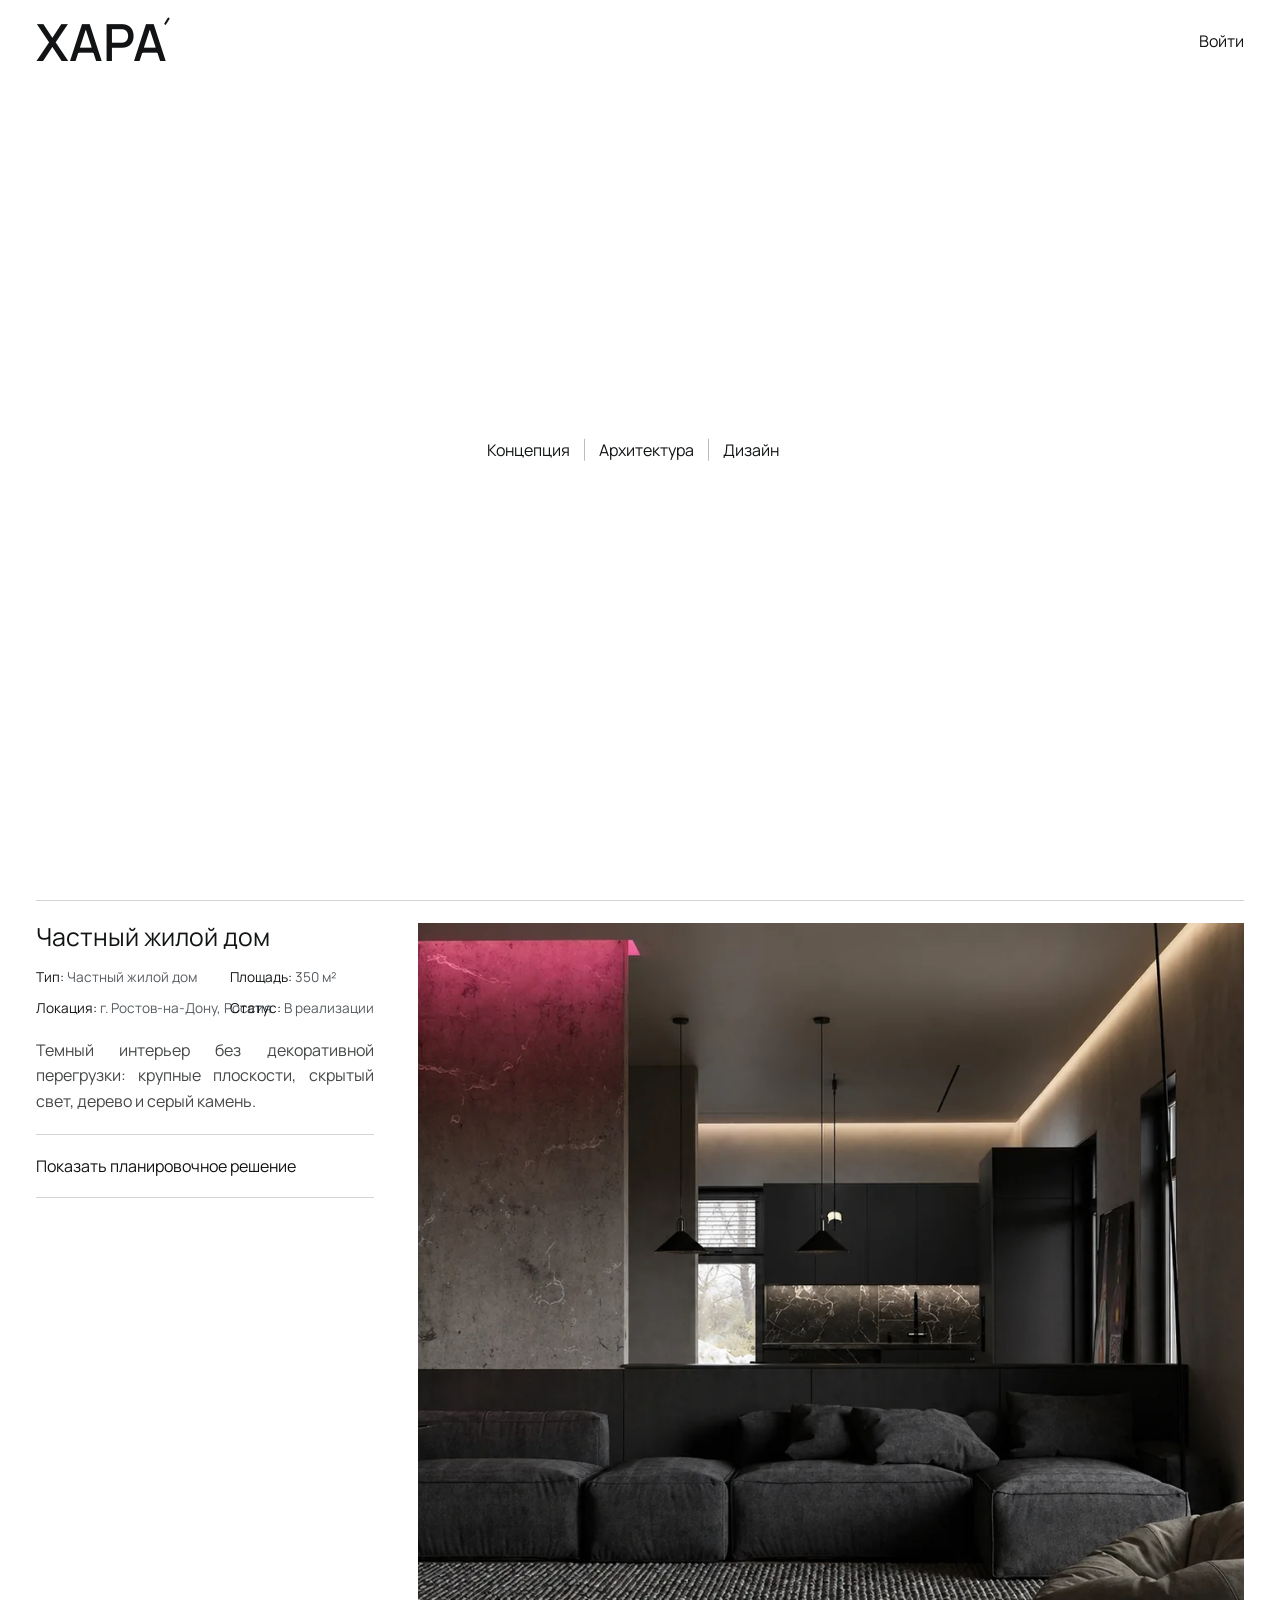
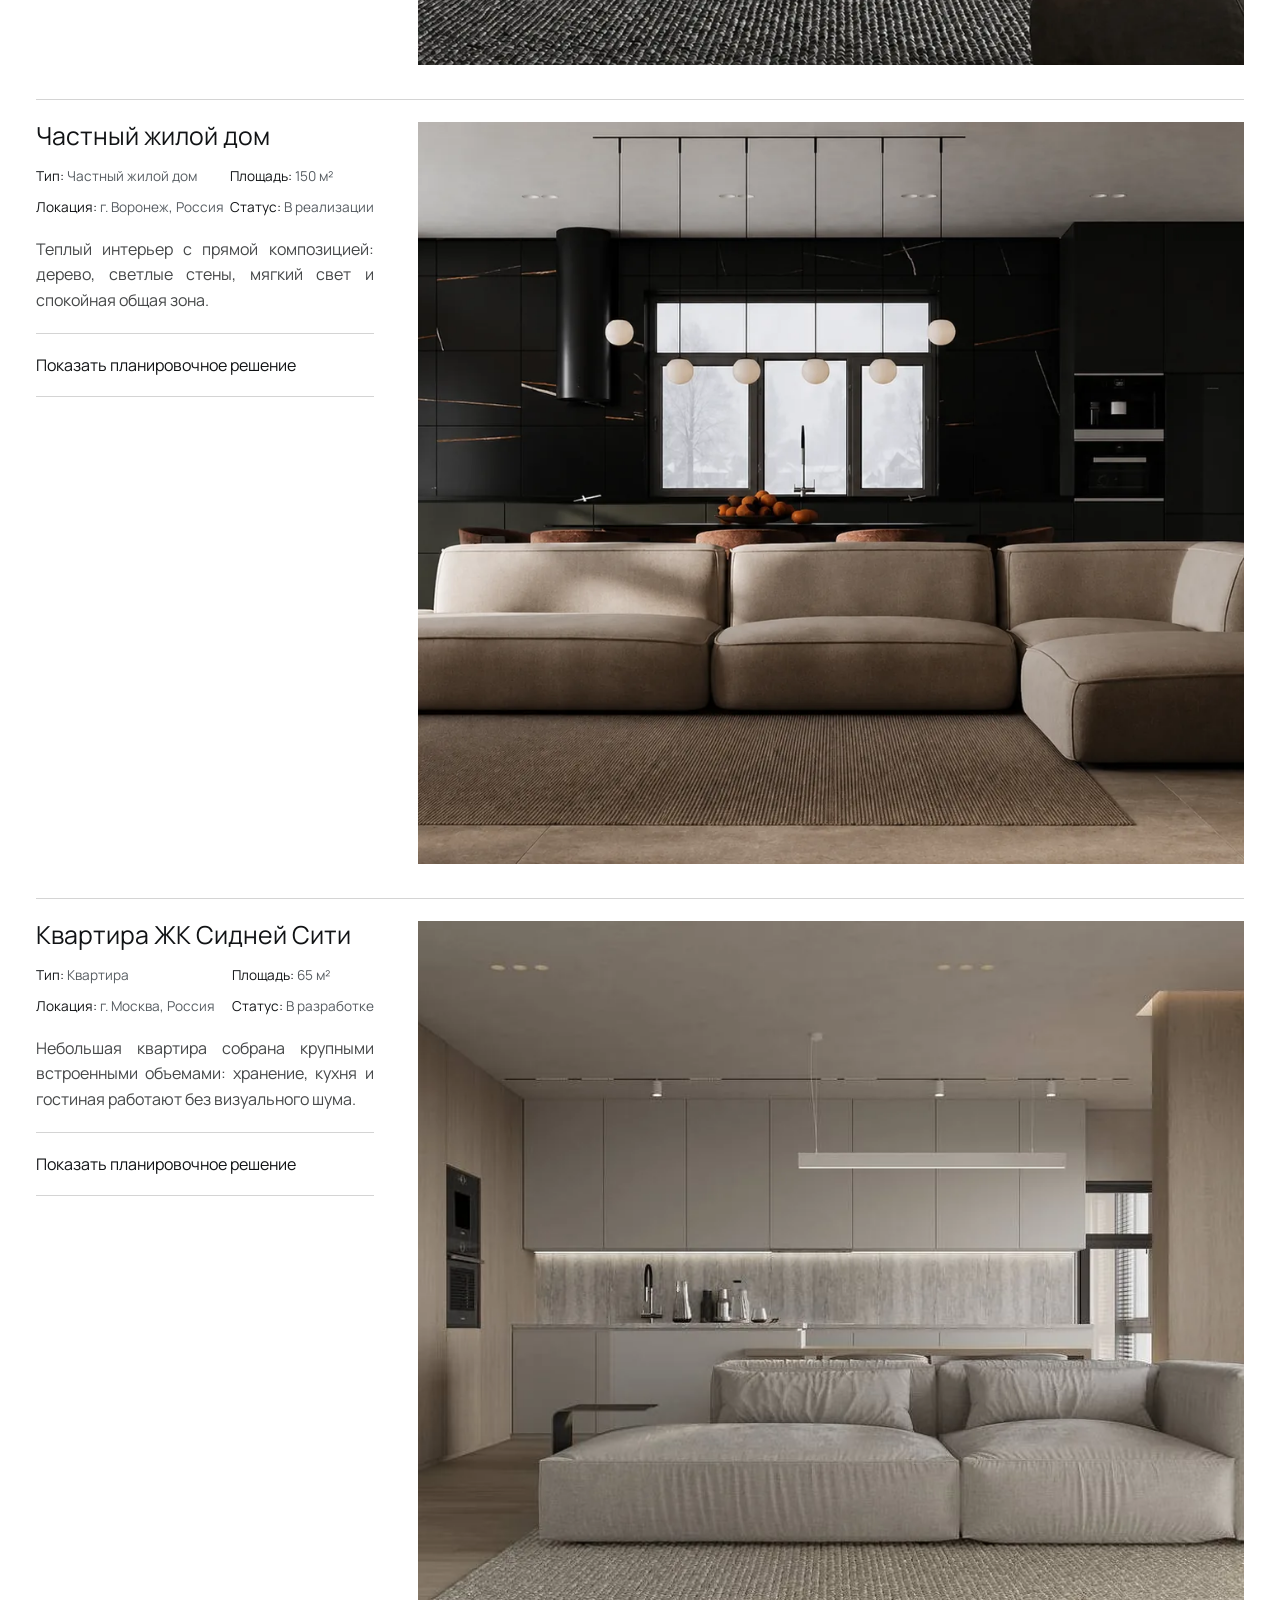
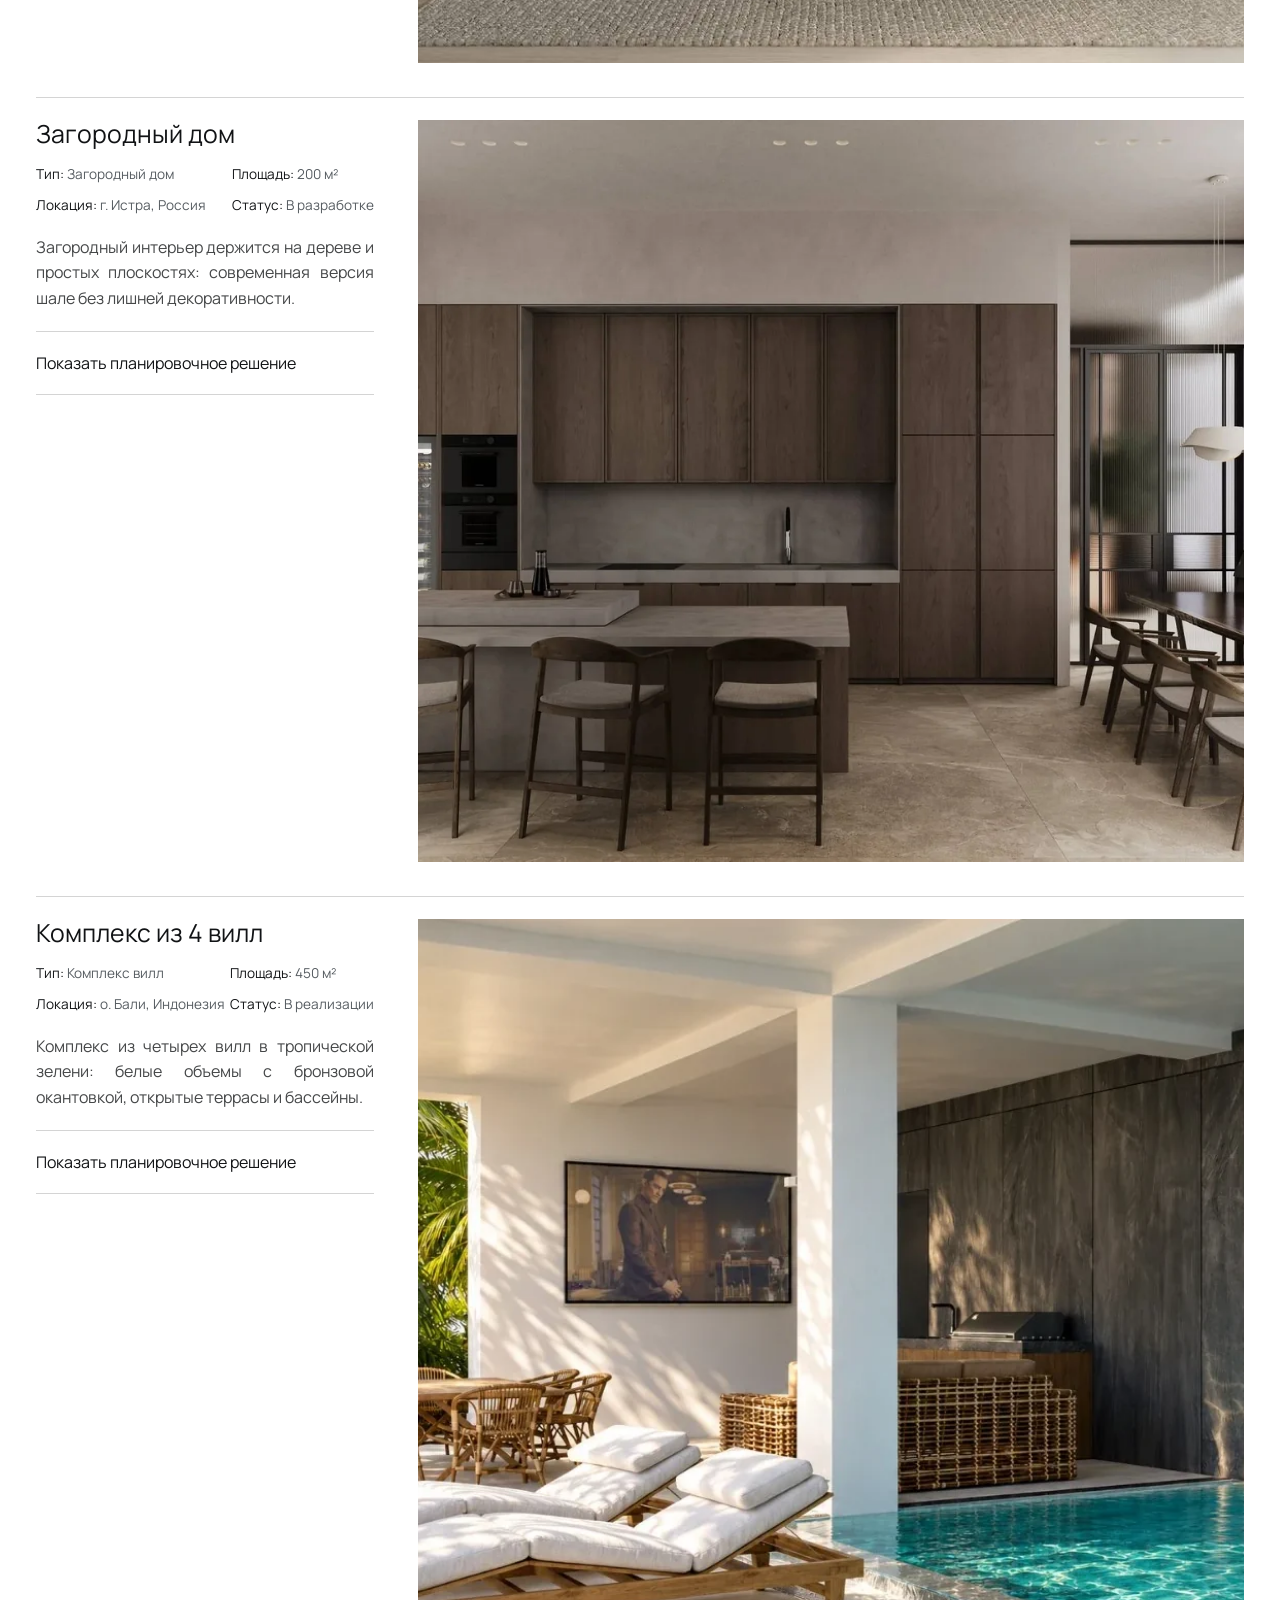
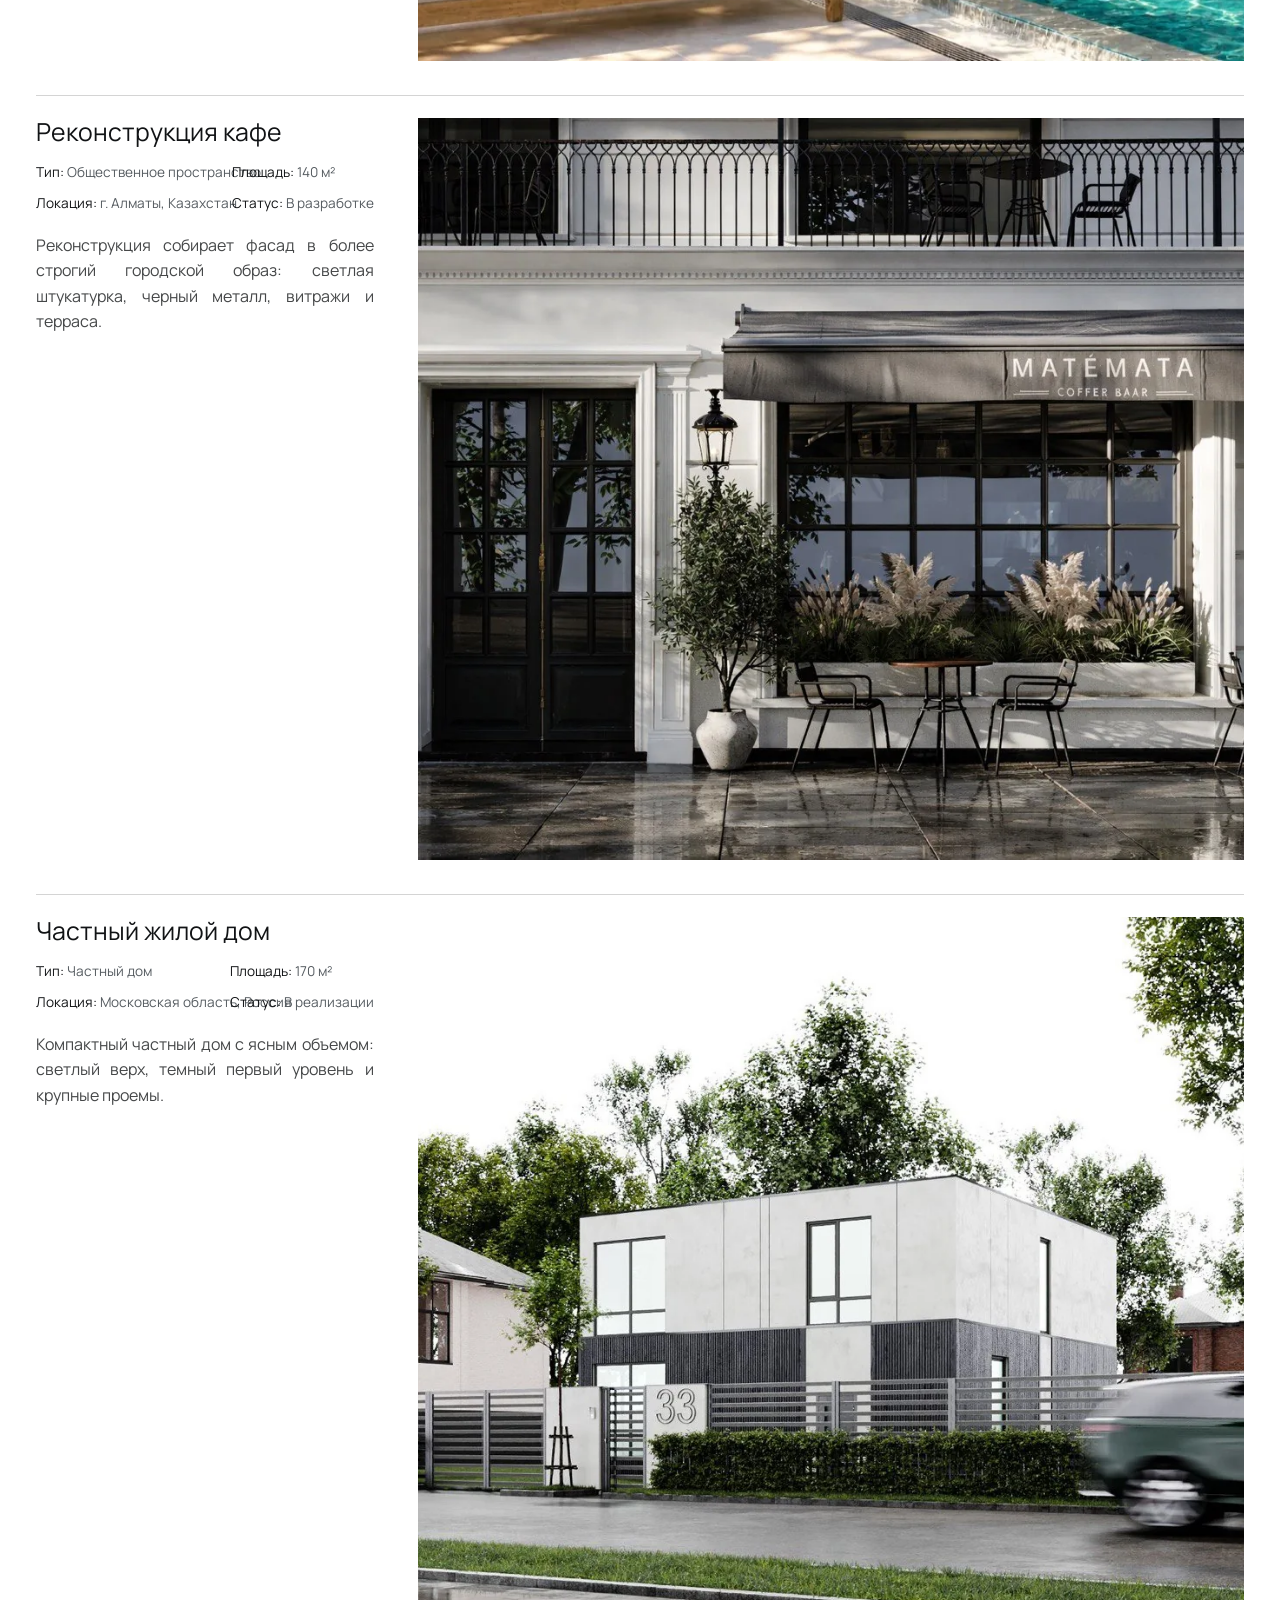
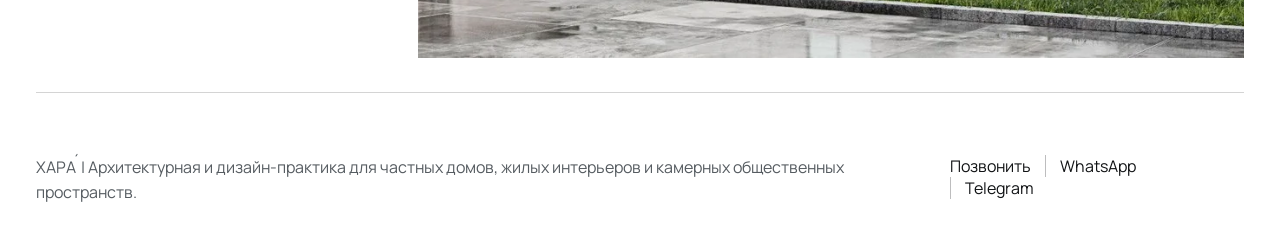
==== index.html @ 29289f46 "Bali: terrace render is the main image (home card and social preview) Co-Authored-By: Claude Sonnet " ====
<!DOCTYPE html>
<html lang="ru">
<head>
  <meta charset="UTF-8">
  <meta name="viewport" content="width=device-width, initial-scale=1.0">
  <!-- seo:start -->
  <title>ХАРА&#769; - архитектура и дизайн</title>
  <meta name="description" content="ХАРА́ - архитектура и дизайн. Частные дома, интерьеры и общественные пространства с вниманием к пропорции, свету и материалу.">
  <link rel="canonical" href="https://haraarch.pro/">
  <link rel="icon" href="favicon.svg" type="image/svg+xml">
  <meta property="og:type" content="website">
  <meta property="og:site_name" content="ХАРА́">
  <meta property="og:locale" content="ru_RU">
  <meta property="og:title" content="ХАРА́ - архитектура и дизайн">
  <meta property="og:description" content="ХАРА́ - архитектура и дизайн. Частные дома, интерьеры и общественные пространства с вниманием к пропорции, свету и материалу.">
  <meta property="og:url" content="https://haraarch.pro/">
  <meta property="og:image" content="https://haraarch.pro/assets/og/home.jpg">
  <meta name="twitter:card" content="summary_large_image">
  <!-- seo:end -->
  <link rel="preconnect" href="https://fonts.googleapis.com">
  <link rel="preconnect" href="https://fonts.gstatic.com" crossorigin>
  <link
    href="https://fonts.googleapis.com/css2?family=Manrope:wght@400;500;600&display=swap"
    rel="stylesheet"
  >
  <link rel="stylesheet" href="styles.css?v=313818e0">
  <!-- metrika:start -->
  <script type="text/javascript">
    // not counted while previewing locally
    if (!/^(localhost|127\.|10\.|192\.168\.)/.test(location.hostname)) {
      (function(m,e,t,r,i,k,a){
        m[i]=m[i]||function(){(m[i].a=m[i].a||[]).push(arguments)};
        m[i].l=1*new Date();
        for (var j = 0; j < document.scripts.length; j++) {if (document.scripts[j].src === r) { return; }}
        k=e.createElement(t),a=e.getElementsByTagName(t)[0],k.async=1,k.src=r,a.parentNode.insertBefore(k,a)
      })(window, document, "script", "https://mc.yandex.ru/metrika/tag.js?id=113922933", "ym");
      ym(113922933, "init", {ssr:true, webvisor:true, clickmap:true, referrer: document.referrer, url: location.href, accurateTrackBounce:true, trackLinks:true});
    }
  </script>
  <!-- metrika:end -->
</head>
<body>
  <!-- metrika-noscript:start -->
  <noscript><div><img src="https://mc.yandex.ru/watch/113922933" style="position:absolute; left:-9999px;" alt=""></div></noscript>
  <!-- metrika-noscript:end -->
  <div class="site-shell">
    <header class="topbar">
      <a class="brand" href="./" aria-label="ХАРА́ главная">
        <span class="brand-mark">
          <span class="brand-word">ХАРА<span class="accent-mark" aria-hidden="true"></span></span>
        </span>
      </a>

      <div class="topbar-meta">
        <nav class="brand-caption brand-caption-nav" aria-label="Разделы практики">
          <a href="#practice">Концепция</a>
          <span aria-hidden="true">|</span>
          <a href="#works" data-project-filter="architecture">Архитектура</a>
          <span aria-hidden="true">|</span>
          <a href="#works" data-project-filter="design">Дизайн</a>
        </nav>

        <nav class="nav" aria-label="Основная навигация">
          <a href="#works" data-project-filter="all">Проекты</a>
          <a href="#contact" class="js-contact-trigger">Контакты</a>
        </nav>
      </div>
    </header>

    <main id="home">
      <section class="works section" id="works">
        <div class="section-heading reveal">
          <p class="eyebrow">Проекты</p>
          <h2>Структура портфолио.</h2>
        </div>

        <div class="project-list">
          <!-- projects:start -->
          <article class="project-row reveal" data-category="design">
            <a class="project-row-hit" href="projects/vauxhall.html" aria-label="Открыть проект Квартира ЖК Воксхолл"></a>
            <span class="project-number">0.1</span>
            <h3>Квартира ЖК Воксхолл</h3>
            <div class="project-copy">
              <ul class="project-details" aria-label="Информация о проекте">
                <li><span>Тип</span> Квартира</li>
                <li><span>Площадь</span> 93.6 м²</li>
                <li><span>Локация</span> г. Москва, Россия</li>
                <li><span>Статус</span> В реализации</li>
              </ul>
              <p class="project-note">Квартира собрана на спокойной нейтральной палитре: светлые плоскости, встроенное хранение, теплое дерево и мягкий свет.</p>
              <div class="project-docs" aria-label="Планировки проекта">
                <figure class="project-plan-card">
                  <img src="assets/plans/vauxhall-plan-01.webp" alt="Квартира ЖК Воксхолл — планировка">
                  <figcaption>Показать планировочное решение</figcaption>
                </figure>
              </div>
            </div>
            <div class="project-render" aria-hidden="true">
              <img src="assets/previews/home-vauxhall.webp" alt="" decoding="async" fetchpriority="high">
              <div class="project-render-label">
                <span class="project-render-name">Квартира ЖК Воксхолл</span>
              </div>
            </div>
          </article>

          <article class="project-row reveal" data-category="design">
            <a class="project-row-hit" href="projects/kushchevka.html" aria-label="Открыть проект Частный жилой дом"></a>
            <span class="project-number">0.2</span>
            <h3>Частный жилой дом</h3>
            <div class="project-copy">
              <ul class="project-details" aria-label="Информация о проекте">
                <li><span>Тип</span> Частный жилой дом</li>
                <li><span>Площадь</span> 350 м²</li>
                <li><span>Локация</span> г. Ростов-на-Дону, Россия</li>
                <li><span>Статус</span> В реализации</li>
              </ul>
              <p class="project-note">Темный интерьер без декоративной перегрузки: крупные плоскости, скрытый свет, дерево и серый камень.</p>
              <div class="project-docs" aria-label="Планировки проекта">
                <figure class="project-plan-card">
                  <img src="assets/plans/kushchevka-plan-01.webp" alt="Частный жилой дом — планировка">
                  <figcaption>Показать планировочное решение</figcaption>
                </figure>
              </div>
            </div>
            <div class="project-render" aria-hidden="true">
              <img src="assets/previews/home-kushchevka.webp" alt="" loading="lazy" decoding="async">
              <div class="project-render-label">
                <span class="project-render-name">Частный жилой дом</span>
              </div>
            </div>
          </article>

          <article class="project-row reveal" data-category="design">
            <a class="project-row-hit" href="projects/voronezh.html" aria-label="Открыть проект Частный жилой дом"></a>
            <span class="project-number">0.3</span>
            <h3>Частный жилой дом</h3>
            <div class="project-copy">
              <ul class="project-details" aria-label="Информация о проекте">
                <li><span>Тип</span> Частный жилой дом</li>
                <li><span>Площадь</span> 150 м²</li>
                <li><span>Локация</span> г. Воронеж, Россия</li>
                <li><span>Статус</span> В реализации</li>
              </ul>
              <p class="project-note">Теплый интерьер с прямой композицией: дерево, светлые стены, мягкий свет и спокойная общая зона.</p>
              <div class="project-docs" aria-label="Планировки проекта">
                <figure class="project-plan-card">
                  <img src="assets/plans/voronezh-plan-01.webp" alt="Частный жилой дом — планировка">
                  <figcaption>Показать планировочное решение</figcaption>
                </figure>
              </div>
            </div>
            <div class="project-render" aria-hidden="true">
              <img src="assets/previews/home-voronezh.webp" alt="" loading="lazy" decoding="async">
              <div class="project-render-label">
                <span class="project-render-name">Частный жилой дом</span>
              </div>
            </div>
          </article>

          <article class="project-row reveal" data-category="design">
            <a class="project-row-hit" href="projects/sydney-city.html" aria-label="Открыть проект Квартира ЖК Сидней Сити"></a>
            <span class="project-number">0.4</span>
            <h3>Квартира ЖК Сидней Сити</h3>
            <div class="project-copy">
              <ul class="project-details" aria-label="Информация о проекте">
                <li><span>Тип</span> Квартира</li>
                <li><span>Площадь</span> 65 м²</li>
                <li><span>Локация</span> г. Москва, Россия</li>
                <li><span>Статус</span> В разработке</li>
              </ul>
              <p class="project-note">Небольшая квартира собрана крупными встроенными объемами: хранение, кухня и гостиная работают без визуального шума.</p>
              <div class="project-docs" aria-label="Планировки проекта">
                <figure class="project-plan-card">
                  <img src="assets/plans/sydney-city-plan-01.webp" alt="Квартира ЖК Сидней Сити — планировка">
                  <figcaption>Показать планировочное решение</figcaption>
                </figure>
              </div>
            </div>
            <div class="project-render" aria-hidden="true">
              <img src="assets/previews/home-sydney-city.webp" alt="" loading="lazy" decoding="async">
              <div class="project-render-label">
                <span class="project-render-name">Квартира ЖК Сидней Сити</span>
              </div>
            </div>
          </article>

          <article class="project-row reveal" data-category="design">
            <a class="project-row-hit" href="projects/dacha-shale.html" aria-label="Открыть проект Загородный дом"></a>
            <span class="project-number">0.5</span>
            <h3>Загородный дом</h3>
            <div class="project-copy">
              <ul class="project-details" aria-label="Информация о проекте">
                <li><span>Тип</span> Загородный дом</li>
                <li><span>Площадь</span> 200 м²</li>
                <li><span>Локация</span> г. Истра, Россия</li>
                <li><span>Статус</span> В разработке</li>
              </ul>
              <p class="project-note">Загородный интерьер держится на дереве и простых плоскостях: современная версия шале без лишней декоративности.</p>
              <div class="project-docs" aria-label="Планировки проекта">
                <figure class="project-plan-card">
                  <img src="assets/plans/dacha-shale-plan-01.webp" alt="Загородный дом — планировка">
                  <figcaption>Показать планировочное решение</figcaption>
                </figure>
              </div>
            </div>
            <div class="project-render" aria-hidden="true">
              <img src="assets/previews/home-dacha-shale.webp" alt="" loading="lazy" decoding="async">
              <div class="project-render-label">
                <span class="project-render-name">Загородный дом</span>
              </div>
            </div>
          </article>

          <article class="project-row reveal" data-category="architecture">
            <a class="project-row-hit" href="projects/bali-villas.html" aria-label="Открыть проект Комплекс из 4 вилл"></a>
            <span class="project-number">0.6</span>
            <h3>Комплекс из 4 вилл</h3>
            <div class="project-copy">
              <ul class="project-details" aria-label="Информация о проекте">
                <li><span>Тип</span> Комплекс вилл</li>
                <li><span>Площадь</span> 450 м²</li>
                <li><span>Локация</span> о. Бали, Индонезия</li>
                <li><span>Статус</span> В реализации</li>
              </ul>
              <p class="project-note">Комплекс из четырех вилл в тропической зелени: белые объемы с бронзовой окантовкой, открытые террасы и бассейны.</p>
              <div class="project-docs" aria-label="Планировки проекта">
                <figure class="project-plan-card">
                  <img src="assets/plans/bali-plan-00-gp.webp" alt="Комплекс из 4 вилл — генеральный план">
                  <figcaption>Показать планировочное решение</figcaption>
                </figure>
                <figure class="project-plan-card" style="display: none" aria-hidden="true">
                  <img src="assets/plans/bali-plan-01.webp" alt="Комплекс из 4 вилл — планировка 1 этажа" loading="lazy">
                  <figcaption>Планировка 1 этажа</figcaption>
                </figure>
                <figure class="project-plan-card" style="display: none" aria-hidden="true">
                  <img src="assets/plans/bali-plan-02.webp" alt="Комплекс из 4 вилл — планировка 2 этажа" loading="lazy">
                  <figcaption>Планировка 2 этажа</figcaption>
                </figure>
              </div>
            </div>
            <div class="project-render" aria-hidden="true">
              <img src="assets/previews/home-bali.webp?v=20261030-terrace" alt="" loading="lazy" decoding="async">
              <div class="project-render-label">
                <span class="project-render-name">Комплекс из 4 вилл</span>
              </div>
            </div>
          </article>

          <article class="project-row reveal" data-category="architecture">
            <a class="project-row-hit" href="projects/almaty-reconstruction.html" aria-label="Открыть проект Реконструкция кафе"></a>
            <span class="project-number">0.7</span>
            <h3>Реконструкция кафе</h3>
            <div class="project-copy">
              <ul class="project-details" aria-label="Информация о проекте">
                <li><span>Тип</span> Общественное пространство</li>
                <li><span>Площадь</span> 140 м²</li>
                <li><span>Локация</span> г. Алматы, Казахстан</li>
                <li><span>Статус</span> В разработке</li>
              </ul>
              <p class="project-note">Реконструкция собирает фасад в более строгий городской образ: светлая штукатурка, черный металл, витражи и терраса.</p>
            </div>
            <div class="project-render" aria-hidden="true">
              <img src="assets/previews/home-almaty-reconstruction.webp?v=20260507-cafe-order" alt="" loading="lazy" decoding="async">
              <div class="project-render-label">
                <span class="project-render-name">Реконструкция кафе</span>
              </div>
            </div>
          </article>

          <article class="project-row reveal" data-category="architecture">
            <a class="project-row-hit" href="projects/dom.html" aria-label="Открыть проект Частный жилой дом"></a>
            <span class="project-number">0.8</span>
            <h3>Частный жилой дом</h3>
            <div class="project-copy">
              <ul class="project-details" aria-label="Информация о проекте">
                <li><span>Тип</span> Частный дом</li>
                <li><span>Площадь</span> 170 м²</li>
                <li><span>Локация</span> Московская область, Россия</li>
                <li><span>Статус</span> В реализации</li>
              </ul>
              <p class="project-note">Компактный частный дом с ясным объемом: светлый верх, темный первый уровень и крупные проемы.</p>
            </div>
            <div class="project-render" aria-hidden="true">
              <img src="assets/previews/home-dom.webp" alt="" loading="lazy" decoding="async">
              <div class="project-render-label">
                <span class="project-render-name">Частный жилой дом</span>
              </div>
            </div>
          </article>
          <!-- projects:end -->
        </div>
      </section>

    </main>

    <footer class="footer">
      <div class="footer-copy">
        <p class="footer-note"><span class="brand-word">ХАРА<span class="accent-mark" aria-hidden="true"></span></span> | Архитектурная и дизайн-практика для частных домов, жилых интерьеров и камерных общественных пространств.</p>
      </div>
      <div class="contact-actions" aria-label="Связаться">
        <a href="tel:+79281181850">Позвонить</a>
        <a href="https://wa.me/79281181850">WhatsApp</a>
        <a href="https://t.me/sergey_danilovv">Telegram</a>
      </div>
    </footer>
  </div>

  <script src="script.js?v=bdc7c354"></script>
</body>
</html>
---- styles.css ----
:root {
  --bg: #ffffff;
  --text: #111315;
  --muted: #565c61;
  --line: #111315;
  --line-strong: #111315;
  --accent: #17191c;
  --page-gutter: 36px;
  --fs-text: clamp(0.95rem, 0.9rem + 0.15vw, 1rem);
  --fs-title: clamp(1.9rem, 1.2rem + 2.2vw, 3.2rem);
  --fs-display: clamp(4.4rem, 8vw, 8.8rem);
  --topbar-height: 0px;
  --info-bar-height: 0px;
}

*,
*::before,
*::after {
  box-sizing: border-box;
}

html {
  scroll-behavior: smooth;
  scroll-padding-top: calc(var(--topbar-height) + 58px);
}

[id] {
  scroll-margin-top: calc(var(--topbar-height) + 20px);
}

body {
  margin: 0;
  min-width: 320px;
  overflow-x: hidden;
  font-family: "Manrope", sans-serif;
  font-size: var(--fs-text);
  color: var(--text);
  background: var(--bg);
}

body.hara-intro-active {
  overflow: hidden;
}

.hara-intro {
  position: fixed;
  inset: 0;
  z-index: 9999;
  padding: clamp(24px, 5vw, 64px);
  background: #ffffff;
  color: var(--text);
  cursor: pointer;
}

.hara-intro.is-exiting {
  animation: intro-fade-out 700ms ease forwards;
}

.hara-intro-drawing {
  position: absolute;
  top: 50%;
  left: 50%;
  width: min(82vw, 900px);
  max-height: min(76vh, 620px);
  overflow: visible;
  transform: translate(-50%, -50%);
}

.intro-composition {
  animation: intro-composition-out 780ms ease forwards;
  animation-delay: 6450ms;
}

.intro-line {
  fill: none;
  stroke: currentColor;
  stroke-width: 0.64;
  opacity: 0;
  vector-effect: non-scaling-stroke;
  animation: intro-line-in 520ms ease forwards;
  transform-box: fill-box;
}

.intro-axis {
  stroke-linecap: butt;
}

.intro-axis-dot {
  fill: currentColor;
  opacity: 0;
  animation: intro-dot-in 240ms ease forwards;
}

.intro-dim {
  stroke-width: 0.58;
}

.intro-h,
.intro-dim-main {
  transform: scaleX(0);
  transform-origin: left center;
}

.intro-v,
.intro-dim-vertical {
  transform: scaleY(0);
  transform-origin: center top;
}

.intro-dim-tick {
  transform: scale(0);
  transform-origin: center;
}

.intro-mark-content {
  opacity: 0;
  transform-box: fill-box;
  transform-origin: center;
  animation: intro-mark-in 420ms ease forwards;
}

.intro-axis-bubble {
  opacity: 0;
  transform-box: fill-box;
  transform-origin: center;
  animation: intro-mark-in 420ms ease forwards;
}

.intro-mark circle,
.intro-axis-bubble {
  fill: #ffffff;
  stroke: currentColor;
  stroke-width: 0.9;
  vector-effect: non-scaling-stroke;
}

.intro-mark text,
.intro-caption {
  fill: currentColor;
  font-family: "Manrope", sans-serif;
  text-anchor: middle;
  dominant-baseline: central;
}

.intro-mark text {
  font-size: 34px;
  font-weight: 400;
}

.intro-greek-mark text {
  font-size: 38px;
}

.intro-greek-letter {
  opacity: 0;
  animation: intro-letter-in 460ms ease forwards;
}

.intro-brand-letter {
  opacity: 0;
  animation: intro-letter-in 480ms ease forwards;
}

.intro-brand-letter-main {
  text-anchor: middle;
}

.intro-brand-prime {
  fill: none;
  stroke: currentColor;
  stroke-linecap: butt;
  stroke-width: 1;
  vector-effect: non-scaling-stroke;
  opacity: 0;
  animation: intro-letter-in 480ms ease forwards;
}

.intro-caption-mask {
  fill: #ffffff;
  opacity: 0;
  animation: intro-mask-in 300ms ease forwards;
}

.intro-caption {
  opacity: 0;
  font-size: 20px;
  letter-spacing: 0;
  animation: intro-caption-in 480ms ease forwards;
}

.intro-final {
  position: absolute;
  top: 50%;
  left: 50%;
  --intro-final-brand-size: clamp(4.5rem, 9vw, 8rem);
  --intro-final-width: calc(var(--intro-final-brand-size) * 3.18);
  width: min(90vw, 820px);
  opacity: 0;
  text-align: center;
  transform: translate(-50%, calc(-50% + 16px));
  animation: intro-final-in 680ms ease forwards;
  animation-delay: 6850ms;
}

.hara-intro--final-only .intro-final {
  animation-delay: 420ms;
}

.intro-final p {
  margin: 0;
}

.intro-final-lockup {
  width: min(100%, var(--intro-final-width));
  margin: 0 auto;
}

.intro-final-brand {
  font-size: var(--intro-final-brand-size);
  font-weight: 600;
  line-height: 0.86;
}

.intro-final-word {
  position: relative;
  display: inline-block;
}

.intro-final-accent {
  position: absolute;
  top: -0.045em;
  right: 0.105em;
  width: 0.11em;
  height: 0.034em;
  background: currentColor;
  border-radius: 999px;
  transform: rotate(-58deg);
  transform-origin: center;
}

.intro-final-practice {
  margin-top: clamp(16px, 2.1vw, 24px);
  width: 100%;
  color: var(--text);
  font-size: clamp(1rem, 1.25vw, 1.28rem);
  line-height: 1.25;
  white-space: nowrap;
}

.intro-final-measure {
  position: relative;
  display: block;
  width: 100%;
  height: 15px;
  margin: 5px 0 0;
  color: var(--text);
}

.intro-final-measure-line {
  position: absolute;
  top: 7px;
  right: 0;
  left: 0;
  height: 1px;
  background: currentColor;
}

.intro-final-measure-tick {
  position: absolute;
  top: 2px;
  width: 1px;
  height: 12px;
  background: currentColor;
  opacity: 0;
  transform: rotate(42deg) scaleY(0.65);
  transform-origin: center;
  animation: intro-final-tick-in 320ms ease forwards;
  animation-delay: 7650ms;
}

.hara-intro--final-only .intro-final-measure-tick {
  animation-delay: 1120ms;
}

.intro-final-measure-tick-left {
  left: 0;
}

.intro-final-measure-tick-right {
  right: 0;
}

.intro-final-greek {
  margin-top: 6px;
  color: var(--muted);
  font-size: clamp(1.12rem, 1.6vw, 1.55rem);
  font-weight: 400;
  line-height: 1.2;
}

.intro-enter {
  position: fixed;
  top: clamp(20px, 3vw, 38px);
  right: clamp(22px, 3vw, 42px);
  z-index: 1;
  padding: 0;
  border: 0;
  opacity: 0;
  color: var(--text);
  background: transparent;
  cursor: pointer;
  animation: intro-enter-in 480ms ease forwards;
  animation-delay: 7750ms;
}

.hara-intro--final-only .intro-enter {
  animation-delay: 1380ms;
}

.intro-enter::after {
  content: "";
  position: absolute;
  right: 0;
  bottom: -4px;
  left: 0;
  height: 1px;
  background: currentColor;
  transform: scaleX(0);
  transform-origin: left center;
  transition: transform 160ms ease;
}

.intro-enter:hover::after,
.intro-enter:focus-visible::after {
  transform: scaleX(1);
}

.intro-delay-1 {
  animation-delay: 90ms;
}

.intro-delay-2 {
  animation-delay: 270ms;
}

.intro-delay-3 {
  animation-delay: 450ms;
}

.intro-delay-4 {
  animation-delay: 630ms;
}

.intro-delay-5 {
  animation-delay: 900ms;
}

.intro-delay-6 {
  animation-delay: 1080ms;
}

.intro-delay-7 {
  animation-delay: 1260ms;
}

.intro-delay-8 {
  animation-delay: 1440ms;
}

.intro-delay-9 {
  animation-delay: 2550ms;
}

.intro-delay-10 {
  animation-delay: 2670ms;
}

.intro-delay-11 {
  animation-delay: 2790ms;
}

.intro-delay-12 {
  animation-delay: 2910ms;
}

.intro-delay-13 {
  animation-delay: 3060ms;
}

.intro-delay-14 {
  animation-delay: 3180ms;
}

.intro-delay-15 {
  animation-delay: 3300ms;
}

.intro-delay-16 {
  animation-delay: 3420ms;
}

.intro-delay-17 {
  animation-delay: 3600ms;
}

.intro-delay-18 {
  animation-delay: 3760ms;
}

.intro-delay-19 {
  animation-delay: 3920ms;
}

.intro-delay-20 {
  animation-delay: 4080ms;
}

.intro-delay-21 {
  animation-delay: 4300ms;
}

.intro-delay-22 {
  animation-delay: 4480ms;
}

.intro-delay-23 {
  animation-delay: 4660ms;
}

.intro-delay-24 {
  animation-delay: 4840ms;
}

.intro-delay-25 {
  animation-delay: 5150ms;
}

.intro-delay-26 {
  animation-delay: 5350ms;
}

.intro-delay-27 {
  animation-delay: 5550ms;
}

@keyframes intro-line-in {
  to {
    opacity: 1;
    transform: none;
  }
}

@keyframes intro-mark-in {
  from {
    opacity: 0;
    transform: translateY(8px) scale(0.96);
  }

  to {
    opacity: 1;
    transform: translateY(0) scale(1);
  }
}

@keyframes intro-dot-in {
  to {
    opacity: 1;
  }
}

@keyframes intro-letter-in {
  from {
    opacity: 0;
    transform: translateY(5px);
  }

  to {
    opacity: 1;
    transform: translateY(0);
  }
}

@keyframes intro-mask-in {
  to {
    opacity: 1;
  }
}

@keyframes intro-caption-in {
  from {
    opacity: 0;
    transform: translateY(6px);
  }

  to {
    opacity: 1;
    transform: translateY(0);
  }
}

@keyframes intro-composition-out {
  to {
    opacity: 0;
    transform: scale(0.985);
  }
}

@keyframes intro-final-in {
  to {
    opacity: 1;
    transform: translate(-50%, -50%);
  }
}

@keyframes intro-final-tick-in {
  from {
    opacity: 0;
    transform: rotate(42deg) scaleY(0.2);
  }

  to {
    opacity: 1;
    transform: rotate(42deg) scaleY(1);
  }
}

@keyframes intro-enter-in {
  to {
    opacity: 1;
  }
}

@keyframes intro-fade-out {
  to {
    opacity: 0;
    visibility: hidden;
  }
}

a {
  color: inherit;
  text-decoration: none;
}

button,
input,
textarea {
  font: inherit;
}

.site-shell {
  width: 100%;
  padding: 0 0 calc(var(--info-bar-height) + 24px);
}

.topbar {
  position: sticky;
  top: 0;
  z-index: 20;
  display: grid;
  gap: 6px;
  padding: 18px var(--page-gutter) 12px;
  background: rgba(255, 255, 255, var(--topbar-bg-alpha, 0.62));
  -webkit-backdrop-filter: blur(18px);
  backdrop-filter: blur(18px);
  transition: padding 180ms ease, background 180ms ease;
}

.topbar::after {
  content: "";
  position: absolute;
  left: var(--page-gutter);
  bottom: 0;
  right: var(--page-gutter);
  height: 2px;
  background: var(--line);
}

.brand {
  display: inline-flex;
  width: max-content;
}

.topbar-meta {
  display: flex;
  justify-content: space-between;
  align-items: baseline;
  gap: 18px;
  max-height: 80px;
  overflow: hidden;
  transition: opacity 180ms ease, max-height 180ms ease, transform 180ms ease;
}

.brand-caption,
.nav,
.eyebrow,
.project-number,
.project-meta,
.info-label,
.contact-details span {
  letter-spacing: 0.08em;
}

.brand-word {
  position: relative;
  display: inline-block;
  padding-right: 0.14em;
}

.accent-mark {
  position: absolute;
  top: 0.04em;
  right: 0.05em;
  width: 0.16em;
  height: 0.045em;
  background: currentColor;
  border-radius: 999px;
  transform: rotate(-58deg);
  transform-origin: center;
}

.brand-mark {
  font-family: "Manrope", sans-serif;
  font-size: var(--fs-title);
  font-weight: 600;
  line-height: 0.9;
  transform: scaleX(1);
  transform-origin: left center;
  transition: font-size 180ms ease, line-height 180ms ease, transform 180ms ease;
}

.brand-caption {
  color: var(--muted);
  line-height: 1.1;
  white-space: nowrap;
}

.brand-caption-nav {
  display: flex;
  gap: 8px;
  align-items: baseline;
}

.brand-caption-nav a {
  position: relative;
  color: inherit;
}

.brand-caption-nav a:hover,
.brand-caption-nav a:focus-visible,
.brand-caption-nav a.is-active {
  color: var(--text);
}

.nav {
  display: flex;
  gap: 24px;
  flex-shrink: 0;
}

.nav a {
  position: relative;
  padding-bottom: 0;
}

.nav a::after {
  display: none;
  content: none;
}

.nav a:hover::after,
.nav a:focus-visible::after,
.nav a.is-active::after {
  transform: none;
}

.section {
  padding: 44px var(--page-gutter) 0;
}

.works,
.approach,
.contact {
  margin-top: 48px;
  padding-top: 26px;
}

.works {
  margin-top: 0;
  padding-top: 0;
  padding-left: var(--page-gutter);
  padding-right: var(--page-gutter);
}

.hero {
  padding-top: 56px;
  min-height: 38vh;
}

.eyebrow {
  margin: 0 0 18px;
  color: var(--muted);
}

.hero h1,
.section-heading h2,
.project-row h3 {
  margin: 0;
  font-family: "Manrope", sans-serif;
  font-weight: 500;
  letter-spacing: 0;
}

.hero h1 {
  max-width: 12ch;
  font-size: var(--fs-display);
  line-height: 0.92;
}

.hero h1 > .brand-word {
  display: block;
  width: max-content;
}

.hero .brand-word {
  width: max-content;
  padding-right: 0.16em;
}

.hero .accent-mark {
  top: 0.02em;
  right: 0.04em;
  width: 0.15em;
  height: 0.04em;
}

.info-bar {
  position: fixed;
  right: 0;
  bottom: 0;
  left: 0;
  z-index: 19;
  padding: 0 var(--page-gutter);
  background: rgba(255, 255, 255, 0.58);
  -webkit-backdrop-filter: blur(22px);
  backdrop-filter: blur(22px);
}

.info-bar::before {
  content: "";
  position: absolute;
  top: 0;
  left: var(--page-gutter);
  right: var(--page-gutter);
  height: 2px;
  background: var(--line);
}

.info-bar-grid {
  display: grid;
  grid-template-columns: minmax(0, 1.3fr) minmax(180px, 0.45fr) minmax(220px, 0.55fr);
  gap: 24px;
  align-items: start;
  padding: 12px 0;
}

.lead,
.approach-grid p,
.project-note,
.contact-text,
.contact-details p {
  line-height: 1.72;
}

.lead,
.approach-grid p,
.contact-text,
.footer-note,
.practice-panel p {
  -webkit-hyphens: auto;
  hyphens: auto;
  text-align: justify;
  text-align-last: left;
}

.lead {
  max-width: 42rem;
  margin: 0;
  color: rgba(17, 19, 21, 0.82);
}

.lead--tagline {
  max-width: none;
  color: var(--text);
  -webkit-hyphens: manual;
  hyphens: manual;
  text-align: left;
}

.hero-meta {
  display: grid;
  gap: 6px;
  color: var(--muted);
}

.info-contact {
  display: grid;
  gap: 6px;
  color: var(--muted);
}

.mobile-service-nav {
  display: none;
}

.hero-meta p {
  margin: 0;
}

.info-contact p {
  margin: 0;
}

.info-label {
  margin: 0 0 2px;
  color: var(--text);
}

.section-heading {
  display: grid;
  gap: 12px;
  margin-bottom: 30px;
}

.works .section-heading {
  display: none;
}

.section-heading h2 {
  max-width: 11ch;
  font-size: var(--fs-title);
  font-family: "Manrope", sans-serif;
  font-weight: 400;
  line-height: 1.08;
}

.project-list {
  display: grid;
  gap: 0;
  min-width: 0;
}

.project-row {
  position: relative;
  display: grid;
  grid-template-columns: minmax(300px, 0.58fr) minmax(0, 1.42fr);
  grid-template-rows: auto auto 1fr;
  gap: 18px 44px;
  align-items: start;
  min-height: calc(100svh - var(--topbar-height));
  padding: 22px 0 34px;
  border-top: 1px solid rgba(17, 19, 21, 0.18);
  overflow: hidden;
}

.project-row.is-filtered-out {
  display: none;
}

.project-row-hit {
  position: absolute;
  inset: 0;
  z-index: 1;
}

.project-row-hit:focus-visible {
  outline: 1px solid var(--line);
  outline-offset: -2px;
}

.project-row > :not(.project-row-hit) {
  position: relative;
  z-index: 2;
  pointer-events: none;
}

.project-row .project-docs,
.project-row .project-docs * {
  pointer-events: auto;
}

.project-row:first-child {
  border-top: 0;
}

.is-project-filtered .project-row.is-first-visible {
  border-top: 0;
}

.project-row:last-child {
  border-bottom: 1px solid rgba(17, 19, 21, 0.18);
}

a.project-row {
  transition: none;
}

a.project-row:hover,
a.project-row:focus-visible {
  opacity: 1;
}

.project-number {
  display: none;
}

.project-copy {
  display: grid;
  align-content: start;
  align-self: start;
  gap: 20px;
  grid-column: 1;
  grid-row: 2 / span 2;
  min-width: 0;
  max-width: 28rem;
}

.project-kind,
.project-meta,
.project-details,
.project-note,
.project-docs {
  margin: 0;
}

.project-kind {
  color: var(--text);
}

.project-row h3 {
  font-family: "Manrope", sans-serif;
  font-size: clamp(1.08rem, 0.95rem + 0.75vw, 1.55rem);
  font-weight: 400;
  line-height: 1.12;
  align-self: start;
  grid-column: 1;
  grid-row: 1;
  transform: none;
}

.project-meta {
  color: var(--muted);
  font-size: clamp(0.88rem, 0.84rem + 0.12vw, 0.96rem);
  line-height: 1.28;
  transform: none;
}

.project-details {
  display: grid;
  grid-template-columns: minmax(0, 1fr) max-content;
  gap: 12px 28px;
  padding: 0;
  list-style: none;
  color: var(--muted);
  font-size: clamp(0.8rem, 0.74rem + 0.14vw, 0.9rem);
  line-height: 1.38;
  min-width: 0;
}

.project-details li {
  display: flex;
  min-width: 0;
  gap: 3px;
  align-items: baseline;
  white-space: nowrap;
}

.project-details li:nth-child(even) {
  justify-self: start;
}

.project-details span {
  display: inline;
  flex: 0 0 auto;
  margin-bottom: 0;
  color: var(--text);
}

.project-details span::after {
  content: ":";
}

.project-note {
  max-width: none;
  min-width: 0;
  color: rgba(17, 19, 21, 0.78);
  font-size: clamp(0.92rem, 0.86rem + 0.18vw, 1rem);
  line-height: 1.58;
  text-align: justify;
  text-align-last: left;
  -webkit-hyphens: auto;
  hyphens: auto;
}

.project-docs {
  display: grid;
  width: 100%;
  min-width: 0;
  max-width: 28rem;
  align-self: start;
}

.project-plan-card {
  display: grid;
  grid-template-columns: minmax(0, 1fr) 96px;
  gap: 16px;
  align-items: center;
  min-height: 88px;
  margin: 0;
  padding: 10px 0;
  border-top: 1px solid rgba(17, 19, 21, 0.18);
  border-bottom: 1px solid rgba(17, 19, 21, 0.18);
  cursor: zoom-in;
}

.project-plan-card img {
  grid-column: 2;
  grid-row: 1;
  display: block;
  width: 96px;
  height: 72px;
  object-fit: contain;
  object-position: center;
  background: #ffffff;
  opacity: 0.72;
  transition: opacity 160ms ease;
}

.project-plan-card:hover img,
.project-plan-card:focus-visible img {
  opacity: 0.95;
}

.project-plan-card figcaption {
  grid-column: 1;
  grid-row: 1;
  display: grid;
  gap: 4px;
  margin: 0;
  color: var(--text);
  line-height: 1.28;
}

.project-plan-card figcaption::after {
  content: none;
}

.project-render {
  position: relative;
  display: flex;
  align-items: center;
  justify-content: center;
  grid-column: 2;
  grid-row: 1 / span 3;
  align-self: stretch;
  min-height: 0;
  height: 100%;
  overflow: hidden;
  background: transparent;
}

.project-render img {
  display: block;
  width: 100%;
  height: 100%;
  object-fit: cover;
  object-position: top center;
}

.project-render-label {
  display: none;
}

.project-render-name {
  font-family: "Manrope", sans-serif;
  font-weight: 500;
  line-height: 1;
}

a.project-row:hover .project-render img,
a.project-row:focus-visible .project-render img {
  transform: none;
}

@media (min-width: 981px) {
  .has-project-index {
    --project-content-gap: clamp(52px, 4vw, 86px);
    --project-index-width: clamp(220px, 16vw, 292px);
    --project-intro-top: clamp(30px, 2.5vw, 46px);
  }

  .has-project-index .project-page-main,
  .has-project-index .practice-panel,
  .has-project-index .footer {
    margin-left: calc(var(--project-index-width) + var(--project-content-gap));
  }

  .project-index {
    position: fixed;
    top: calc(var(--topbar-height) + var(--project-intro-top));
    bottom: 24px;
    left: var(--page-gutter);
    z-index: 12;
    display: grid;
    width: var(--project-index-width);
    align-content: space-between;
    gap: 26px;
    overflow: auto;
    padding-right: 20px;
    scrollbar-width: none;
  }

  .has-project-index .project-page-hero {
    padding-top: var(--project-intro-top);
  }

  .has-project-index .project-page-grid {
    padding-top: 0;
  }

  .has-project-index .project-gallery {
    width: calc(100% - var(--page-gutter));
    margin-left: var(--page-gutter);
    padding-left: 0;
    padding-right: var(--page-gutter);
    padding-top: 44px;
  }

  .project-index::-webkit-scrollbar {
    display: none;
  }

  .project-index-block {
    display: grid;
    gap: 16px;
  }

  .project-index-title {
    display: none;
  }

  .project-index-list {
    display: grid;
    gap: 10px;
  }

  .project-index-list {
    gap: 16px;
  }

  .project-index-link {
    display: block;
    color: rgba(17, 19, 21, 0.62);
    line-height: 1.2;
  }

  .project-index-link small {
    display: block;
    margin-top: 3px;
    color: rgba(17, 19, 21, 0.62);
    line-height: 1.25;
  }

  .project-index-link.is-current,
  .project-index-link.is-current small,
  .project-index-link:hover,
  .project-index-link:focus-visible {
    color: var(--text);
  }

  .has-project-index .project-page-title {
    grid-column: 1 / span 6;
  }

  .has-project-index .project-page-summary {
    grid-column: 1 / span 7;
  }

  .has-project-index .project-page-grid > .project-docs {
    grid-column: 1 / span 6;
    grid-row: 2;
  }

  .has-project-index .project-facts {
    grid-column: 7 / span 5;
    max-width: 480px;
  }

  .has-project-index .project-page-grid:not(:has(> .project-docs)) .project-page-summary {
    grid-column: 1 / span 6;
  }

  .has-project-index .project-page-grid:has(> .project-docs) .project-facts {
    grid-row: 2;
    align-self: center;
  }
}

.approach-grid {
  display: grid;
  grid-template-columns: repeat(2, minmax(0, 1fr));
  gap: 28px;
}

.approach-grid p {
  max-width: 38rem;
  margin: 0;
  color: rgba(17, 19, 21, 0.82);
}

.contact-summary {
  display: grid;
  grid-template-columns: repeat(2, minmax(0, 1fr));
  gap: 28px 36px;
}

.contact-text {
  max-width: 42rem;
  margin: 0;
  color: rgba(17, 19, 21, 0.82);
}

.contact-details {
  display: grid;
  gap: 12px;
  align-content: start;
}

.contact-details p {
  margin: 0;
  color: var(--muted);
}

.contact-details span {
  display: inline-block;
  min-width: 88px;
  color: var(--text);
}

.footer {
  display: flex;
  justify-content: space-between;
  align-items: flex-start;
  gap: 16px;
  margin-top: 42px;
  padding: 20px var(--page-gutter) 0;
  color: var(--muted);
}

.footer p {
  margin: 0;
}

.footer-copy {
  display: grid;
  gap: 0;
  max-width: none;
}

.footer-brand {
  display: none;
}

.contact-actions {
  display: flex;
  flex-wrap: wrap;
  gap: 0;
  align-items: baseline;
  color: var(--text);
}

.contact-actions a {
  display: inline-block;
  padding-right: 14px;
  line-height: 1.4;
}

.contact-actions a + a {
  padding-left: 14px;
  border-left: 1px solid rgba(17, 19, 21, 0.28);
}

.contact-actions a:hover,
.contact-actions a:focus-visible {
  text-decoration: underline;
  text-underline-offset: 0.18em;
}

.contact-actions a.is-phone-visible {
  text-decoration: none;
}

.footer-note {
  max-width: none;
  line-height: 1.58;
  -webkit-hyphens: none;
  hyphens: none;
  overflow-wrap: normal;
  text-align: left;
  text-align-last: left;
}

.practice-panel {
  display: grid;
  grid-template-columns: repeat(3, minmax(0, 1fr));
  gap: 24px;
  margin-top: 70px;
  padding: 24px var(--page-gutter) 0;
  border-top: 1px solid rgba(17, 19, 21, 0.18);
}

.practice-panel p {
  margin: 0;
  color: rgba(17, 19, 21, 0.82);
  line-height: 1.58;
}

.practice-panel-label {
  margin-bottom: 10px !important;
  color: var(--text) !important;
  letter-spacing: 0.08em;
}

.project-page-main {
  padding-bottom: 56px;
}

.project-page-hero {
  padding-top: 24px;
  display: grid;
  grid-template-columns: repeat(12, minmax(0, 1fr));
  column-gap: 24px;
  row-gap: 0;
}

.project-page-title {
  margin: 0;
  font-family: "Manrope", sans-serif;
  font-size: var(--project-title-size);
  font-weight: 400;
  line-height: 1.08;
  letter-spacing: 0;
  padding-bottom: 0.28em;
  grid-column: 1 / span 5;
}

.project-page-hero .eyebrow {
  display: none;
}

.project-page-meta {
  display: none;
}

.project-page-meta p {
  margin: 0;
  color: var(--muted);
}

.project-page-grid {
  display: grid;
  grid-template-columns: repeat(12, minmax(0, 1fr));
  gap: 28px 24px;
  align-items: start;
}

.project-page-summary {
  grid-column: 1 / span 5;
  grid-row: 1;
  display: grid;
  gap: 0;
}

.project-page-summary p {
  max-width: none;
  margin: 0;
  line-height: 1.62;
  color: rgba(17, 19, 21, 0.82);
  text-align: justify;
  text-align-last: left;
  -webkit-hyphens: auto;
  hyphens: auto;
}

.project-page-grid > .project-docs {
  grid-column: 1 / span 5;
  grid-row: 2;
  max-width: none;
}

.project-facts {
  grid-column: 7 / span 5;
  grid-row: 1;
  display: grid;
  grid-template-columns: minmax(0, 1fr) max-content;
  gap: 12px 28px;
  align-self: start;
  min-width: 0;
  font-size: clamp(0.78rem, 0.72rem + 0.15vw, 0.9rem);
}

.project-facts p {
  display: flex;
  gap: 3px;
  align-items: baseline;
  margin: 0;
  line-height: 1.48;
  color: var(--muted);
  white-space: nowrap;
}

.project-facts p:nth-child(even) {
  justify-self: start;
}

.project-facts span {
  display: inline;
  flex: 0 0 auto;
  min-width: 0;
  margin-bottom: 0;
  color: var(--text);
}

.project-facts span::after {
  content: ":";
}

.project-gallery-shell {
  position: relative;
  display: block;
}

.project-switcher {
  display: none;
}

.project-index-title {
  display: none;
}

.project-gallery-controls {
  position: absolute;
  top: -54px;
  right: 0;
  z-index: 3;
  display: flex;
  gap: 10px;
}

.project-gallery-control {
  width: 42px;
  height: 42px;
  border: 0;
  border-radius: 999px;
  padding: 0;
  color: #ffffff;
  background: var(--text);
  cursor: pointer;
}

.project-gallery {
  display: flex;
  gap: 20px;
  overflow-x: auto;
  overflow-y: hidden;
  align-items: flex-start;
  scroll-snap-type: x proximity;
  scrollbar-width: none;
  cursor: grab;
}

.project-gallery::-webkit-scrollbar {
  display: none;
}

.project-gallery--single {
  display: block;
  max-width: 72rem;
  cursor: default;
}

.project-gallery figure {
  position: relative;
  flex: 0 0 auto;
  margin: 0;
  overflow: hidden;
  background: transparent;
  cursor: zoom-in;
  scroll-snap-align: start;
}

.project-gallery--single figure {
  width: 100%;
  cursor: zoom-in;
}

.project-gallery figure.gallery-item--landscape {
  width: clamp(560px, 54vw, 980px);
}

.project-gallery figure.gallery-item--portrait {
  width: clamp(280px, 24vw, 440px);
}

.project-gallery figure.gallery-item--square {
  width: clamp(360px, 33vw, 620px);
}

.project-gallery--single img,
.project-gallery img {
  display: block;
  width: 100%;
  height: clamp(320px, 58vh, 720px);
  object-fit: cover;
}

.project-gallery--single img {
  height: auto;
}

.project-gallery figcaption {
  display: none;
}

.project-gallery-counter {
  display: none;
}

.gallery-lightbox-caption {
  letter-spacing: 0.06em;
}

.gallery-lightbox .gallery-lightbox-caption:not(:empty) {
  display: block;
}

.gallery-lightbox.is-plan-lightbox .gallery-lightbox-caption {
  position: fixed;
  right: 0;
  bottom: 18px;
  left: 0;
  z-index: 2;
  color: var(--muted);
}

.project-gallery .reveal,
.realization-gallery .reveal {
  opacity: 1;
  transform: none;
}

.realization-section {
  margin-top: 52px;
}

.realization-head {
  display: block;
  padding-top: 24px;
  border-top: 2px solid var(--line);
}

.realization-head h2 {
  margin: 0;
  font-family: "Manrope", sans-serif;
  font-size: var(--fs-body);
  font-weight: 400;
  line-height: 1.72;
  letter-spacing: 0;
  color: var(--muted);
}

.realization-head p {
  display: none;
}

.realization-gallery {
  display: flex;
  gap: 20px;
  overflow-x: auto;
  overflow-y: hidden;
  max-width: none;
  margin-top: 24px;
  scroll-snap-type: x proximity;
  scrollbar-width: none;
  cursor: grab;
}

.realization-gallery--single {
  display: flex;
  max-width: none;
  overflow-x: auto;
  overflow-y: hidden;
  scrollbar-width: none;
  cursor: grab;
}

.realization-gallery::-webkit-scrollbar,
.realization-gallery--single::-webkit-scrollbar {
  display: none;
}

.realization-card {
  position: relative;
  flex: 0 0 auto;
  margin: 0;
  overflow: hidden;
  background: transparent;
  scroll-snap-align: start;
  cursor: zoom-in;
}

.realization-card--main {
  grid-row: auto;
}

.realization-card img {
  display: block;
  width: auto;
  max-width: none;
  height: clamp(300px, 34vh, 430px);
}

.realization-card figcaption,
.gallery-lightbox-caption {
  display: none;
}

.project-gallery.is-dragging,
.realization-gallery.is-dragging,
.realization-gallery--single.is-dragging {
  cursor: grabbing;
}

.project-gallery.is-dragging *,
.realization-gallery.is-dragging *,
.realization-gallery--single.is-dragging * {
  user-select: none;
}

.reveal {
  opacity: 0;
  transform: translateY(12px);
  transition:
    opacity 420ms ease,
    transform 420ms ease;
}

.reveal.is-visible {
  opacity: 1;
  transform: translateY(0);
}

.gallery-lightbox {
  position: fixed;
  inset: 0;
  z-index: 80;
  display: grid;
  place-items: center;
  padding: 24px;
  background: rgba(17, 19, 21, 0.92);
  opacity: 0;
  pointer-events: none;
  transition: opacity 180ms ease;
}

.gallery-lightbox.is-open {
  opacity: 1;
  pointer-events: auto;
}

.gallery-lightbox-stage {
  position: relative;
  display: grid;
  gap: 14px;
  width: min(92vw, 1600px);
}

.gallery-lightbox-brand {
  display: none;
}

.gallery-lightbox-top {
  display: flex;
  justify-content: flex-end;
}

.gallery-lightbox-frame {
  display: grid;
  grid-template-columns: auto minmax(0, 1fr) auto;
  gap: 16px;
  align-items: center;
  touch-action: pan-y;
}

.gallery-lightbox-image {
  display: block;
  width: auto;
  max-width: 100%;
  height: auto;
  max-height: calc(100vh - 180px);
  margin: 0 auto;
}

.gallery-lightbox-caption {
  margin: 0;
  color: rgba(255, 255, 255, 0.84);
  line-height: 1.72;
  text-align: center;
}

.gallery-lightbox-button {
  width: 46px;
  height: 46px;
  border: 0;
  border-radius: 999px;
  padding: 0;
  color: #ffffff;
  background: rgba(255, 255, 255, 0.16);
  cursor: pointer;
}

.gallery-lightbox.is-plan-lightbox {
  place-items: stretch;
  padding: 0;
  color: var(--text);
  background: #ffffff;
}

.gallery-lightbox.is-plan-lightbox .gallery-lightbox-stage {
  width: 100%;
  min-height: 100dvh;
  gap: 0;
}

.gallery-lightbox.is-plan-lightbox .gallery-lightbox-brand {
  position: fixed;
  top: 28px;
  left: 32px;
  z-index: 2;
  display: block;
  font-family: "Manrope", sans-serif;
  font-size: clamp(2rem, 4vw, 3.25rem);
  font-weight: 600;
  line-height: 0.9;
}

.gallery-lightbox.is-plan-lightbox .gallery-lightbox-top {
  position: fixed;
  top: 30px;
  right: 32px;
  z-index: 2;
}

.gallery-lightbox.is-plan-lightbox .gallery-lightbox-frame {
  display: grid;
  grid-template-columns: minmax(0, 1fr);
  width: 100%;
  min-height: 100dvh;
  padding: 92px 32px 44px;
  place-items: center;
}

.gallery-lightbox.is-plan-lightbox .gallery-lightbox-image {
  max-width: min(78vw, 920px);
  max-height: calc(100dvh - 150px);
  background: #ffffff;
}

.gallery-lightbox.is-plan-lightbox.is-plan-single .gallery-lightbox-prev,
.gallery-lightbox.is-plan-lightbox.is-plan-single .gallery-lightbox-next {
  display: none;
}

@media (min-width: 761px) {
  .gallery-lightbox.is-plan-lightbox:not(.is-plan-single) .gallery-lightbox-frame {
    grid-template-columns: auto minmax(0, 1fr) auto;
    gap: 16px;
  }
}

.gallery-lightbox.is-plan-lightbox .gallery-lightbox-button {
  color: var(--text);
  background: rgba(17, 19, 21, 0.06);
}

.clean-overlay {
  position: fixed;
  inset: 0;
  z-index: 90;
  display: grid;
  place-items: stretch;
  color: var(--text);
  background: #ffffff;
  visibility: hidden;
  opacity: 1;
  pointer-events: none;
}

.clean-overlay.is-open {
  visibility: visible;
  pointer-events: auto;
}

.contact-overlay-stage,
.concept-overlay-stage {
  position: relative;
  min-height: 100dvh;
  padding: 28px var(--page-gutter) 44px;
}

.clean-overlay-brand {
  position: absolute;
  top: 18px;
  left: var(--page-gutter);
  z-index: 1;
  font-family: "Manrope", sans-serif;
  font-size: clamp(2rem, 4vw, 3.25rem);
  font-weight: 600;
  line-height: 0.9;
}

.clean-overlay-close {
  position: absolute;
  top: 30px;
  right: var(--page-gutter);
  z-index: 1;
  width: auto;
  height: auto;
  border: 0;
  padding: 0;
  color: var(--text);
  background: transparent;
  font: inherit;
  cursor: pointer;
}

.contact-overlay-content,
.concept-overlay-content {
  display: grid;
  gap: 18px;
  position: absolute;
  top: 50%;
  left: 50%;
  min-height: 0;
  align-content: center;
  justify-content: center;
  text-align: center;
  transform: translate(-50%, -50%);
  z-index: 1;
}

.concept-overlay-content {
  width: min(560px, calc(100vw - var(--page-gutter) * 2));
  margin: 0 auto;
  color: rgba(17, 19, 21, 0.82);
  line-height: 1.58;
}

.concept-overlay-content p {
  margin: 0;
}

.mobile-contact-dock {
  display: none;
}

@media (max-width: 980px) {
  .info-bar-grid,
  .approach-grid,
  .contact-summary,
  .practice-panel,
  .project-page-hero,
  .project-page-grid,
  .realization-head,
  .realization-gallery {
    grid-template-columns: 1fr;
  }

  .project-index {
    position: sticky;
    top: var(--topbar-height);
    z-index: 18;
    display: grid;
    gap: 10px;
    overflow: hidden;
    padding: 12px var(--page-gutter);
    background: rgba(255, 255, 255, 0.9);
    -webkit-backdrop-filter: blur(16px);
    backdrop-filter: blur(16px);
  }

  .project-index-link small {
    display: none;
  }

  .project-index-list {
    display: flex;
    gap: 24px;
    min-width: 0;
    max-width: 100%;
    overflow-x: auto;
    padding-bottom: 2px;
    scrollbar-width: none;
  }

  .project-index-list::-webkit-scrollbar {
    display: none;
  }

  .project-index-link {
    display: flex;
    flex: 0 0 auto;
    gap: 7px;
    align-items: baseline;
    color: rgba(17, 19, 21, 0.62);
    white-space: nowrap;
  }

  .project-index-link.is-current {
    color: var(--text);
  }

  .project-page-title,
  .project-page-hero .eyebrow,
  .project-page-meta,
  .project-page-summary,
  .project-page-grid > .project-docs,
  .project-facts,
  .realization-head h2,
  .realization-head p {
    grid-column: 1 / -1;
  }

  .project-page-meta {
    display: none;
  }

  .project-page-summary,
  .project-page-grid > .project-docs,
  .project-facts {
    grid-row: auto;
  }

  .project-page-summary {
    order: 0;
  }

  .project-facts {
    order: 1;
    grid-template-columns: minmax(0, 1fr) max-content;
    justify-content: stretch;
  }

  .project-page-grid > .project-docs {
    order: 2;
  }

  .project-facts p {
    display: flex;
    white-space: nowrap;
  }

  .project-switcher {
    display: none;
  }

  .project-gallery figure.gallery-item--landscape {
    width: min(78vw, 760px);
  }

  .project-gallery figure.gallery-item--portrait {
    width: min(52vw, 420px);
  }

  .project-gallery figure.gallery-item--square {
    width: min(64vw, 520px);
  }

  .realization-card--main {
    grid-row: auto;
  }

  .project-row {
    grid-template-columns: 1fr;
    gap: 10px 20px;
    align-items: start;
    min-height: auto;
    padding: 16px 0 24px;
  }

  .project-row:first-child {
    border-top: 0;
  }

  .project-copy,
  .project-render,
  .project-row h3,
  .project-details,
  .project-note,
  .project-docs {
    grid-column: 1;
    grid-row: auto;
    min-width: 0;
  }

  .project-copy,
  .project-docs {
    width: 100%;
    max-width: 100%;
  }

  .project-row h3 {
    font-size: clamp(1.12rem, 5.3vw, 1.42rem);
    line-height: 1.12;
  }

  .project-render {
    display: block;
    align-self: start;
    min-height: 0;
    height: auto;
    overflow: visible;
  }

  .project-render img {
    width: 100%;
    height: auto;
    object-fit: contain;
  }

  .practice-panel {
    gap: 18px;
    margin-top: 46px;
  }
}

@media (max-width: 760px) {
  html,
  body {
    overflow-x: hidden;
  }

  :root {
    --page-gutter: 28px;
    --fs-display: 3.15rem;
  }

  .hara-intro {
    padding: 22px;
  }

  .hara-intro-drawing {
    top: calc(50dvh + 22px);
    width: min(92vw, 396px);
    max-height: 56vh;
  }

  .intro-mark text {
    font-size: 21px;
  }

  .intro-greek-mark text {
    font-size: 24px;
  }

  .intro-caption {
    font-size: 12px;
  }

  .intro-final {
    --intro-final-brand-size: clamp(3.45rem, 17vw, 5rem);
    --intro-final-width: calc(var(--intro-final-brand-size) * 3.12);
    width: calc(100vw - 36px);
  }

  .intro-final-practice {
    margin-top: 14px;
    font-size: clamp(0.82rem, 3.25vw, 0.96rem);
  }

  .intro-final-measure {
    height: 12px;
    margin-top: 4px;
  }

  .intro-final-measure-line {
    top: 6px;
  }

  .intro-final-measure-tick {
    top: 2px;
    height: 10px;
  }

  .intro-final-greek {
    margin-top: 5px;
  }

  .intro-enter {
    top: max(18px, env(safe-area-inset-top));
    right: 18px;
  }

  .site-shell {
    padding: 0 0 calc(64px + env(safe-area-inset-bottom));
  }

  .project-index {
    position: static;
    display: block;
    overflow: hidden;
    padding: 14px var(--page-gutter) 10px;
    border-bottom: 1px solid rgba(17, 19, 21, 0.18);
    background: transparent;
    -webkit-backdrop-filter: none;
    backdrop-filter: none;
  }

  .project-index-title {
    display: block;
    margin: 0 0 10px;
    color: var(--muted);
  }

  .project-index-list {
    display: flex;
    gap: 0;
    max-width: 100%;
    overflow-x: auto;
    padding: 0;
    scroll-snap-type: x proximity;
    scrollbar-width: none;
  }

  .project-index-link {
    display: block;
    flex: 0 0 min(72vw, 310px);
    padding: 0 16px;
    border-left: 1px solid rgba(17, 19, 21, 0.24);
    color: var(--text);
    line-height: 1.24;
    white-space: normal;
    scroll-snap-align: start;
  }

  .project-index-link:first-child {
    padding-left: 0;
    border-left: 0;
  }

  .project-index-link small {
    display: block;
    margin-top: 4px;
    color: var(--muted);
    line-height: 1.35;
  }

  .mobile-service-nav {
    position: sticky;
    top: var(--topbar-height);
    z-index: 19;
    display: grid;
    grid-template-columns: repeat(3, minmax(0, 1fr));
    align-items: center;
    margin: 0;
    padding: 12px var(--page-gutter) 10px;
    border-bottom: 1px solid rgba(17, 19, 21, 0.18);
    color: var(--text);
    background: rgba(255, 255, 255, 0.98);
    -webkit-backdrop-filter: blur(18px);
    backdrop-filter: blur(18px);
    text-align: center;
  }

  .mobile-service-nav a + a {
    border-left: 1px solid rgba(17, 19, 21, 0.36);
  }

  .mobile-service-nav a {
    display: block;
  }

  .mobile-service-nav a.is-active {
    color: var(--text);
  }

  .topbar {
    justify-items: center;
    gap: var(--topbar-gap, 5px);
    padding: var(--topbar-padding-top, 12px) var(--page-gutter) var(--topbar-padding-bottom, 10px);
    background: rgba(255, 255, 255, var(--topbar-bg-alpha, 0.82));
    text-align: center;
  }

  .topbar .brand {
    width: 100%;
    justify-content: center;
  }

  .topbar .brand-mark {
    font-size: var(--topbar-brand-size, clamp(1.9rem, 8vw, 2.25rem));
    line-height: var(--topbar-brand-line-height, 0.9);
    transform: scaleX(var(--topbar-brand-scale-x, 1));
    transform-origin: center;
    transition: none;
  }

  .topbar.is-compact {
    background: rgba(255, 255, 255, var(--topbar-bg-alpha, 0.86));
  }

  .topbar.is-compact .brand {
    width: 100%;
    justify-content: center;
  }

  .topbar.is-compact .topbar-meta {
    max-height: 0;
    opacity: 0;
    pointer-events: none;
    transform: translateY(-6px);
  }

  .topbar::after {
    left: 0;
    right: 0;
  }

  .topbar-meta {
    display: none;
  }

  .topbar .nav {
    display: none;
  }

  .nav {
    flex-wrap: wrap;
    gap: 18px;
    font-size: 1rem;
  }

  .brand-caption {
    display: none;
    font-size: 0.96rem;
    letter-spacing: 0.04em;
    white-space: normal;
  }

  .section {
    padding: 32px var(--page-gutter) 0;
  }

  .works {
    margin-top: 0;
    padding-top: 0;
    padding-left: var(--page-gutter);
    padding-right: var(--page-gutter);
  }

  .info-bar {
    position: relative;
    right: 0;
    left: 0;
    padding: 0 var(--page-gutter);
    margin-top: 18px;
    background: transparent;
    -webkit-backdrop-filter: none;
    backdrop-filter: none;
  }

  .info-bar::before {
    display: none;
  }

  .info-bar-grid {
    gap: 0;
    padding: 0;
  }

  .info-bar .hero-meta,
  .info-bar .info-contact {
    display: none;
  }

  .lead {
    max-width: none;
    margin: 0;
    font-size: 0.95rem;
    line-height: 1.58;
  }

  .lead--tagline {
    color: var(--muted);
    font-size: var(--fs-text);
    line-height: 1.08;
    white-space: nowrap;
    text-align: center;
    text-align-last: center;
  }

  .hero {
    display: none;
  }

  .project-page-main {
    padding-bottom: 40px;
  }

  .project-page-hero {
    padding-top: 16px;
  }

  .project-page-title {
    max-width: 100%;
    font-size: clamp(1.82rem, 8vw, 2.35rem);
    line-height: 1.08;
    letter-spacing: 0;
    overflow-wrap: break-word;
  }

  .project-page-grid {
    gap: 18px;
    padding-top: 10px;
  }

  .project-page-summary {
    gap: 0;
  }

  .project-page-summary p {
    line-height: 1.58;
    text-align: justify;
    text-align-last: left;
    overflow-wrap: anywhere;
  }

  .project-plan-card {
    grid-template-columns: minmax(0, 1fr) 84px;
    gap: 14px;
    min-height: 76px;
    padding: 9px 0;
  }

  .project-plan-card img {
    width: 84px;
    height: 62px;
  }

  .project-facts {
    margin-top: 2px;
    width: 100%;
    max-width: 100%;
    grid-template-columns: minmax(0, 1fr) max-content;
    justify-content: start;
    gap: 10px 16px;
    padding-left: 0;
    font-size: clamp(0.74rem, 2.9vw, 0.86rem);
  }

  .project-facts p {
    display: flex;
    min-width: 0;
    line-height: 1.45;
    white-space: nowrap;
  }

  .project-facts p:nth-child(even) {
    justify-self: start;
  }

  .project-page-grid .project-facts {
    gap: 10px 16px;
    font-size: clamp(0.7rem, 2.7vw, 0.8rem);
  }

  .project-details {
    width: 100%;
    max-width: 100%;
    grid-template-columns: minmax(0, 1fr) max-content;
    justify-content: start;
    gap: 12px 16px;
    font-size: clamp(0.74rem, 2.9vw, 0.86rem);
  }

  .project-details li {
    display: flex;
    min-width: 0;
    white-space: nowrap;
  }

  .project-details li:nth-child(even) {
    justify-self: start;
  }

  .lead,
  .approach-grid p,
  .project-note,
  .contact-text,
  .contact-details p {
    line-height: 1.62;
  }

  .project-note {
    width: 100%;
    max-width: 100%;
    box-sizing: border-box;
    overflow-wrap: anywhere;
  }

  .project-gallery-controls {
    display: none;
  }

  .project-gallery-control,
  .gallery-lightbox-button {
    width: 40px;
    height: 40px;
  }

  .project-gallery {
    gap: 12px;
    width: calc(100% - var(--page-gutter));
    margin-right: 0;
    margin-left: var(--page-gutter);
    padding-right: 0;
    padding-left: 0;
    padding-top: 34px;
    scroll-snap-type: x mandatory;
    align-items: center;
  }

  .project-gallery figure.gallery-item--landscape,
  .project-gallery figure.gallery-item--square,
  .project-gallery figure.gallery-item--portrait {
    width: 84%;
    scroll-snap-align: start;
  }

  .project-gallery figure {
    width: 84%;
  }

  .project-gallery figure.gallery-item--portrait {
    width: 50%;
  }

  .project-gallery figure.gallery-item--square {
    width: 64%;
  }

  .project-gallery img {
    height: auto;
    min-height: 160px;
    max-height: 72vh;
    object-fit: contain;
    object-position: left top;
  }

  .project-gallery-counter {
    display: block;
    margin: 12px var(--page-gutter) 0;
    color: var(--muted);
    font-size: 0.82rem;
    letter-spacing: 0.06em;
  }

  .gallery-lightbox {
    padding: 16px;
  }

  .gallery-lightbox.is-plan-lightbox {
    padding: 0;
  }

  .gallery-lightbox.is-plan-lightbox .gallery-lightbox-brand {
    top: 18px;
    left: 20px;
    font-size: 2.25rem;
  }

  .gallery-lightbox.is-plan-lightbox .gallery-lightbox-top {
    top: 16px;
    right: 18px;
  }

  .gallery-lightbox.is-plan-lightbox .gallery-lightbox-frame {
    padding: 82px 16px 30px;
  }

  .gallery-lightbox.is-plan-lightbox .gallery-lightbox-image {
    max-width: calc(100vw - 32px);
    max-height: calc(100dvh - 126px);
  }

  .contact-overlay-stage,
  .concept-overlay-stage {
    padding: 18px 20px 30px;
  }

  .clean-overlay-brand {
    top: 18px;
    left: 50%;
    font-size: clamp(1.9rem, 8vw, 2.25rem);
    transform: translateX(-50%);
  }

  .contact-overlay-brand {
    font-size: 2.25rem;
  }

  .clean-overlay-close {
    top: 16px;
    right: 18px;
  }

  .contact-overlay .clean-overlay-close {
    display: none;
  }

  .contact-overlay-content {
    width: calc(100vw - (var(--page-gutter) * 2));
  }

  .contact-overlay .contact-actions {
    flex-wrap: nowrap;
    justify-content: center;
    white-space: nowrap;
    font-size: clamp(0.92rem, 3.2vw, 1rem);
  }

  .mobile-contact-dock {
    position: fixed;
    right: 0;
    bottom: 0;
    left: 0;
    z-index: 42;
    display: flex;
    align-items: center;
    justify-content: center;
    min-height: calc(38px + env(safe-area-inset-bottom));
    border: 0;
    border-top: 1px solid rgba(17, 19, 21, 0.18);
    padding: 0 var(--page-gutter) env(safe-area-inset-bottom);
    color: rgba(17, 19, 21, 0.78);
    background: rgba(255, 255, 255, 0.98);
    -webkit-backdrop-filter: blur(18px);
    backdrop-filter: blur(18px);
    font: inherit;
    font-size: 0.9rem;
    cursor: pointer;
    width: 100%;
  }

  .gallery-lightbox-frame {
    grid-template-columns: 1fr;
  }

  .gallery-lightbox-prev,
  .gallery-lightbox-next {
    display: none;
  }

  .footer {
    flex-direction: column;
    align-items: center;
    padding: 20px var(--page-gutter) calc(24px + env(safe-area-inset-bottom));
    text-align: center;
  }

  .footer-copy {
    width: 100%;
    max-width: 24rem;
  }

  .footer-note {
    text-align: left;
    text-align-last: left;
    overflow-wrap: break-word;
  }

  .footer .contact-actions {
    justify-content: center;
  }
}

.project-page-summary {
  display: none;
}

.project-page-grid {
  gap: 0 24px;
}

.project-page-grid > .project-docs {
  grid-column: 1 / -1;
  grid-row: 1;
  width: 100%;
  max-width: none;
}

.project-page-grid > .project-docs .project-plan-card {
  grid-template-columns: minmax(0, 1fr);
  align-content: center;
  gap: 0;
  min-height: 64px;
  padding: 14px 0;
  border-top: 1px solid rgba(17, 19, 21, 0.18);
  border-bottom: 1px solid rgba(17, 19, 21, 0.18);
}

.project-page-grid > .project-docs .project-plan-card img {
  display: none;
}

.project-page-grid > .project-docs .project-plan-card figcaption {
  grid-column: 1;
  max-width: max-content;
}

.project-facts {
  grid-column: 1 / -1;
  display: grid;
  grid-template-columns: repeat(4, max-content);
  justify-content: start;
  gap: clamp(26px, 5.2vw, 92px);
  width: 100%;
  max-width: none;
  padding: 14px 0 18px;
  border-bottom: 1px solid rgba(17, 19, 21, 0.18);
  font-size: clamp(0.86rem, 0.78rem + 0.18vw, 0.98rem);
}

.project-page-grid:has(> .project-docs) .project-facts {
  grid-row: 2;
}

.project-page-grid:not(:has(> .project-docs)) .project-facts {
  grid-row: 1;
  border-top: 1px solid rgba(17, 19, 21, 0.18);
}

.project-facts p,
.project-facts p:nth-child(even) {
  justify-self: start;
}

.has-project-index .project-page-summary {
  display: none;
}

.has-project-index .project-page-grid:has(> .project-docs) > .project-docs {
  grid-column: 1;
  grid-row: 1;
  max-width: none;
}

.has-project-index .project-page-grid:has(> .project-docs) .project-facts {
  grid-column: 2;
  grid-row: 1;
  max-width: none;
  align-self: stretch;
  align-content: center;
  border: 0;
  border-left: 1px solid rgba(17, 19, 21, 0.24);
  padding: 14px 0 14px 24px;
}

.has-project-index .project-page-grid:not(:has(> .project-docs)) .project-facts {
  grid-column: 1 / -1;
  grid-row: 1;
  max-width: none;
}

.has-project-index .project-gallery {
  padding-top: 28px;
}

.project-gallery-controls {
  inset: 0;
  top: 0;
  right: 0;
  z-index: 6;
  display: block;
  pointer-events: none;
}

.project-gallery-control {
  position: absolute;
  top: 50%;
  pointer-events: auto;
  transform: translateY(-50%);
}

.project-gallery-control:first-child {
  left: clamp(12px, 1.6vw, 24px);
}

.project-gallery-control:last-child {
  right: clamp(12px, 1.6vw, 24px);
}

.project-index-link {
  display: grid;
  grid-template-columns: 2.4em minmax(0, 1fr);
  gap: 8px;
  align-items: baseline;
}

.project-index-number,
.project-switcher-number {
  color: inherit;
  font-variant-numeric: tabular-nums;
}

.project-switcher-number {
  display: inline-block;
  margin-right: 8px;
}

@media (max-width: 980px) {
  .project-index-link {
    display: flex;
    gap: 8px;
  }

  .project-page-grid > .project-docs {
    order: 1;
  }

  .project-facts {
    order: 2;
    grid-template-columns: repeat(2, max-content);
    gap: 10px clamp(24px, 8vw, 58px);
    justify-content: start;
  }
}

@media (max-width: 760px) {
  .site-shell {
    padding: 64px 0 calc(64px + env(safe-area-inset-bottom));
  }

  .topbar {
    position: fixed;
    top: 0;
    right: 0;
    left: 0;
    z-index: 46;
  }

  .project-page-grid {
    gap: 0;
    padding-top: 8px;
  }

  .project-page-grid > .project-docs .project-plan-card {
    min-height: 58px;
    padding: 12px 0;
  }

  .project-facts,
  .project-page-grid .project-facts {
    grid-template-columns: repeat(2, max-content);
    gap: 10px clamp(18px, 9vw, 42px);
    padding: 12px 0 16px;
    font-size: clamp(0.82rem, 3.1vw, 0.92rem);
  }

  .project-gallery {
    padding-top: 24px;
  }

  .project-gallery-controls {
    display: none;
  }
}

.project-row .project-plan-card {
  grid-template-columns: minmax(0, 1fr);
  min-height: 64px;
}

.project-row .project-plan-card img {
  display: none;
}

.project-row .project-plan-card figcaption {
  grid-column: 1;
  max-width: max-content;
}

.project-page-grid:has(> .project-docs) {
  grid-template-columns: minmax(260px, 0.38fr) minmax(0, 1fr);
  column-gap: 0;
  align-items: stretch;
  border-top: 1px solid rgba(17, 19, 21, 0.18);
  border-bottom: 1px solid rgba(17, 19, 21, 0.18);
}

.project-page-grid:has(> .project-docs) > .project-docs {
  grid-column: 1;
  grid-row: 1;
}

.project-page-grid:has(> .project-docs) > .project-docs .project-plan-card {
  min-height: 58px;
  padding: 14px 24px 14px 0;
  border: 0;
}

.project-page-grid:has(> .project-docs) .project-facts {
  grid-column: 2;
  grid-row: 1;
  align-content: center;
  grid-template-columns: repeat(4, max-content);
  gap: clamp(22px, 4vw, 78px);
  border: 0;
  border-left: 1px solid rgba(17, 19, 21, 0.24);
  padding: 14px 0 14px 24px;
}

.project-page-grid:not(:has(> .project-docs)) {
  border-top: 1px solid rgba(17, 19, 21, 0.18);
  border-bottom: 1px solid rgba(17, 19, 21, 0.18);
}

.project-page-grid:not(:has(> .project-docs)) .project-facts {
  border: 0;
  padding: 14px 0;
}

.project-gallery-control:first-child {
  left: calc(var(--page-gutter) + clamp(12px, 1.6vw, 24px));
}

@media (max-width: 760px) {
  .topbar .brand-mark {
    font-size: clamp(1.9rem, 8vw, 2.25rem);
    line-height: 0.9;
    transform: none;
  }

  .project-index-number,
  .project-switcher-number {
    display: none;
  }

  .project-index-link {
    gap: 0;
  }

  .project-page-grid:has(> .project-docs) {
    grid-template-columns: 1fr;
    border-top: 1px solid rgba(17, 19, 21, 0.18);
    border-bottom: 1px solid rgba(17, 19, 21, 0.18);
  }

  .project-page-grid:has(> .project-docs) > .project-docs {
    grid-column: 1;
    grid-row: 1;
  }

  .project-page-grid:has(> .project-docs) > .project-docs .project-plan-card {
    min-height: 52px;
    padding: 12px 0;
    border: 0;
    border-bottom: 1px solid rgba(17, 19, 21, 0.18);
  }

  .project-page-grid:has(> .project-docs) .project-facts,
  .project-page-grid:not(:has(> .project-docs)) .project-facts,
  .project-page-grid .project-facts {
    grid-column: 1;
    grid-row: 2;
    grid-template-columns: minmax(0, 1fr) minmax(0, 1fr);
    gap: 10px 20px;
    border: 0;
    padding: 12px 0 14px;
    font-size: clamp(0.8rem, 3vw, 0.9rem);
  }

  .has-project-index .project-page-grid:has(> .project-docs) .project-facts,
  .has-project-index .project-page-grid:not(:has(> .project-docs)) .project-facts {
    grid-column: 1;
    grid-row: 2;
    border-left: 0;
    padding: 12px 0 14px;
  }

  .project-page-grid:not(:has(> .project-docs)) .project-facts {
    grid-row: 1;
  }

  .has-project-index .project-page-grid:not(:has(> .project-docs)) .project-facts {
    grid-row: 1;
  }

  .project-facts p {
    min-width: 0;
    white-space: nowrap;
  }

  .footer-note {
    width: 100%;
    max-width: 100%;
    box-sizing: border-box;
  }
}

@media (prefers-reduced-motion: reduce) {
  html {
    scroll-behavior: auto;
  }

  .reveal,
  .nav a::after {
    transition: none;
  }

  .reveal {
    opacity: 1;
    transform: none;
  }

  .intro-line,
  .intro-axis-dot,
  .intro-mark-content,
  .intro-axis-bubble,
  .intro-greek-letter,
  .intro-brand-letter,
  .intro-brand-prime,
  .intro-caption-mask,
  .intro-caption,
  .intro-composition,
  .intro-final,
  .intro-final-measure-tick,
  .intro-enter,
  .hara-intro.is-exiting {
    animation-duration: 1ms;
  }

  .hara-intro.is-reduced .intro-composition {
    display: none;
  }

  .hara-intro.is-reduced .intro-final,
  .hara-intro.is-reduced .intro-enter {
    opacity: 1;
    animation: none;
    transform: translate(-50%, -50%);
  }

  .hara-intro.is-reduced .intro-enter {
    transform: none;
  }
}

.project-page-grid:has(> .project-docs) .project-facts,
.has-project-index .project-page-grid:has(> .project-docs) .project-facts {
  position: relative;
  border-left: 0;
}

.project-page-grid:has(> .project-docs),
.project-page-grid:not(:has(> .project-docs)) {
  position: relative;
  border-top: 0;
  border-bottom: 0;
}

.project-page-grid:has(> .project-docs)::before,
.project-page-grid:has(> .project-docs)::after,
.project-page-grid:not(:has(> .project-docs))::before,
.project-page-grid:not(:has(> .project-docs))::after {
  content: "";
  position: absolute;
  left: var(--page-gutter);
  right: var(--page-gutter);
  height: 1px;
  background: rgba(17, 19, 21, 0.18);
  pointer-events: none;
}

.project-page-grid:has(> .project-docs)::before,
.project-page-grid:not(:has(> .project-docs))::before {
  top: 0;
}

.project-page-grid:has(> .project-docs)::after,
.project-page-grid:not(:has(> .project-docs))::after {
  bottom: 0;
}

.project-page-grid:has(> .project-docs) .project-facts::before,
.has-project-index .project-page-grid:has(> .project-docs) .project-facts::before {
  content: "";
  position: absolute;
  top: 14px;
  bottom: 14px;
  left: 0;
  width: 1px;
  background: rgba(17, 19, 21, 0.24);
}

@media (max-width: 760px) {
  .project-page-grid:has(> .project-docs) {
    border-top: 0;
    border-bottom: 0;
  }

  .project-page-grid:has(> .project-docs)::before,
  .project-page-grid:has(> .project-docs)::after {
    content: none;
  }

  .project-page-grid:has(> .project-docs) .project-facts::before,
  .has-project-index .project-page-grid:has(> .project-docs) .project-facts::before {
    content: none;
  }

  .project-facts,
  .project-page-grid .project-facts,
  .project-page-grid:has(> .project-docs) .project-facts,
  .project-page-grid:not(:has(> .project-docs)) .project-facts,
  .has-project-index .project-page-grid:has(> .project-docs) .project-facts,
  .has-project-index .project-page-grid:not(:has(> .project-docs)) .project-facts {
    grid-template-columns: minmax(0, 1fr) max-content;
    justify-content: space-between;
    column-gap: 12px;
    font-size: clamp(0.74rem, 2.9vw, 0.86rem);
  }

  .project-page-grid .project-facts p {
    display: block;
    white-space: normal;
    overflow-wrap: anywhere;
  }

  .project-details {
    grid-template-columns: minmax(0, 1fr) max-content;
    justify-content: space-between;
  }

  .project-details li {
    display: block;
    white-space: normal;
    overflow-wrap: anywhere;
  }

  .footer {
    align-items: stretch;
    text-align: left;
  }

  .footer-copy {
    max-width: none;
  }

  .footer-note {
    text-align: justify;
    text-align-last: left;
  }

  .footer .contact-actions {
    justify-content: center;
  }
}

/* a11y + cta + services */
a:focus-visible,
button:focus-visible,
[tabindex]:focus-visible {
  outline: 2px solid var(--text);
  outline-offset: 3px;
}

.services-body {
  display: grid;
  gap: 40px;
  max-width: 62rem;
}

.draft-note {
  margin: 0;
  padding: 12px 16px;
  background: #fff4c2;
  color: var(--text);
}

.services-block h2 {
  margin: 0 0 18px;
  font-weight: 400;
  font-size: clamp(1.4rem, 1.05rem + 1.1vw, 2rem);
}

.services-list {
  display: grid;
  gap: 28px;
}

.services-list h3 {
  margin: 0 0 6px;
  font-weight: 500;
}

.services-block p,
.services-steps {
  margin: 0;
  color: var(--muted);
}

.services-steps {
  padding-left: 1.2em;
  display: grid;
  gap: 10px;
}

/* lazy images have no size before they load; without a width they all stack at 0px
   inside the strip and the browser loads every one of them at once */
@media (min-width: 761px) {
  .project-gallery figure:not(.gallery-item--landscape):not(.gallery-item--portrait):not(.gallery-item--square) {
    width: clamp(560px, 54vw, 980px);
  }
}

/* intro hub: second screen after the logo animation */
@keyframes intro-final-out {
  from {
    opacity: 1;
    transform: translate(-50%, -50%);
  }

  to {
    opacity: 0;
    transform: translate(-50%, calc(-50% - 10px));
  }
}

.hara-intro.is-hub .intro-final {
  animation: intro-final-out 400ms ease forwards;
}

.intro-hub {
  position: absolute;
  inset: 0;
  opacity: 0;
  visibility: hidden;
  pointer-events: none;
  transition: opacity 450ms ease, visibility 0s linear 450ms;
}

.hara-intro.is-hub {
  cursor: default;
}

.hara-intro.is-hub .intro-hub {
  opacity: 1;
  visibility: visible;
  pointer-events: auto;
  transition: opacity 500ms ease 250ms, visibility 0s;
}

.hara-intro .intro-hub .intro-enter {
  position: absolute;
  top: 30px;
  right: var(--page-gutter);
  padding: 0;
  opacity: 1;
  animation: none;
}

.intro-hub-nav {
  position: absolute;
  top: 50%;
  left: 50%;
  justify-content: center;
  white-space: nowrap;
  transform: translate(-50%, -50%);
}

/* the concept / contact windows may be opened over the intro */
.hara-intro-active .clean-overlay.is-open {
  z-index: 10000;
}

@media (max-width: 760px) {
  .hara-intro .intro-hub .intro-enter {
    top: 16px;
    right: 18px;
  }

  .intro-hub-nav {
    flex-wrap: nowrap;
    font-size: clamp(0.92rem, 3.2vw, 1rem);
  }
}

:root {
  --project-title-size: clamp(1.9rem, 1.15rem + 2.15vw, 3.05rem);
}

.concept-services a {
  text-decoration: underline;
  text-underline-offset: 0.2em;
}

/* the first line of the project list starts on the same line as the capitals of the title */
@media (min-width: 981px) {
  .project-index {
    top: calc(var(--topbar-height) + var(--project-intro-top) + var(--project-title-size) * 0.124 - 0.75px);
  }
}
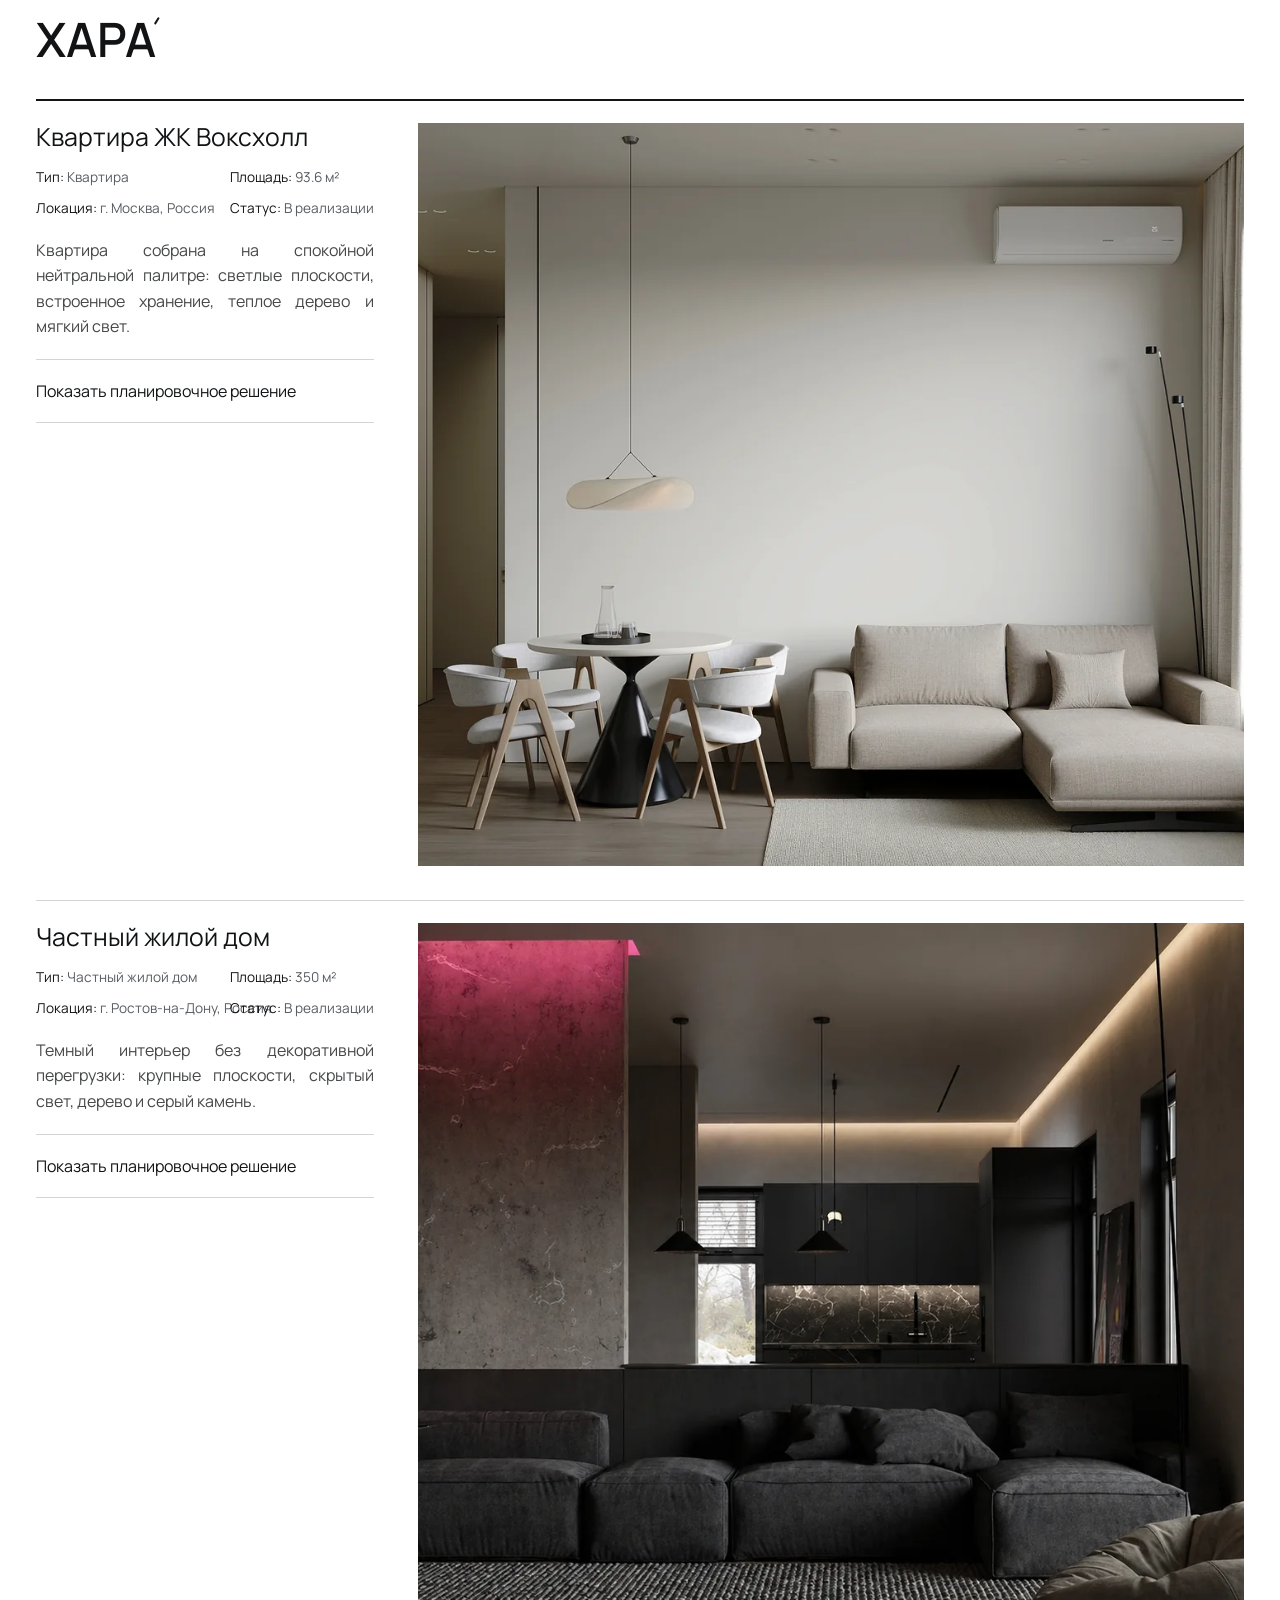
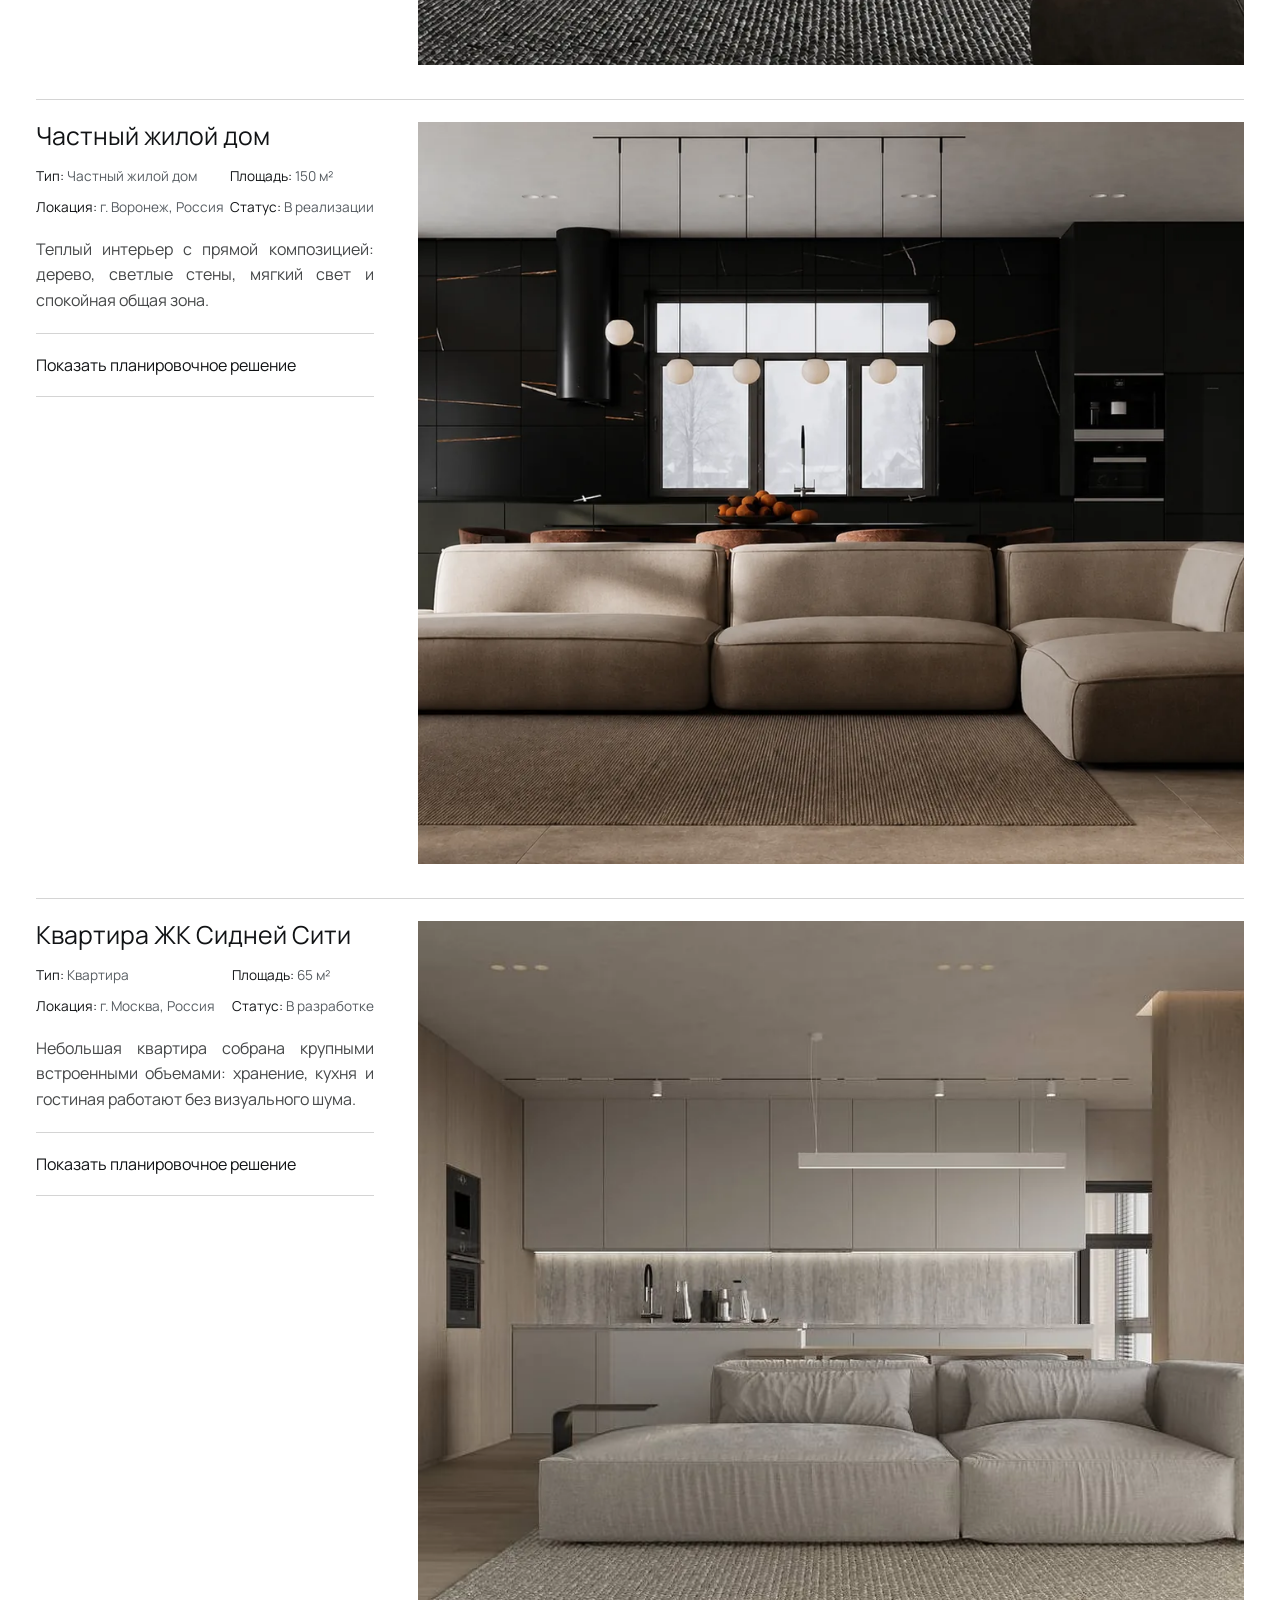
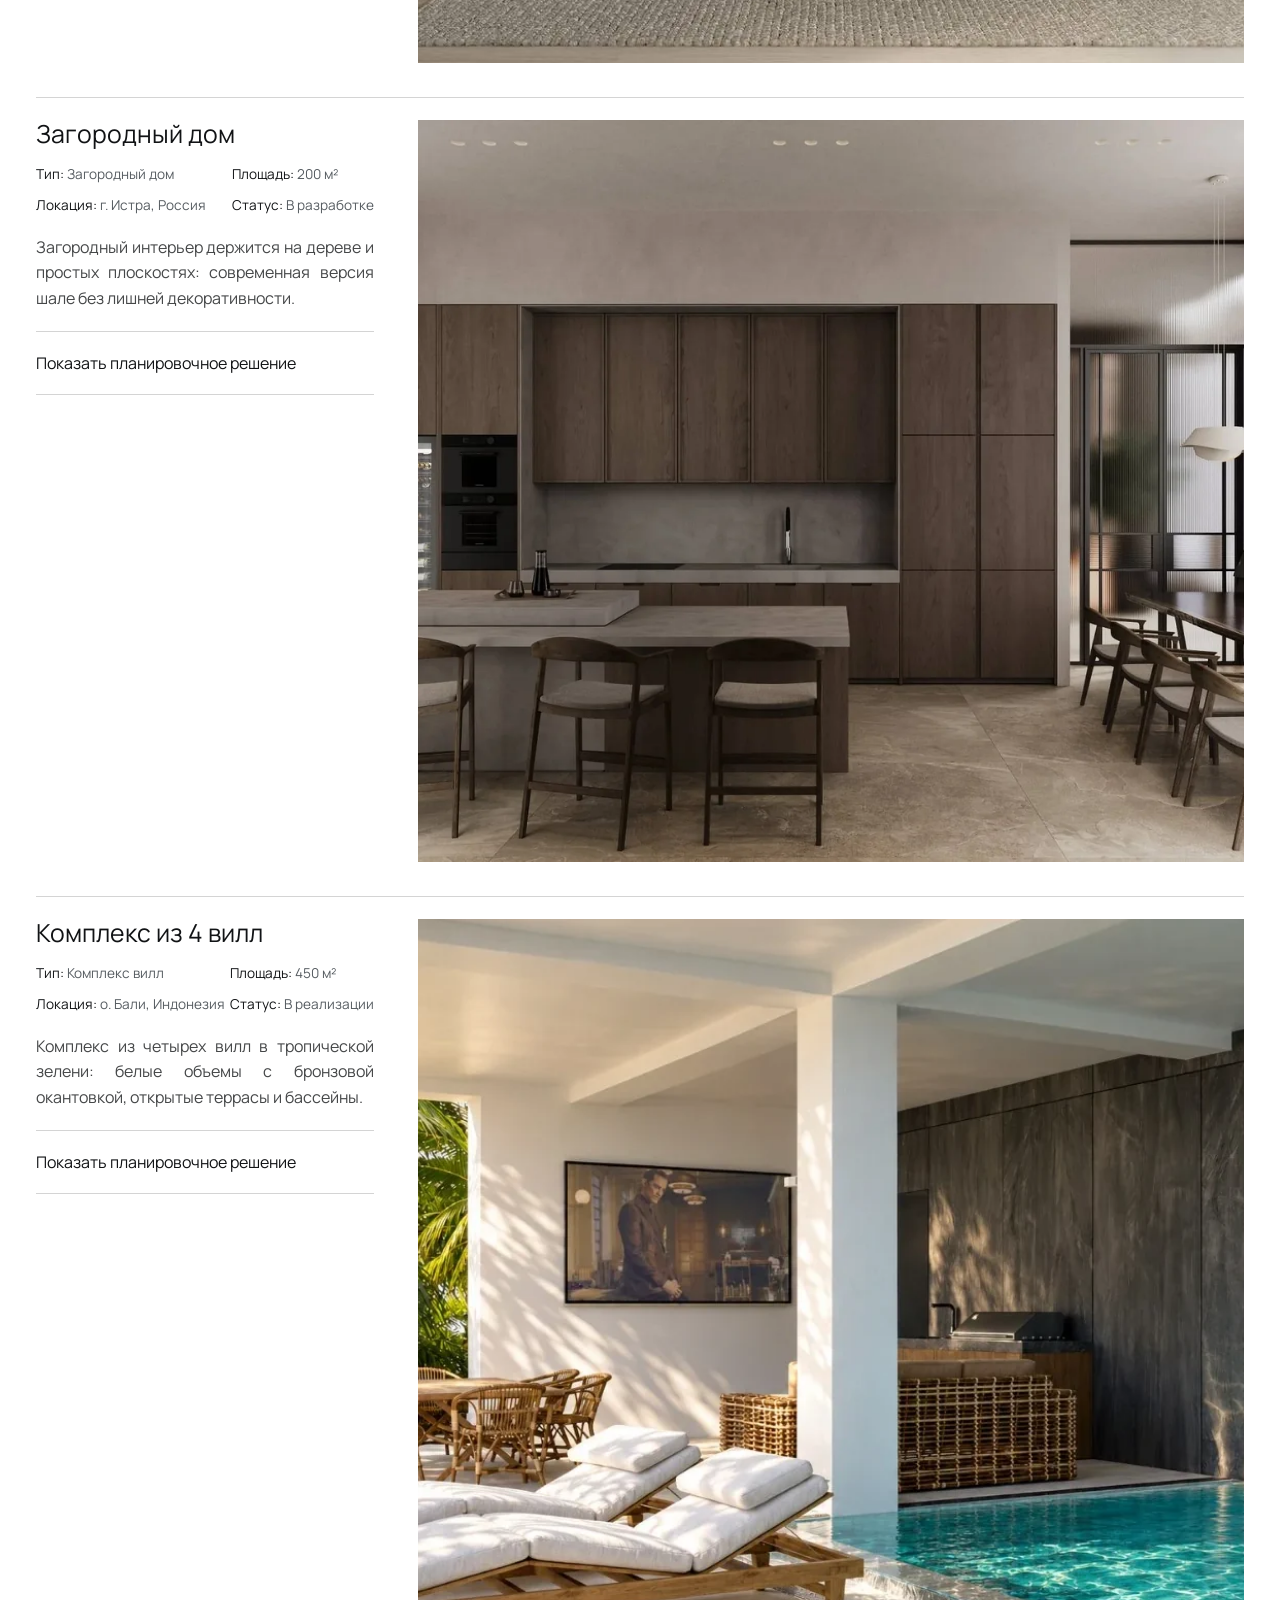
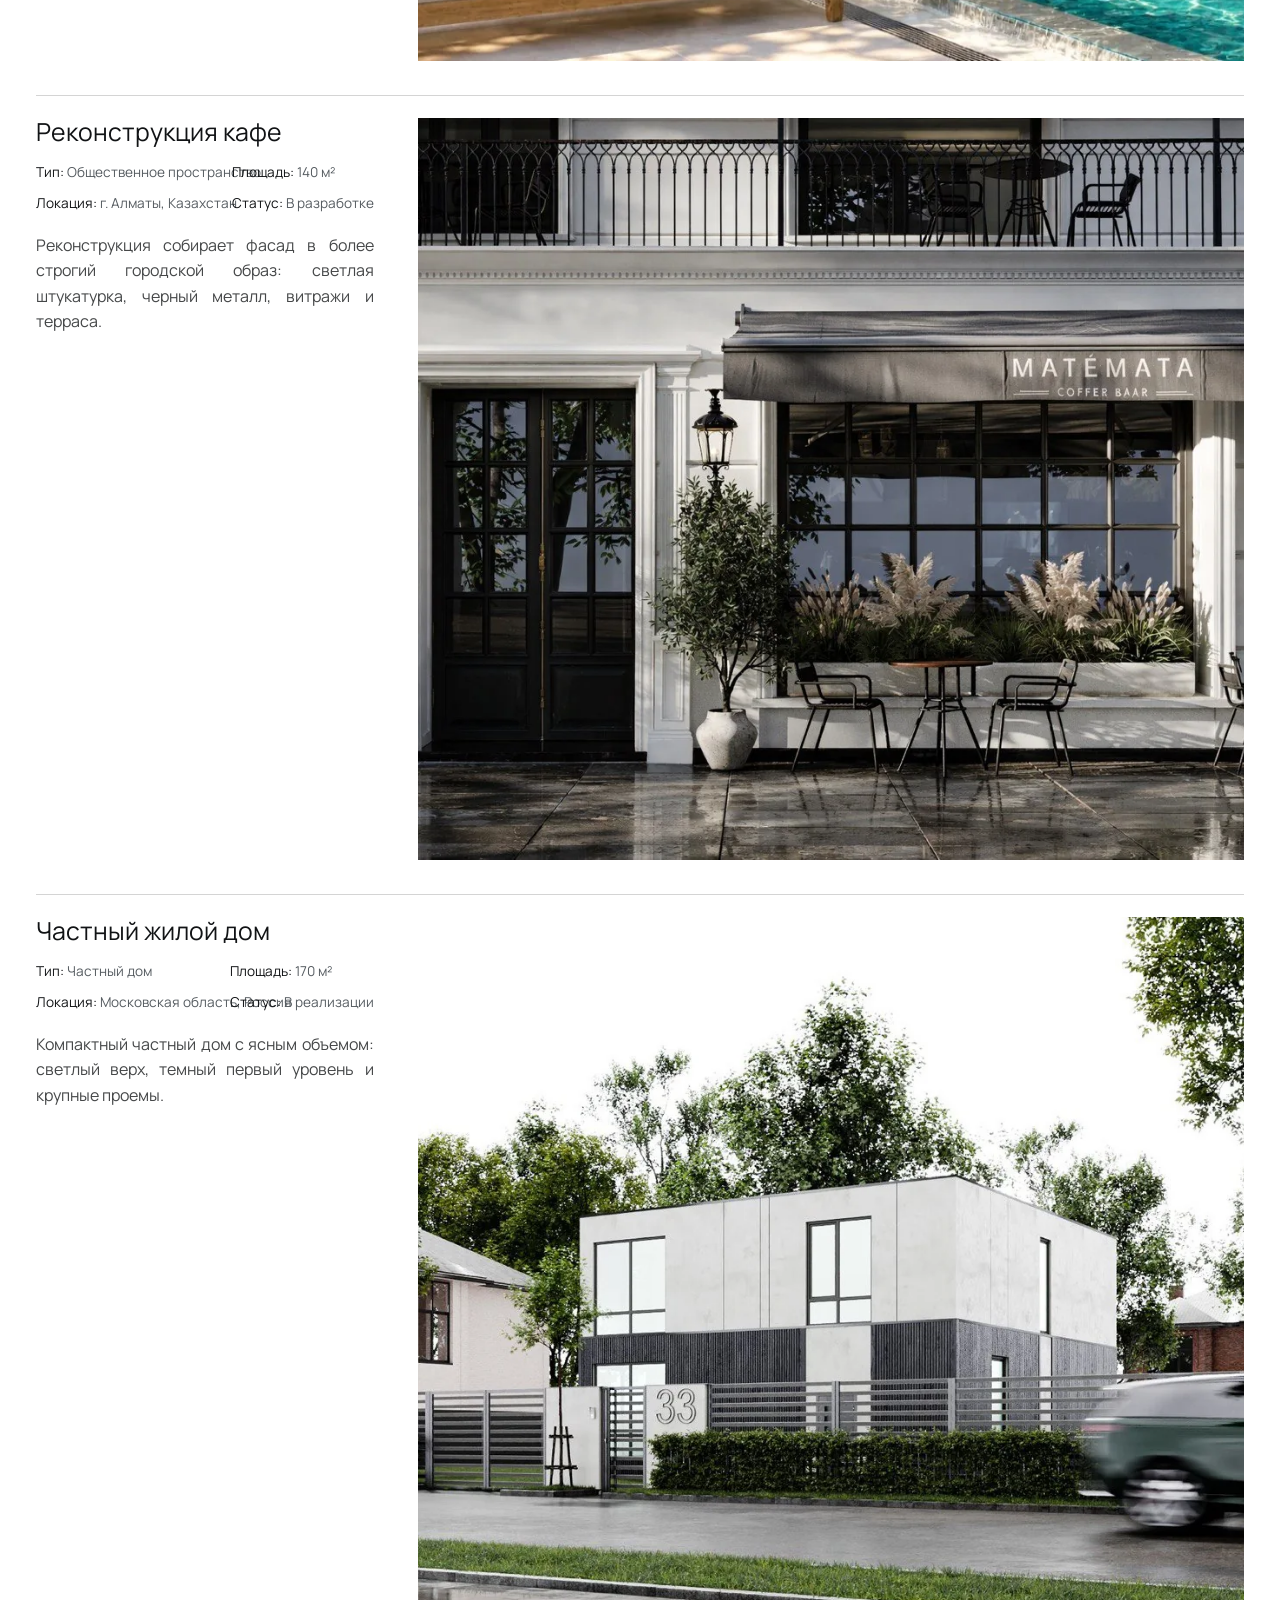
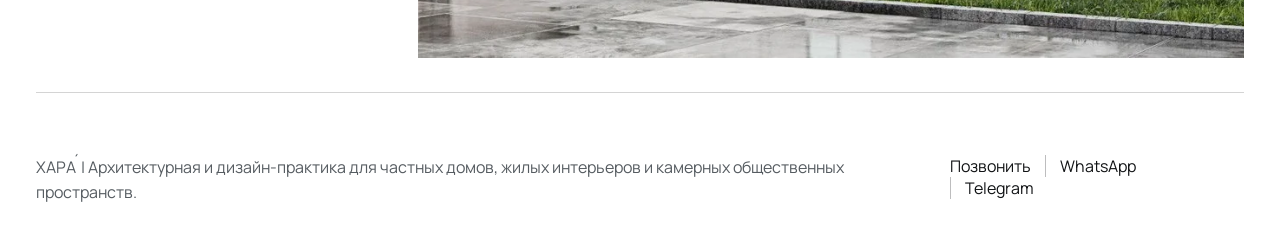
==== commit 3fd0e568: "Home: new entrance (letters assemble, accent falls, line rises into the header); remove the section " ====
--- a/index.html
+++ b/index.html
@@ -23,7 +23,7 @@
     href="https://fonts.googleapis.com/css2?family=Manrope:wght@400;500;600&display=swap"
     rel="stylesheet"
   >
-  <link rel="stylesheet" href="styles.css?v=313818e0">
+  <link rel="stylesheet" href="styles.css?v=ba2d7e86">
   <!-- metrika:start -->
   <script type="text/javascript">
     // not counted while previewing locally
@@ -305,6 +305,6 @@
     </footer>
   </div>
 
-  <script src="script.js?v=bdc7c354"></script>
+  <script src="script.js?v=a8733881"></script>
 </body>
 </html>
--- a/styles.css
+++ b/styles.css
@@ -38,504 +38,167 @@
   background: var(--bg);
 }
 
-body.hara-intro-active {
-  overflow: hidden;
-}
-
-.hara-intro {
-  position: fixed;
-  inset: 0;
-  z-index: 9999;
-  padding: clamp(24px, 5vw, 64px);
-  background: #ffffff;
-  color: var(--text);
-  cursor: pointer;
-}
-
-.hara-intro.is-exiting {
-  animation: intro-fade-out 700ms ease forwards;
-}
-
-.hara-intro-drawing {
-  position: absolute;
-  top: 50%;
-  left: 50%;
-  width: min(82vw, 900px);
-  max-height: min(76vh, 620px);
-  overflow: visible;
-  transform: translate(-50%, -50%);
-}
-
-.intro-composition {
-  animation: intro-composition-out 780ms ease forwards;
-  animation-delay: 6450ms;
-}
-
-.intro-line {
-  fill: none;
-  stroke: currentColor;
-  stroke-width: 0.64;
-  opacity: 0;
-  vector-effect: non-scaling-stroke;
-  animation: intro-line-in 520ms ease forwards;
-  transform-box: fill-box;
-}
-
-.intro-axis {
-  stroke-linecap: butt;
-}
-
-.intro-axis-dot {
-  fill: currentColor;
-  opacity: 0;
-  animation: intro-dot-in 240ms ease forwards;
-}
-
-.intro-dim {
-  stroke-width: 0.58;
-}
-
-.intro-h,
-.intro-dim-main {
-  transform: scaleX(0);
-  transform-origin: left center;
-}
-
-.intro-v,
-.intro-dim-vertical {
-  transform: scaleY(0);
-  transform-origin: center top;
-}
-
-.intro-dim-tick {
-  transform: scale(0);
-  transform-origin: center;
-}
-
-.intro-mark-content {
-  opacity: 0;
-  transform-box: fill-box;
-  transform-origin: center;
-  animation: intro-mark-in 420ms ease forwards;
-}
-
-.intro-axis-bubble {
-  opacity: 0;
-  transform-box: fill-box;
-  transform-origin: center;
-  animation: intro-mark-in 420ms ease forwards;
-}
-
-.intro-mark circle,
-.intro-axis-bubble {
-  fill: #ffffff;
-  stroke: currentColor;
-  stroke-width: 0.9;
-  vector-effect: non-scaling-stroke;
-}
-
-.intro-mark text,
-.intro-caption {
-  fill: currentColor;
-  font-family: "Manrope", sans-serif;
-  text-anchor: middle;
-  dominant-baseline: central;
-}
-
-.intro-mark text {
-  font-size: 34px;
-  font-weight: 400;
-}
-
-.intro-greek-mark text {
-  font-size: 38px;
-}
-
-.intro-greek-letter {
-  opacity: 0;
-  animation: intro-letter-in 460ms ease forwards;
-}
-
-.intro-brand-letter {
-  opacity: 0;
-  animation: intro-letter-in 480ms ease forwards;
-}
-
-.intro-brand-letter-main {
-  text-anchor: middle;
-}
-
-.intro-brand-prime {
-  fill: none;
-  stroke: currentColor;
-  stroke-linecap: butt;
-  stroke-width: 1;
-  vector-effect: non-scaling-stroke;
-  opacity: 0;
-  animation: intro-letter-in 480ms ease forwards;
-}
-
-.intro-caption-mask {
-  fill: #ffffff;
-  opacity: 0;
-  animation: intro-mask-in 300ms ease forwards;
-}
-
-.intro-caption {
-  opacity: 0;
-  font-size: 20px;
-  letter-spacing: 0;
-  animation: intro-caption-in 480ms ease forwards;
-}
-
-.intro-final {
-  position: absolute;
-  top: 50%;
-  left: 50%;
-  --intro-final-brand-size: clamp(4.5rem, 9vw, 8rem);
-  --intro-final-width: calc(var(--intro-final-brand-size) * 3.18);
-  width: min(90vw, 820px);
-  opacity: 0;
-  text-align: center;
-  transform: translate(-50%, calc(-50% + 16px));
-  animation: intro-final-in 680ms ease forwards;
-  animation-delay: 6850ms;
-}
-
-.hara-intro--final-only .intro-final {
-  animation-delay: 420ms;
-}
-
-.intro-final p {
-  margin: 0;
-}
-
-.intro-final-lockup {
-  width: min(100%, var(--intro-final-width));
-  margin: 0 auto;
-}
-
-.intro-final-brand {
-  font-size: var(--intro-final-brand-size);
-  font-weight: 600;
-  line-height: 0.86;
-}
-
-.intro-final-word {
-  position: relative;
-  display: inline-block;
-}
-
-.intro-final-accent {
-  position: absolute;
-  top: -0.045em;
-  right: 0.105em;
-  width: 0.11em;
-  height: 0.034em;
-  background: currentColor;
-  border-radius: 999px;
-  transform: rotate(-58deg);
-  transform-origin: center;
-}
-
-.intro-final-practice {
-  margin-top: clamp(16px, 2.1vw, 24px);
-  width: 100%;
-  color: var(--text);
-  font-size: clamp(1rem, 1.25vw, 1.28rem);
-  line-height: 1.25;
-  white-space: nowrap;
-}
-
-.intro-final-measure {
-  position: relative;
-  display: block;
-  width: 100%;
-  height: 15px;
-  margin: 5px 0 0;
-  color: var(--text);
-}
-
-.intro-final-measure-line {
-  position: absolute;
-  top: 7px;
-  right: 0;
-  left: 0;
-  height: 1px;
-  background: currentColor;
-}
-
-.intro-final-measure-tick {
-  position: absolute;
-  top: 2px;
-  width: 1px;
-  height: 12px;
-  background: currentColor;
-  opacity: 0;
-  transform: rotate(42deg) scaleY(0.65);
-  transform-origin: center;
-  animation: intro-final-tick-in 320ms ease forwards;
-  animation-delay: 7650ms;
-}
-
-.hara-intro--final-only .intro-final-measure-tick {
-  animation-delay: 1120ms;
-}
-
-.intro-final-measure-tick-left {
-  left: 0;
-}
-
-.intro-final-measure-tick-right {
-  right: 0;
-}
-
-.intro-final-greek {
-  margin-top: 6px;
-  color: var(--muted);
-  font-size: clamp(1.12rem, 1.6vw, 1.55rem);
-  font-weight: 400;
-  line-height: 1.2;
-}
-
-.intro-enter {
-  position: fixed;
-  top: clamp(20px, 3vw, 38px);
-  right: clamp(22px, 3vw, 42px);
-  z-index: 1;
-  padding: 0;
-  border: 0;
-  opacity: 0;
-  color: var(--text);
-  background: transparent;
-  cursor: pointer;
-  animation: intro-enter-in 480ms ease forwards;
-  animation-delay: 7750ms;
-}
-
-.hara-intro--final-only .intro-enter {
-  animation-delay: 1380ms;
-}
-
-.intro-enter::after {
-  content: "";
-  position: absolute;
-  right: 0;
-  bottom: -4px;
-  left: 0;
-  height: 1px;
-  background: currentColor;
-  transform: scaleX(0);
-  transform-origin: left center;
-  transition: transform 160ms ease;
-}
-
-.intro-enter:hover::after,
-.intro-enter:focus-visible::after {
-  transform: scaleX(1);
-}
-
-.intro-delay-1 {
-  animation-delay: 90ms;
-}
-
-.intro-delay-2 {
-  animation-delay: 270ms;
-}
-
-.intro-delay-3 {
-  animation-delay: 450ms;
-}
-
-.intro-delay-4 {
-  animation-delay: 630ms;
-}
-
-.intro-delay-5 {
-  animation-delay: 900ms;
-}
-
-.intro-delay-6 {
-  animation-delay: 1080ms;
-}
-
-.intro-delay-7 {
-  animation-delay: 1260ms;
-}
-
-.intro-delay-8 {
-  animation-delay: 1440ms;
-}
-
-.intro-delay-9 {
-  animation-delay: 2550ms;
-}
-
-.intro-delay-10 {
-  animation-delay: 2670ms;
-}
-
-.intro-delay-11 {
-  animation-delay: 2790ms;
-}
-
-.intro-delay-12 {
-  animation-delay: 2910ms;
-}
-
-.intro-delay-13 {
-  animation-delay: 3060ms;
-}
-
-.intro-delay-14 {
-  animation-delay: 3180ms;
-}
-
-.intro-delay-15 {
-  animation-delay: 3300ms;
-}
-
-.intro-delay-16 {
-  animation-delay: 3420ms;
-}
-
-.intro-delay-17 {
-  animation-delay: 3600ms;
-}
-
-.intro-delay-18 {
-  animation-delay: 3760ms;
-}
-
-.intro-delay-19 {
-  animation-delay: 3920ms;
-}
-
-.intro-delay-20 {
-  animation-delay: 4080ms;
-}
-
-.intro-delay-21 {
-  animation-delay: 4300ms;
-}
-
-.intro-delay-22 {
-  animation-delay: 4480ms;
-}
-
-.intro-delay-23 {
-  animation-delay: 4660ms;
-}
-
-.intro-delay-24 {
-  animation-delay: 4840ms;
-}
-
-.intro-delay-25 {
-  animation-delay: 5150ms;
-}
-
-.intro-delay-26 {
-  animation-delay: 5350ms;
-}
-
-.intro-delay-27 {
-  animation-delay: 5550ms;
-}
-
-@keyframes intro-line-in {
-  to {
-    opacity: 1;
-    transform: none;
-  }
-}
-
-@keyframes intro-mark-in {
-  from {
-    opacity: 0;
-    transform: translateY(8px) scale(0.96);
-  }
-
-  to {
-    opacity: 1;
-    transform: translateY(0) scale(1);
-  }
-}
-
-@keyframes intro-dot-in {
-  to {
-    opacity: 1;
-  }
-}
-
-@keyframes intro-letter-in {
-  from {
-    opacity: 0;
-    transform: translateY(5px);
-  }
-
-  to {
-    opacity: 1;
-    transform: translateY(0);
-  }
-}
-
-@keyframes intro-mask-in {
-  to {
-    opacity: 1;
-  }
-}
-
-@keyframes intro-caption-in {
-  from {
-    opacity: 0;
-    transform: translateY(6px);
-  }
-
-  to {
-    opacity: 1;
-    transform: translateY(0);
-  }
-}
-
-@keyframes intro-composition-out {
-  to {
-    opacity: 0;
-    transform: scale(0.985);
-  }
-}
-
-@keyframes intro-final-in {
-  to {
-    opacity: 1;
-    transform: translate(-50%, -50%);
-  }
-}
-
-@keyframes intro-final-tick-in {
-  from {
-    opacity: 0;
-    transform: rotate(42deg) scaleY(0.2);
-  }
-
-  to {
-    opacity: 1;
-    transform: rotate(42deg) scaleY(1);
-  }
-}
-
-@keyframes intro-enter-in {
-  to {
-    opacity: 1;
-  }
-}
-
-@keyframes intro-fade-out {
-  to {
-    opacity: 0;
-    visibility: hidden;
-  }
-}
+
+
+
+
+
+
+
+
+
+
+
+
+
+
+
+
+
+
+
+
+
+
+
+
+
+
+
+
+
+
+
+
+
+
+
+
+
+
+
+
+
+
+
+
+
+
+
+
+
+
+
+
+
+
+
+
+
+
+
+
+
+
+
+
+
+
+
+
+
+
+
+
+
+
+
+
+
+
+
+
+
+
+
+
+
+
+
+
+
+
+
+
+
+
+
+
+
+
+
+
+
+
+
+
+
+
+
+
+
+
+
+
+
+
+
+
+
+
+
+
+
+
+
+
+
+
+
+
+
+
+
+
+
+
+
+
+
+
+
+
+
+
+
+
+
+
+
+
+
+
+
+
+
+
+
+
+
+
+
+
+
 
 a {
   color: inherit;
@@ -2055,61 +1718,29 @@
     --fs-display: 3.15rem;
   }
 
-  .hara-intro {
-    padding: 22px;
-  }
-
-  .hara-intro-drawing {
-    top: calc(50dvh + 22px);
-    width: min(92vw, 396px);
-    max-height: 56vh;
-  }
-
-  .intro-mark text {
-    font-size: 21px;
-  }
-
-  .intro-greek-mark text {
-    font-size: 24px;
-  }
-
-  .intro-caption {
-    font-size: 12px;
-  }
-
-  .intro-final {
-    --intro-final-brand-size: clamp(3.45rem, 17vw, 5rem);
-    --intro-final-width: calc(var(--intro-final-brand-size) * 3.12);
-    width: calc(100vw - 36px);
-  }
-
-  .intro-final-practice {
-    margin-top: 14px;
-    font-size: clamp(0.82rem, 3.25vw, 0.96rem);
-  }
-
-  .intro-final-measure {
-    height: 12px;
-    margin-top: 4px;
-  }
-
-  .intro-final-measure-line {
-    top: 6px;
-  }
-
-  .intro-final-measure-tick {
-    top: 2px;
-    height: 10px;
-  }
-
-  .intro-final-greek {
-    margin-top: 5px;
-  }
-
-  .intro-enter {
-    top: max(18px, env(safe-area-inset-top));
-    right: 18px;
-  }
+  
+
+  
+
+  
+
+  
+
+  
+
+  
+
+  
+
+  
+
+  
+
+  
+
+  
+
+  
 
   .site-shell {
     padding: 0 0 calc(64px + env(safe-area-inset-bottom));
@@ -2933,37 +2564,13 @@
     transform: none;
   }
 
-  .intro-line,
-  .intro-axis-dot,
-  .intro-mark-content,
-  .intro-axis-bubble,
-  .intro-greek-letter,
-  .intro-brand-letter,
-  .intro-brand-prime,
-  .intro-caption-mask,
-  .intro-caption,
-  .intro-composition,
-  .intro-final,
-  .intro-final-measure-tick,
-  .intro-enter,
-  .hara-intro.is-exiting {
-    animation-duration: 1ms;
-  }
-
-  .hara-intro.is-reduced .intro-composition {
-    display: none;
-  }
-
-  .hara-intro.is-reduced .intro-final,
-  .hara-intro.is-reduced .intro-enter {
-    opacity: 1;
-    animation: none;
-    transform: translate(-50%, -50%);
-  }
-
-  .hara-intro.is-reduced .intro-enter {
-    transform: none;
-  }
+  
+
+  
+
+  
+
+  
 }
 
 .project-page-grid:has(> .project-docs) .project-facts,
@@ -3134,77 +2741,23 @@
   }
 }
 
-/* intro hub: second screen after the logo animation */
-@keyframes intro-final-out {
-  from {
-    opacity: 1;
-    transform: translate(-50%, -50%);
-  }
-
-  to {
-    opacity: 0;
-    transform: translate(-50%, calc(-50% - 10px));
-  }
-}
-
-.hara-intro.is-hub .intro-final {
-  animation: intro-final-out 400ms ease forwards;
-}
-
-.intro-hub {
-  position: absolute;
-  inset: 0;
-  opacity: 0;
-  visibility: hidden;
-  pointer-events: none;
-  transition: opacity 450ms ease, visibility 0s linear 450ms;
-}
-
-.hara-intro.is-hub {
-  cursor: default;
-}
-
-.hara-intro.is-hub .intro-hub {
-  opacity: 1;
-  visibility: visible;
-  pointer-events: auto;
-  transition: opacity 500ms ease 250ms, visibility 0s;
-}
-
-.hara-intro .intro-hub .intro-enter {
-  position: absolute;
-  top: 30px;
-  right: var(--page-gutter);
-  padding: 0;
-  opacity: 1;
-  animation: none;
-}
-
-.intro-hub-nav {
-  position: absolute;
-  top: 50%;
-  left: 50%;
-  justify-content: center;
-  white-space: nowrap;
-  transform: translate(-50%, -50%);
-}
-
-/* the concept / contact windows may be opened over the intro */
-.hara-intro-active .clean-overlay.is-open {
-  z-index: 10000;
-}
-
-@media (max-width: 760px) {
-  .hara-intro .intro-hub .intro-enter {
-    top: 16px;
-    right: 18px;
-  }
-
-  .intro-hub-nav {
-    flex-wrap: nowrap;
-    font-size: clamp(0.92rem, 3.2vw, 1rem);
-  }
-}
+
+
+
+
+
+
+
+
+
+
+
+
+
+
+
+
+
 
 :root {
   --project-title-size: clamp(1.9rem, 1.15rem + 2.15vw, 3.05rem);
@@ -3221,3 +2774,48 @@
     top: calc(var(--topbar-height) + var(--project-intro-top) + var(--project-title-size) * 0.124 - 0.75px);
   }
 }
+
+/* entrance animation (see buildIntroOverlay in script.js) */
+.hara-intro {
+  position: fixed;
+  inset: 0;
+  z-index: 9999;
+}
+
+.hi-cover,
+.hi-top,
+.hi-bottom {
+  position: absolute;
+  left: 0;
+  right: 0;
+  background: #ffffff;
+}
+
+.hi-cover {
+  top: 0;
+  bottom: 0;
+}
+
+.hi-top {
+  top: 0;
+}
+
+.hi-bottom {
+  bottom: 0;
+}
+
+.hi-logo {
+  position: absolute;
+  transform-origin: 0 0;
+  white-space: nowrap;
+  color: var(--text);
+}
+
+.hi-l {
+  display: inline-block;
+}
+
+.hi-line {
+  position: absolute;
+  background: var(--line);
+}
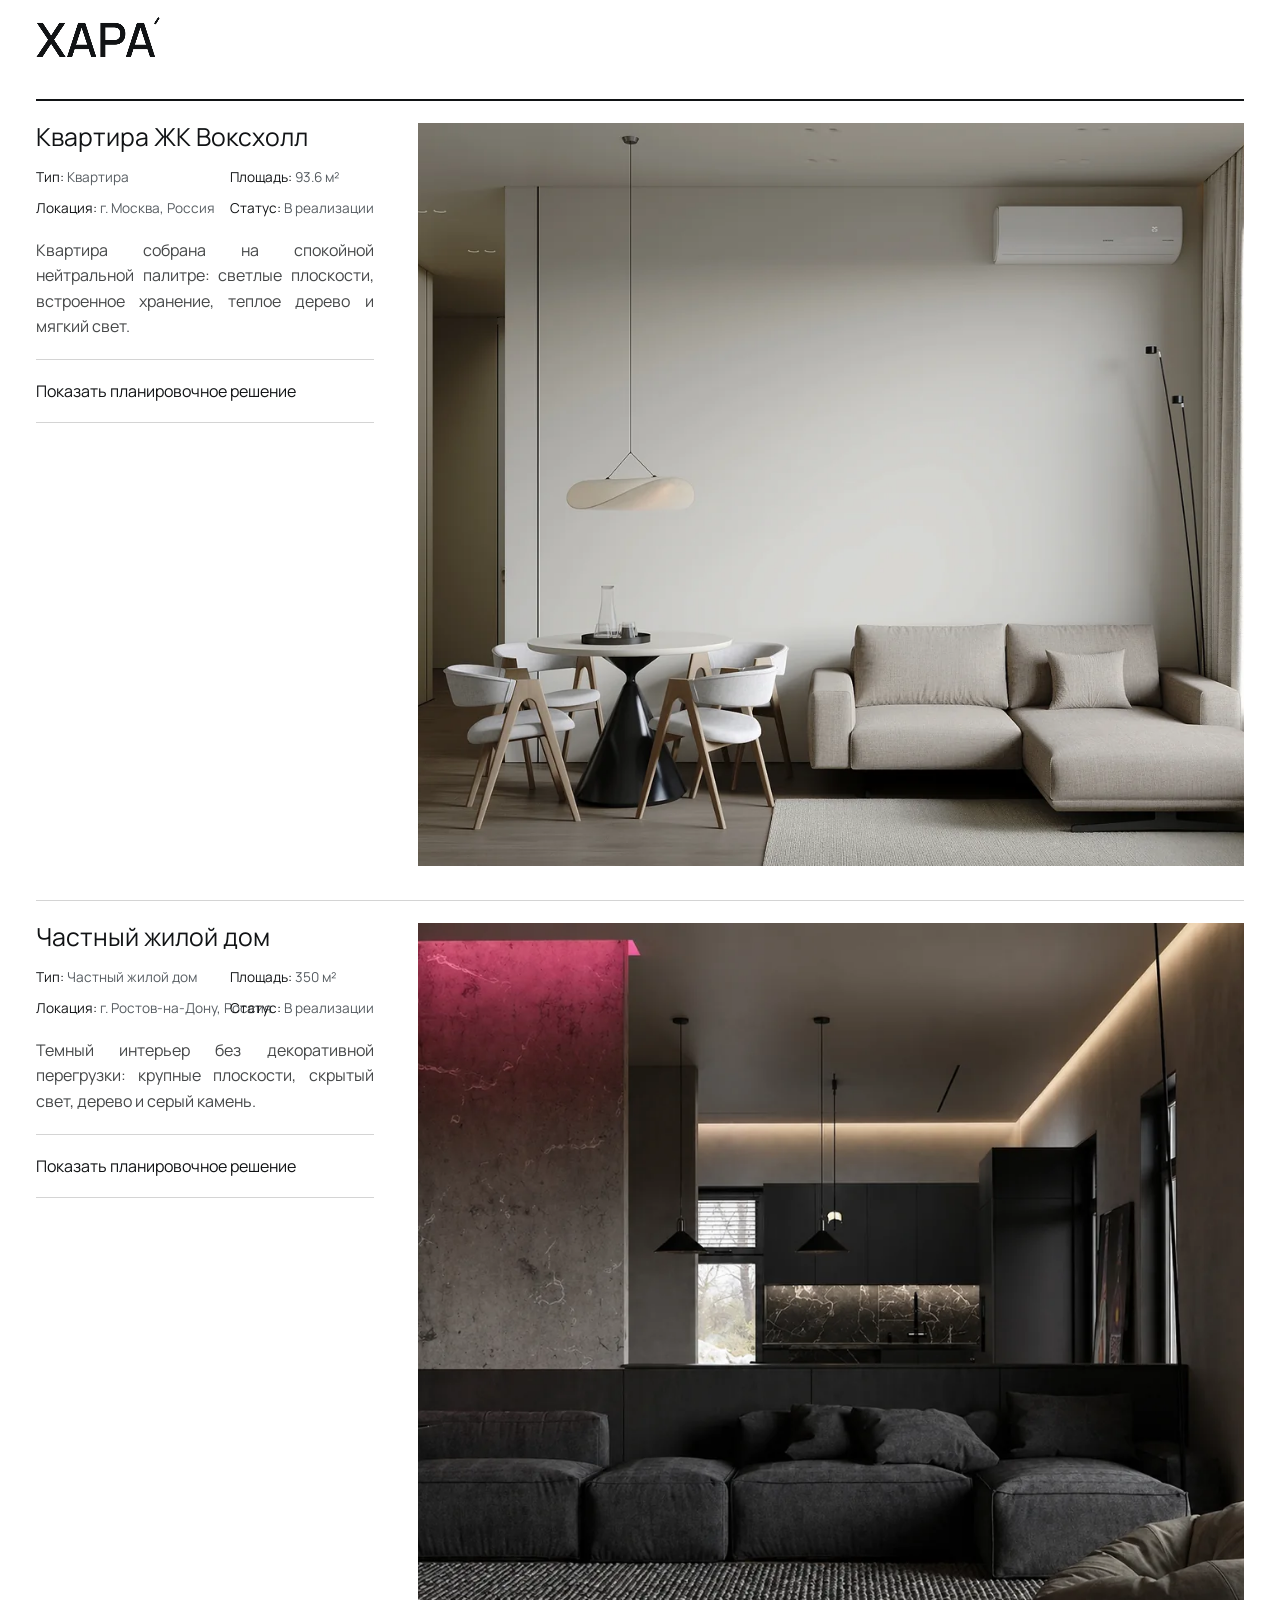
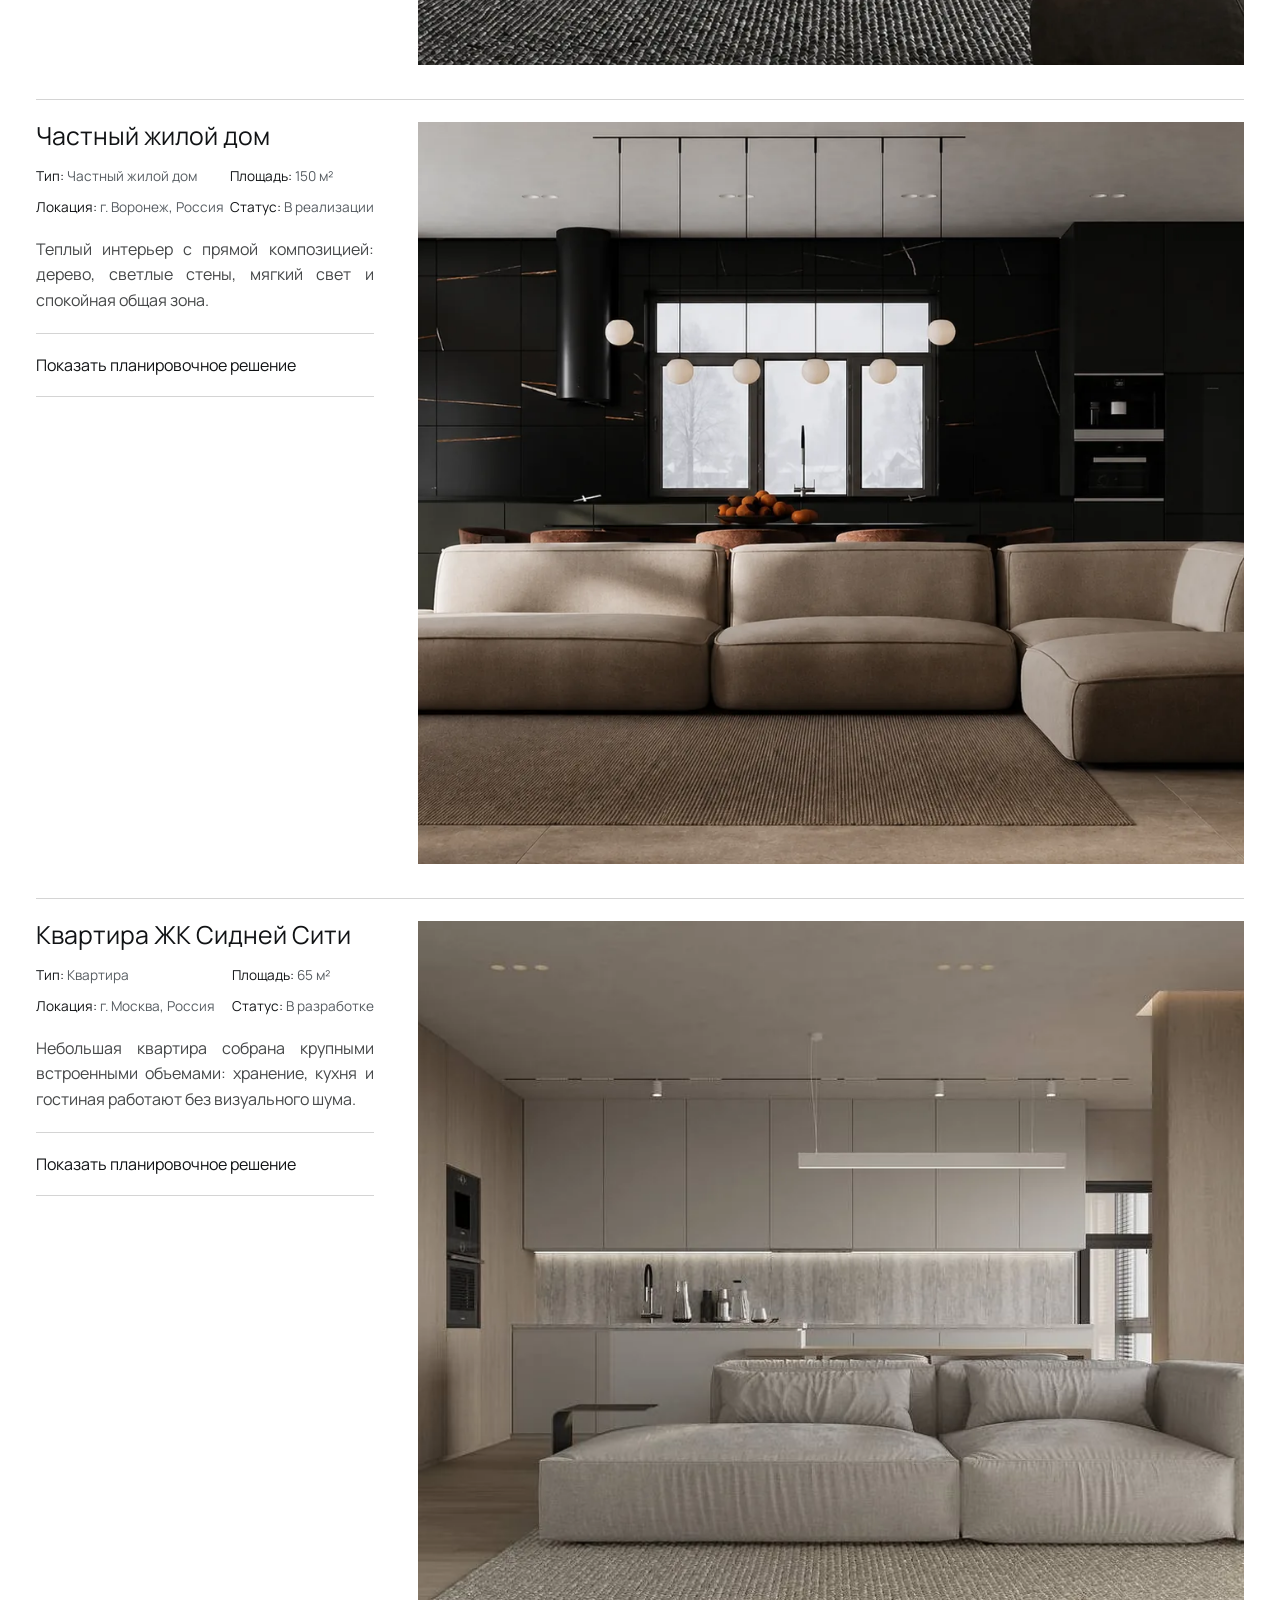
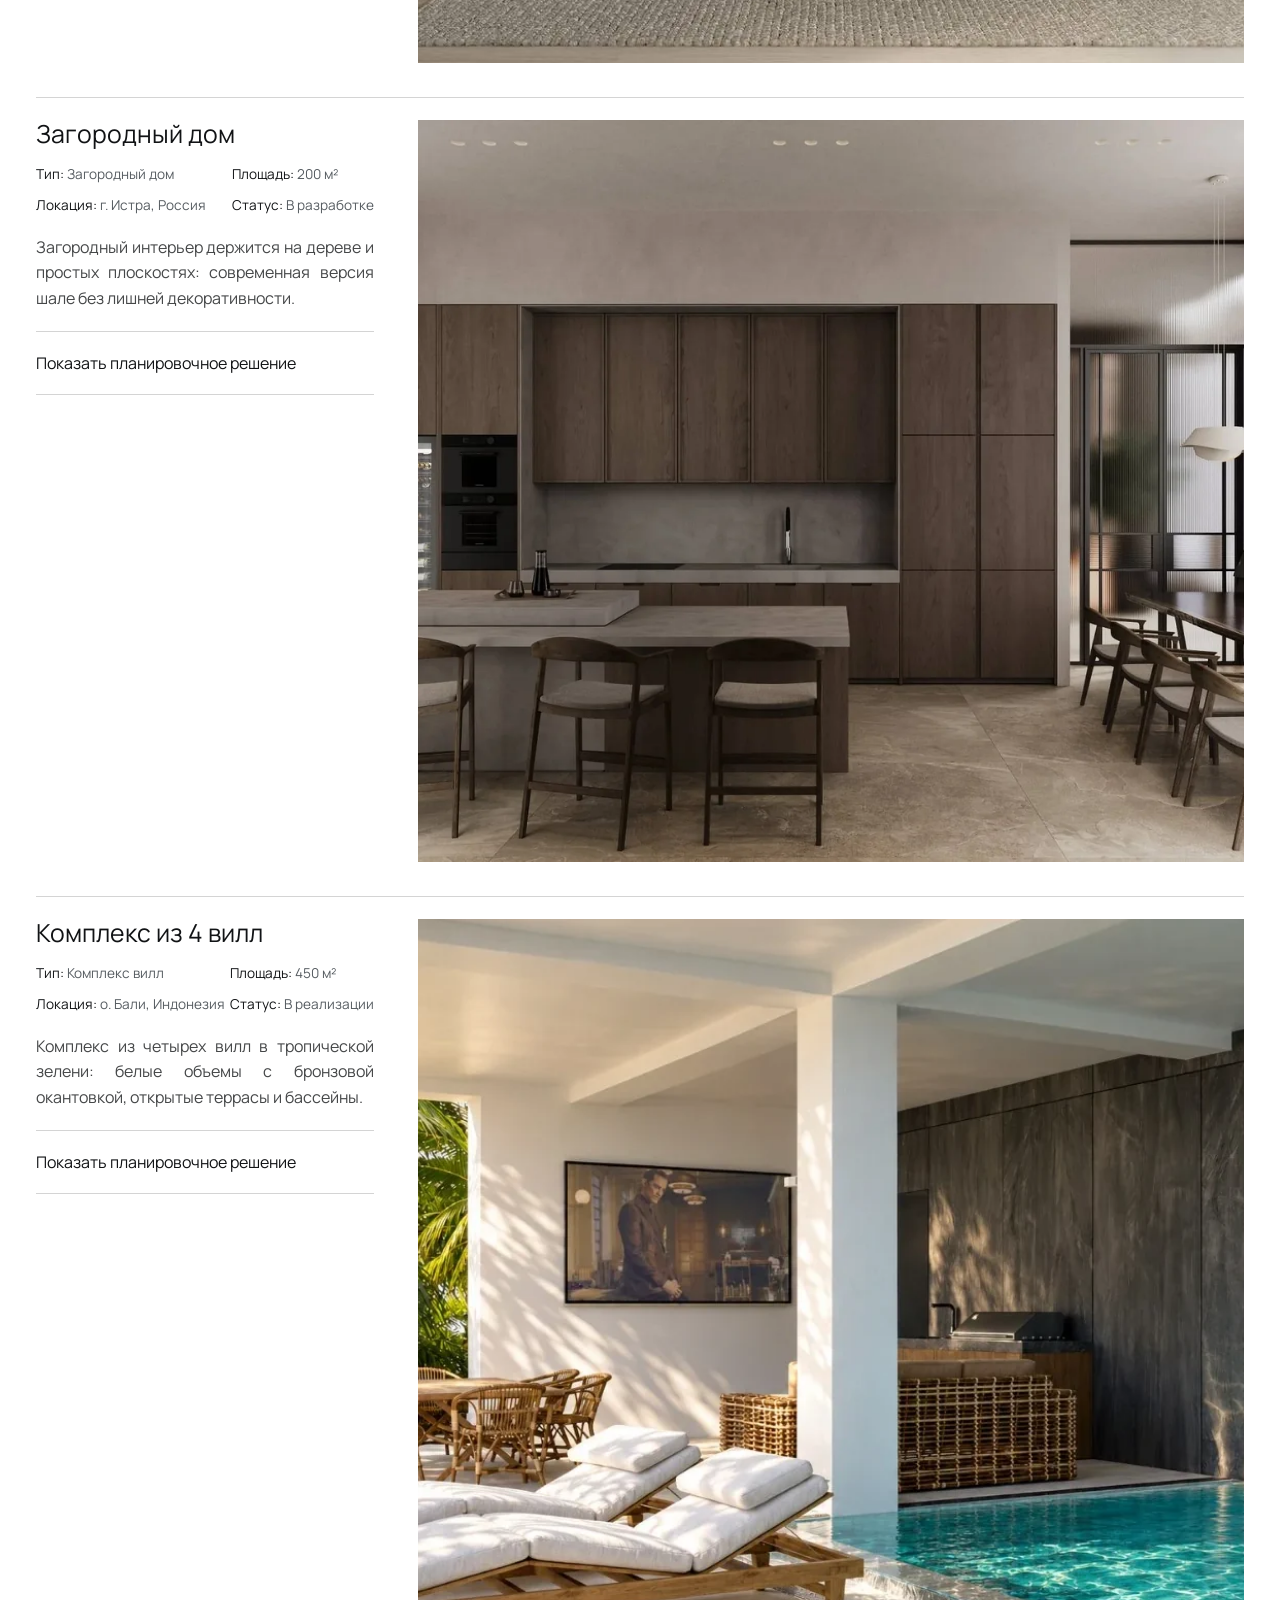
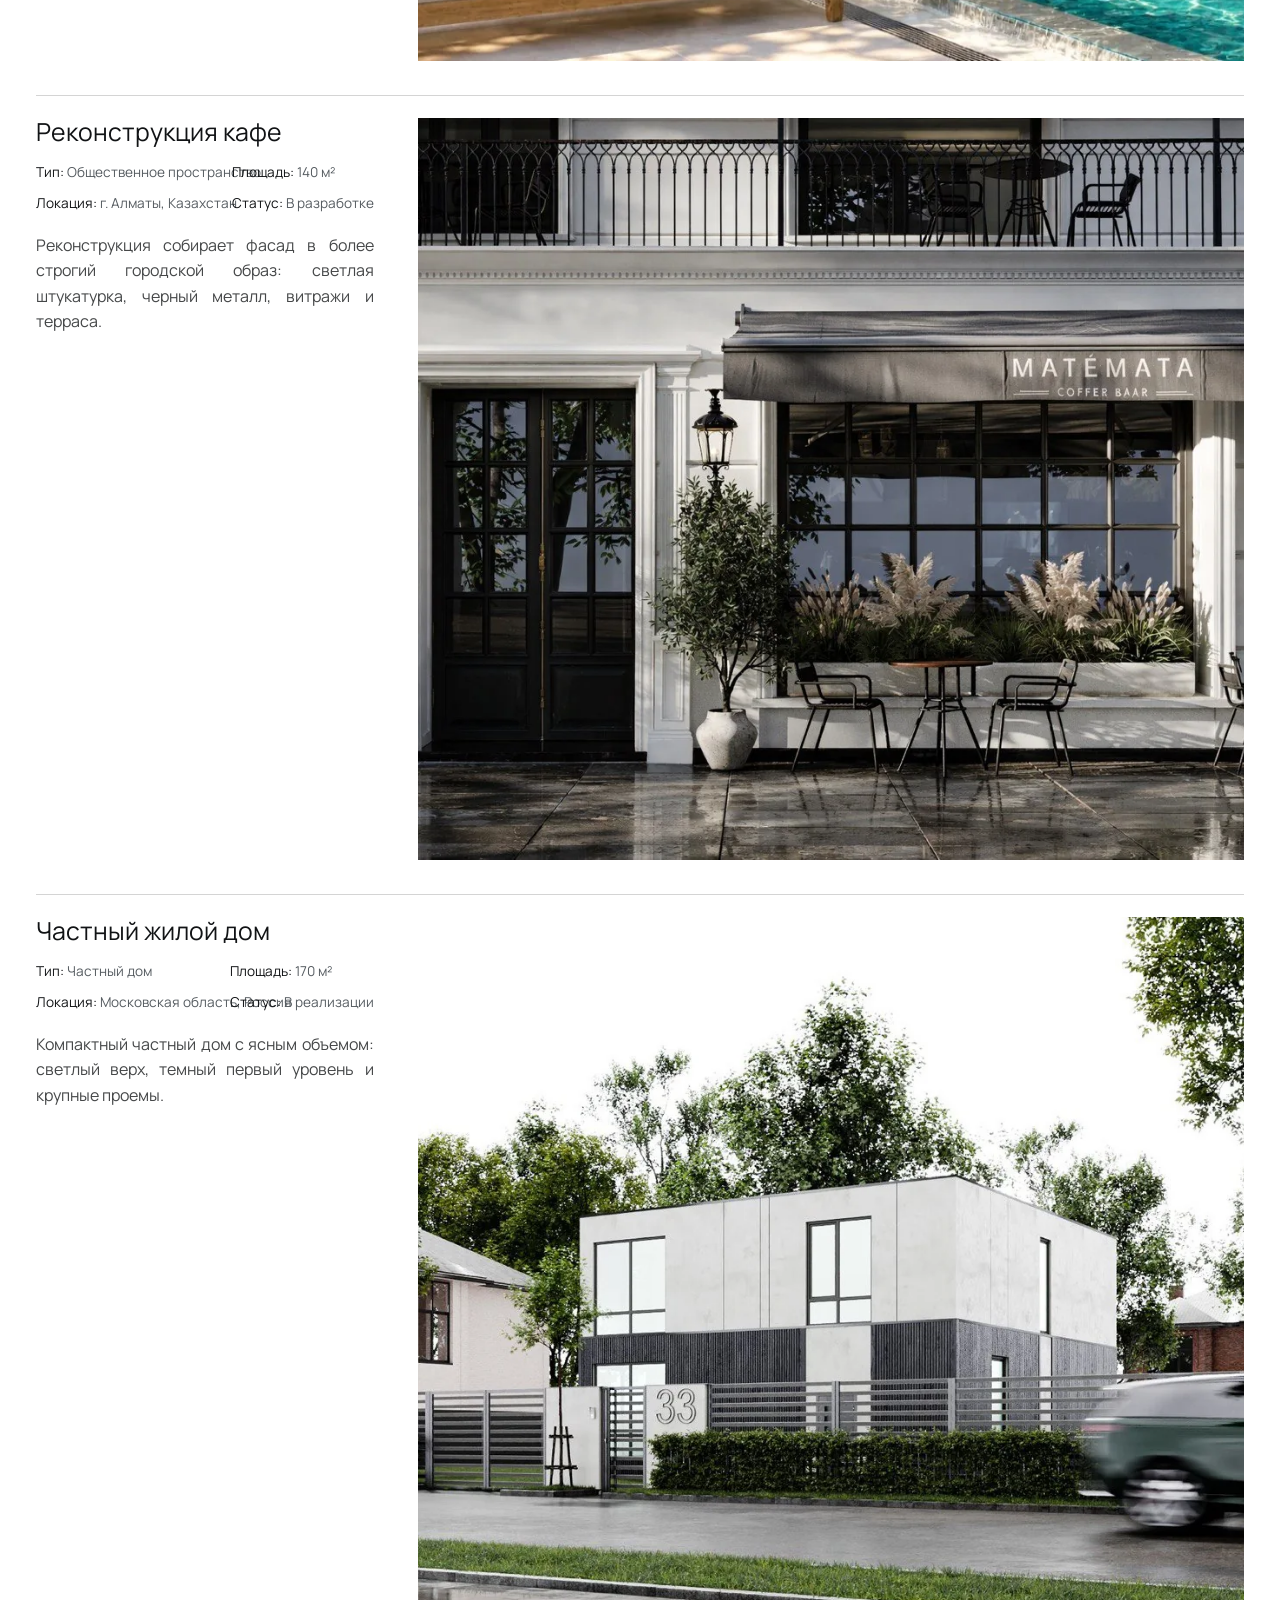
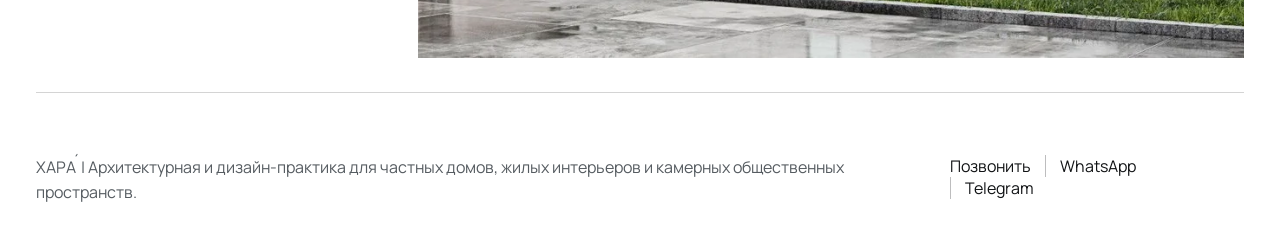
==== commit c3a9519b: "Entrance: smoother rise (transform only), first picture decoded before the site opens and painted to" ====
--- a/index.html
+++ b/index.html
@@ -23,7 +23,7 @@
     href="https://fonts.googleapis.com/css2?family=Manrope:wght@400;500;600&display=swap"
     rel="stylesheet"
   >
-  <link rel="stylesheet" href="styles.css?v=ba2d7e86">
+  <link rel="stylesheet" href="styles.css?v=8b74ca03">
   <!-- metrika:start -->
   <script type="text/javascript">
     // not counted while previewing locally
@@ -96,7 +96,7 @@
               </div>
             </div>
             <div class="project-render" aria-hidden="true">
-              <img src="assets/previews/home-vauxhall.webp" alt="" decoding="async" fetchpriority="high">
+              <img src="assets/previews/home-vauxhall.webp" alt="" decoding="sync" fetchpriority="high">
               <div class="project-render-label">
                 <span class="project-render-name">Квартира ЖК Воксхолл</span>
               </div>
@@ -305,6 +305,6 @@
     </footer>
   </div>
 
-  <script src="script.js?v=a8733881"></script>
+  <script src="script.js?v=2af12c1c"></script>
 </body>
 </html>
--- a/styles.css
+++ b/styles.css
@@ -2798,6 +2798,14 @@
 
 .hi-top {
   top: 0;
+  transform-origin: 0 0;
+}
+
+.hi-top,
+.hi-bottom,
+.hi-logo,
+.hi-line {
+  will-change: transform, opacity;
 }
 
 .hi-bottom {
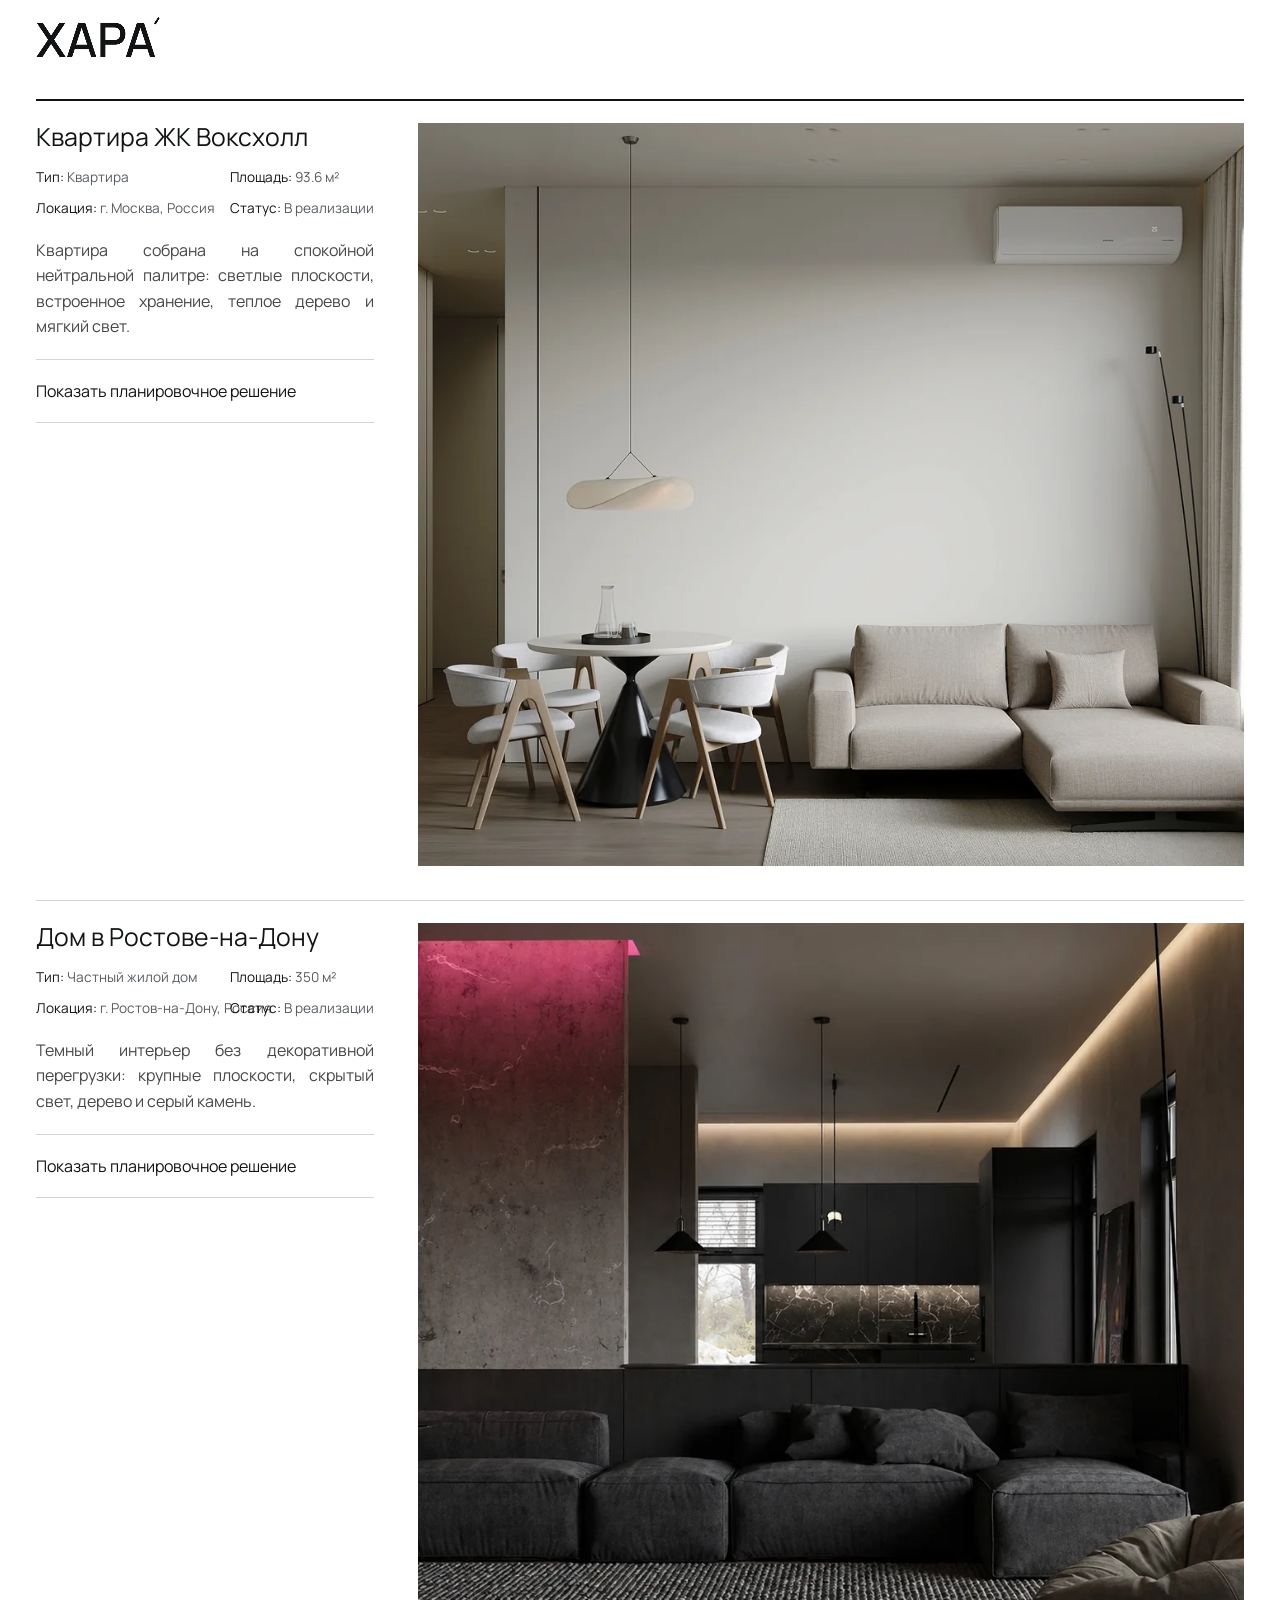
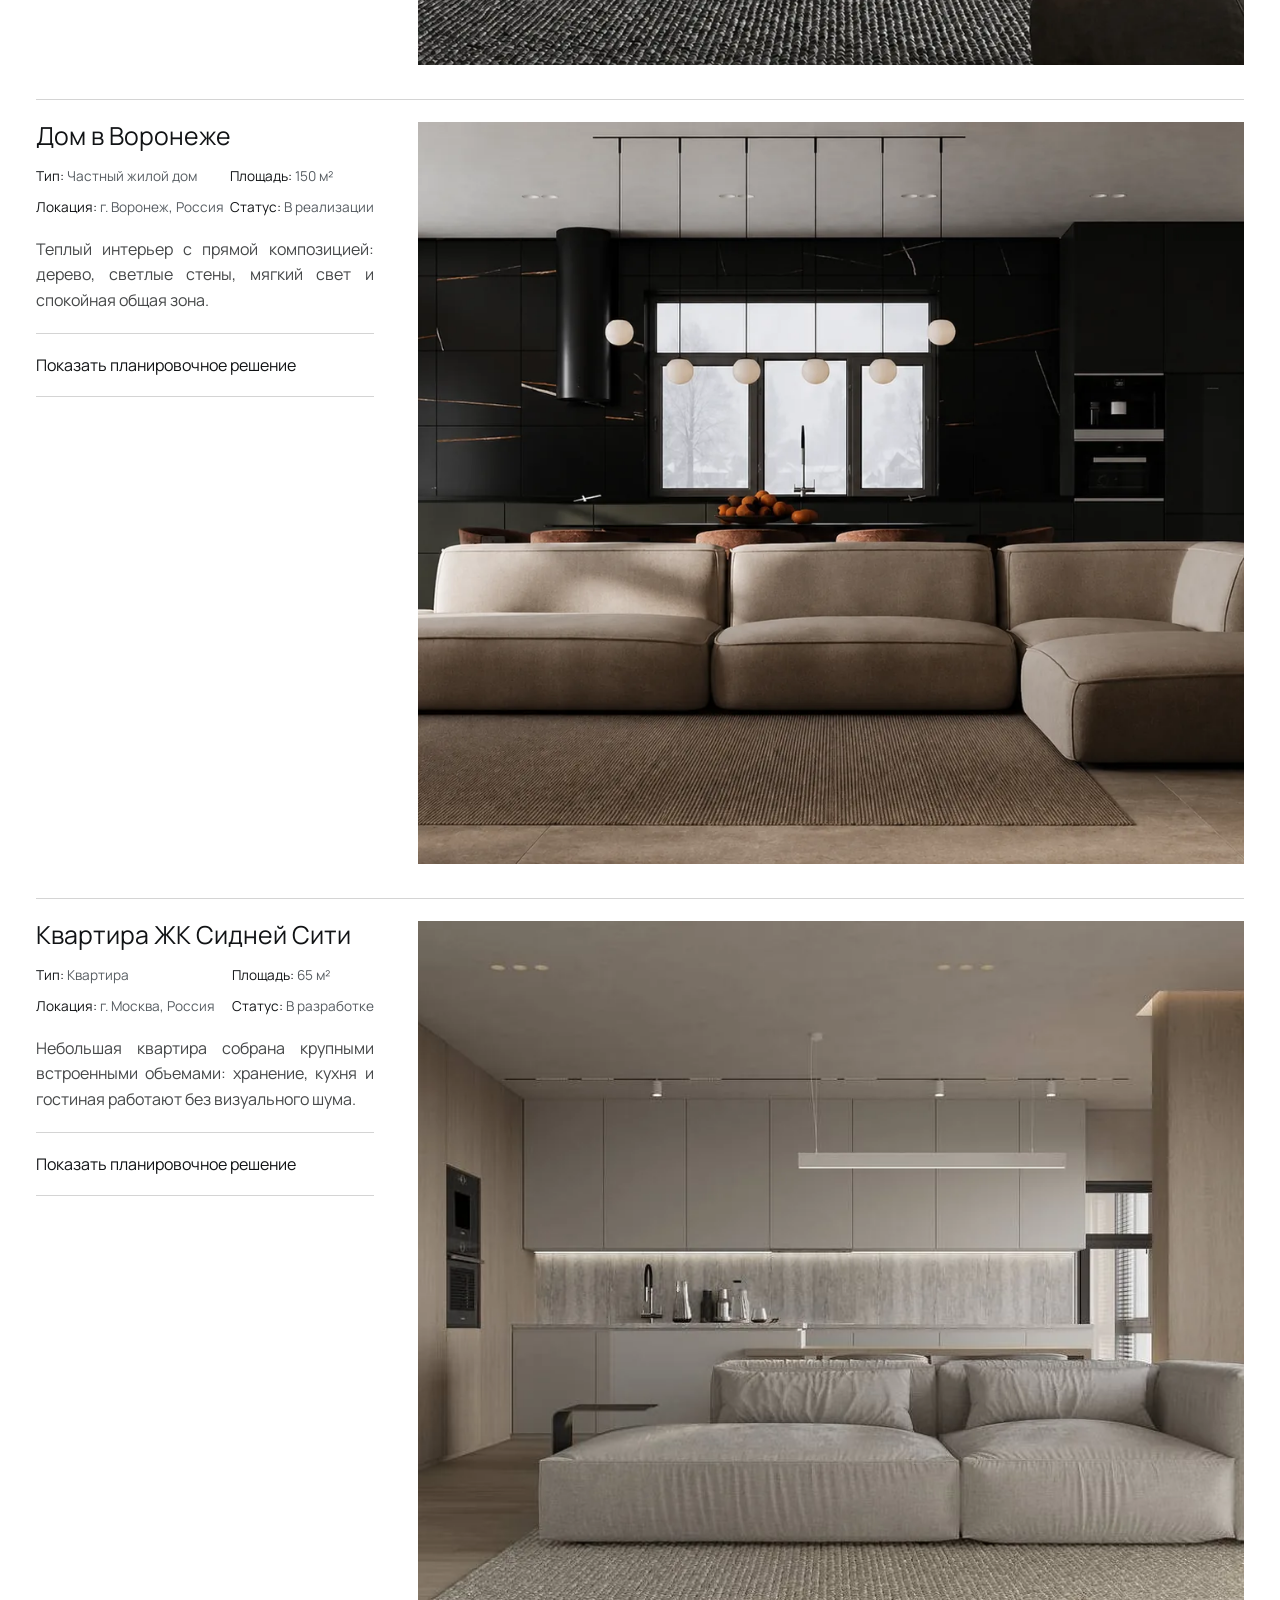
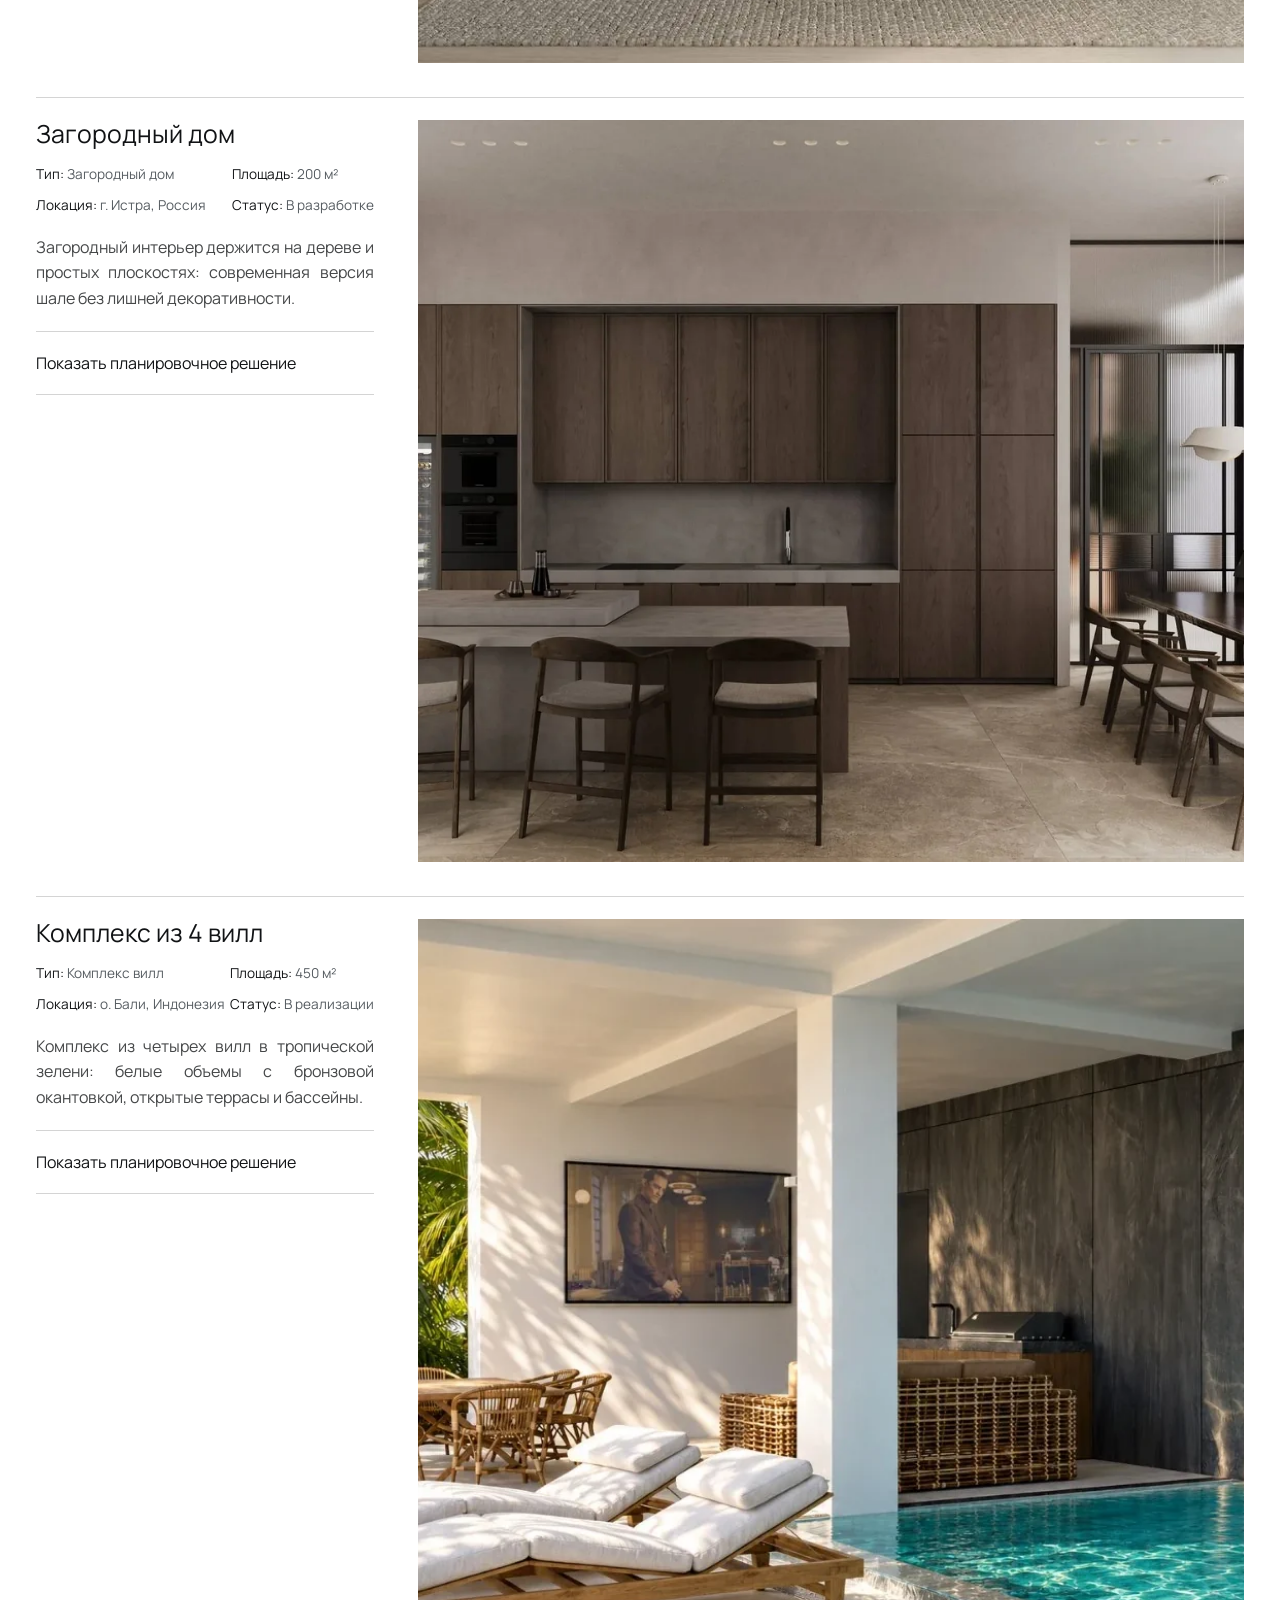
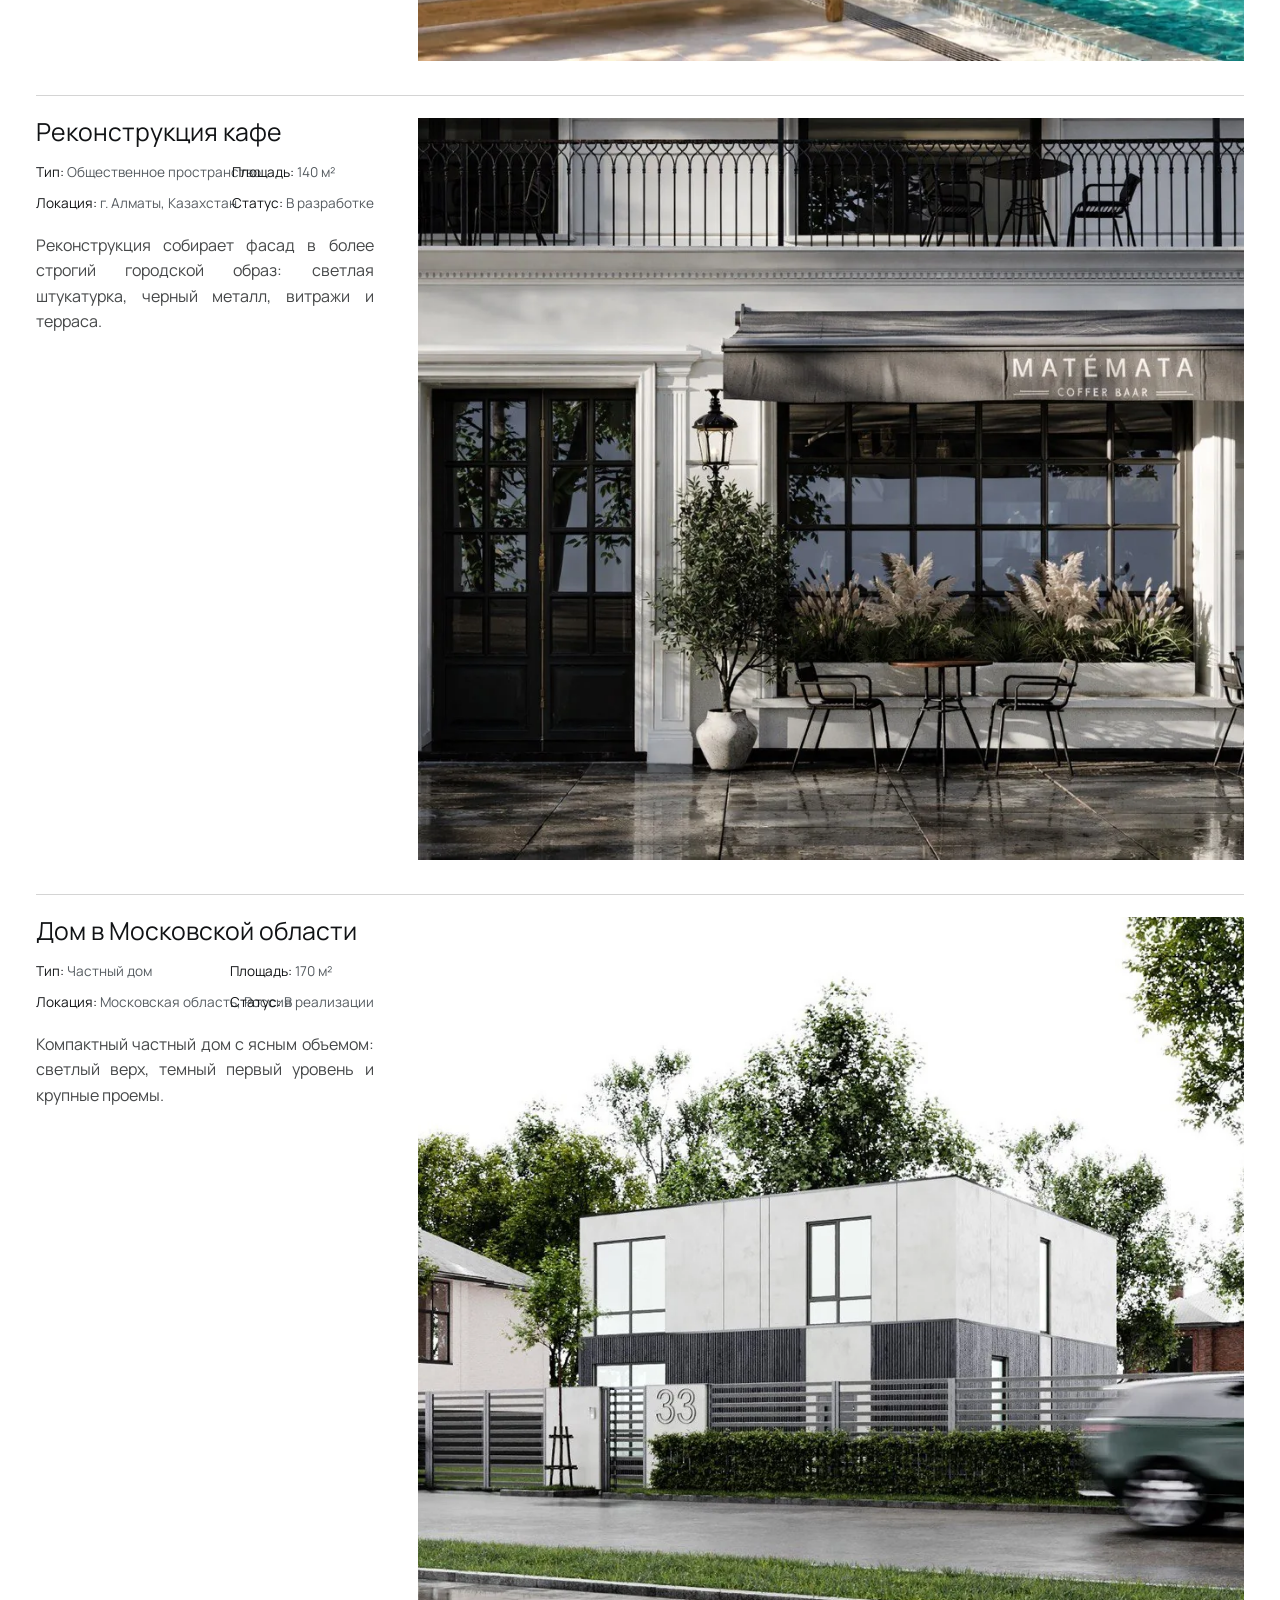
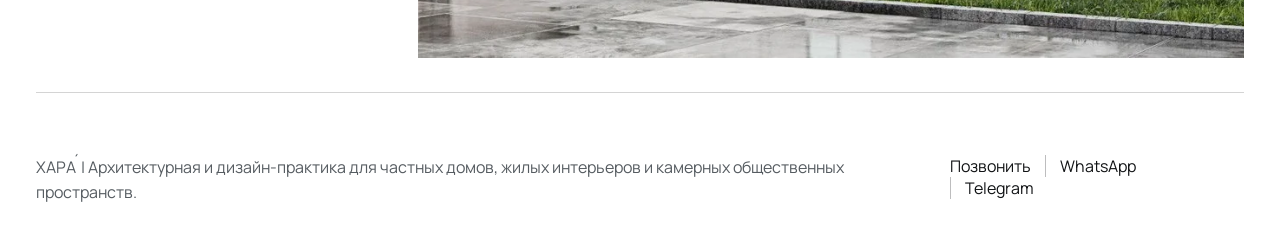
==== commit 87f7bd83: "Services page (no prices, apply buttons, support), houses renamed by place, Services link in the hea" ====
--- a/index.html
+++ b/index.html
@@ -23,7 +23,7 @@
     href="https://fonts.googleapis.com/css2?family=Manrope:wght@400;500;600&display=swap"
     rel="stylesheet"
   >
-  <link rel="stylesheet" href="styles.css?v=8b74ca03">
+  <link rel="stylesheet" href="styles.css?v=ef23caed">
   <!-- metrika:start -->
   <script type="text/javascript">
     // not counted while previewing locally
@@ -62,6 +62,7 @@
 
         <nav class="nav" aria-label="Основная навигация">
           <a href="#works" data-project-filter="all">Проекты</a>
+          <!-- services-nav:start --><a href="services.html">Услуги</a><!-- services-nav:end -->
           <a href="#contact" class="js-contact-trigger">Контакты</a>
         </nav>
       </div>
@@ -104,9 +105,9 @@
           </article>
 
           <article class="project-row reveal" data-category="design">
-            <a class="project-row-hit" href="projects/kushchevka.html" aria-label="Открыть проект Частный жилой дом"></a>
+            <a class="project-row-hit" href="projects/kushchevka.html" aria-label="Открыть проект Дом в Ростове-на-Дону"></a>
             <span class="project-number">0.2</span>
-            <h3>Частный жилой дом</h3>
+            <h3>Дом в Ростове-на-Дону</h3>
             <div class="project-copy">
               <ul class="project-details" aria-label="Информация о проекте">
                 <li><span>Тип</span> Частный жилой дом</li>
@@ -117,7 +118,7 @@
               <p class="project-note">Темный интерьер без декоративной перегрузки: крупные плоскости, скрытый свет, дерево и серый камень.</p>
               <div class="project-docs" aria-label="Планировки проекта">
                 <figure class="project-plan-card">
-                  <img src="assets/plans/kushchevka-plan-01.webp" alt="Частный жилой дом — планировка">
+                  <img src="assets/plans/kushchevka-plan-01.webp" alt="Дом в Ростове-на-Дону — планировка">
                   <figcaption>Показать планировочное решение</figcaption>
                 </figure>
               </div>
@@ -125,15 +126,15 @@
             <div class="project-render" aria-hidden="true">
               <img src="assets/previews/home-kushchevka.webp" alt="" loading="lazy" decoding="async">
               <div class="project-render-label">
-                <span class="project-render-name">Частный жилой дом</span>
-              </div>
-            </div>
-          </article>
-
-          <article class="project-row reveal" data-category="design">
-            <a class="project-row-hit" href="projects/voronezh.html" aria-label="Открыть проект Частный жилой дом"></a>
+                <span class="project-render-name">Дом в Ростове-на-Дону</span>
+              </div>
+            </div>
+          </article>
+
+          <article class="project-row reveal" data-category="design">
+            <a class="project-row-hit" href="projects/voronezh.html" aria-label="Открыть проект Дом в Воронеже"></a>
             <span class="project-number">0.3</span>
-            <h3>Частный жилой дом</h3>
+            <h3>Дом в Воронеже</h3>
             <div class="project-copy">
               <ul class="project-details" aria-label="Информация о проекте">
                 <li><span>Тип</span> Частный жилой дом</li>
@@ -144,7 +145,7 @@
               <p class="project-note">Теплый интерьер с прямой композицией: дерево, светлые стены, мягкий свет и спокойная общая зона.</p>
               <div class="project-docs" aria-label="Планировки проекта">
                 <figure class="project-plan-card">
-                  <img src="assets/plans/voronezh-plan-01.webp" alt="Частный жилой дом — планировка">
+                  <img src="assets/plans/voronezh-plan-01.webp" alt="Дом в Воронеже — планировка">
                   <figcaption>Показать планировочное решение</figcaption>
                 </figure>
               </div>
@@ -152,7 +153,7 @@
             <div class="project-render" aria-hidden="true">
               <img src="assets/previews/home-voronezh.webp" alt="" loading="lazy" decoding="async">
               <div class="project-render-label">
-                <span class="project-render-name">Частный жилой дом</span>
+                <span class="project-render-name">Дом в Воронеже</span>
               </div>
             </div>
           </article>
@@ -268,9 +269,9 @@
           </article>
 
           <article class="project-row reveal" data-category="architecture">
-            <a class="project-row-hit" href="projects/dom.html" aria-label="Открыть проект Частный жилой дом"></a>
+            <a class="project-row-hit" href="projects/dom.html" aria-label="Открыть проект Дом в Московской области"></a>
             <span class="project-number">0.8</span>
-            <h3>Частный жилой дом</h3>
+            <h3>Дом в Московской области</h3>
             <div class="project-copy">
               <ul class="project-details" aria-label="Информация о проекте">
                 <li><span>Тип</span> Частный дом</li>
@@ -283,7 +284,7 @@
             <div class="project-render" aria-hidden="true">
               <img src="assets/previews/home-dom.webp" alt="" loading="lazy" decoding="async">
               <div class="project-render-label">
-                <span class="project-render-name">Частный жилой дом</span>
+                <span class="project-render-name">Дом в Московской области</span>
               </div>
             </div>
           </article>
@@ -305,6 +306,6 @@
     </footer>
   </div>
 
-  <script src="script.js?v=2af12c1c"></script>
+  <script src="script.js?v=369fd7ff"></script>
 </body>
 </html>
--- a/styles.css
+++ b/styles.css
@@ -2827,3 +2827,67 @@
   position: absolute;
   background: var(--line);
 }
+
+/* services: items and apply buttons */
+.service-list {
+  margin: 0;
+  padding: 0;
+  list-style: none;
+  border-bottom: 1px solid rgba(17, 19, 21, 0.18);
+}
+
+.service-item {
+  display: grid;
+  grid-template-columns: minmax(0, 1fr) auto;
+  gap: 8px 28px;
+  align-items: start;
+  padding: 18px 0;
+  border-top: 1px solid rgba(17, 19, 21, 0.18);
+}
+
+.service-item h3 {
+  margin: 0;
+  font-weight: 500;
+}
+
+.service-item p {
+  max-width: 40rem;
+  margin: 6px 0 0;
+  color: var(--muted);
+}
+
+.service-apply {
+  padding: 0;
+  border: 0;
+  color: var(--text);
+  background: transparent;
+  font: inherit;
+  text-decoration: underline;
+  text-underline-offset: 0.2em;
+  white-space: nowrap;
+  cursor: pointer;
+}
+
+.service-apply:hover {
+  color: var(--muted);
+}
+
+.service-apply--main {
+  justify-self: start;
+}
+
+.draft-mark {
+  padding: 0 4px;
+  background: #fff4c2;
+  color: var(--text);
+}
+
+@media (max-width: 760px) {
+  .service-item {
+    grid-template-columns: 1fr;
+  }
+
+  .service-apply {
+    justify-self: start;
+  }
+}
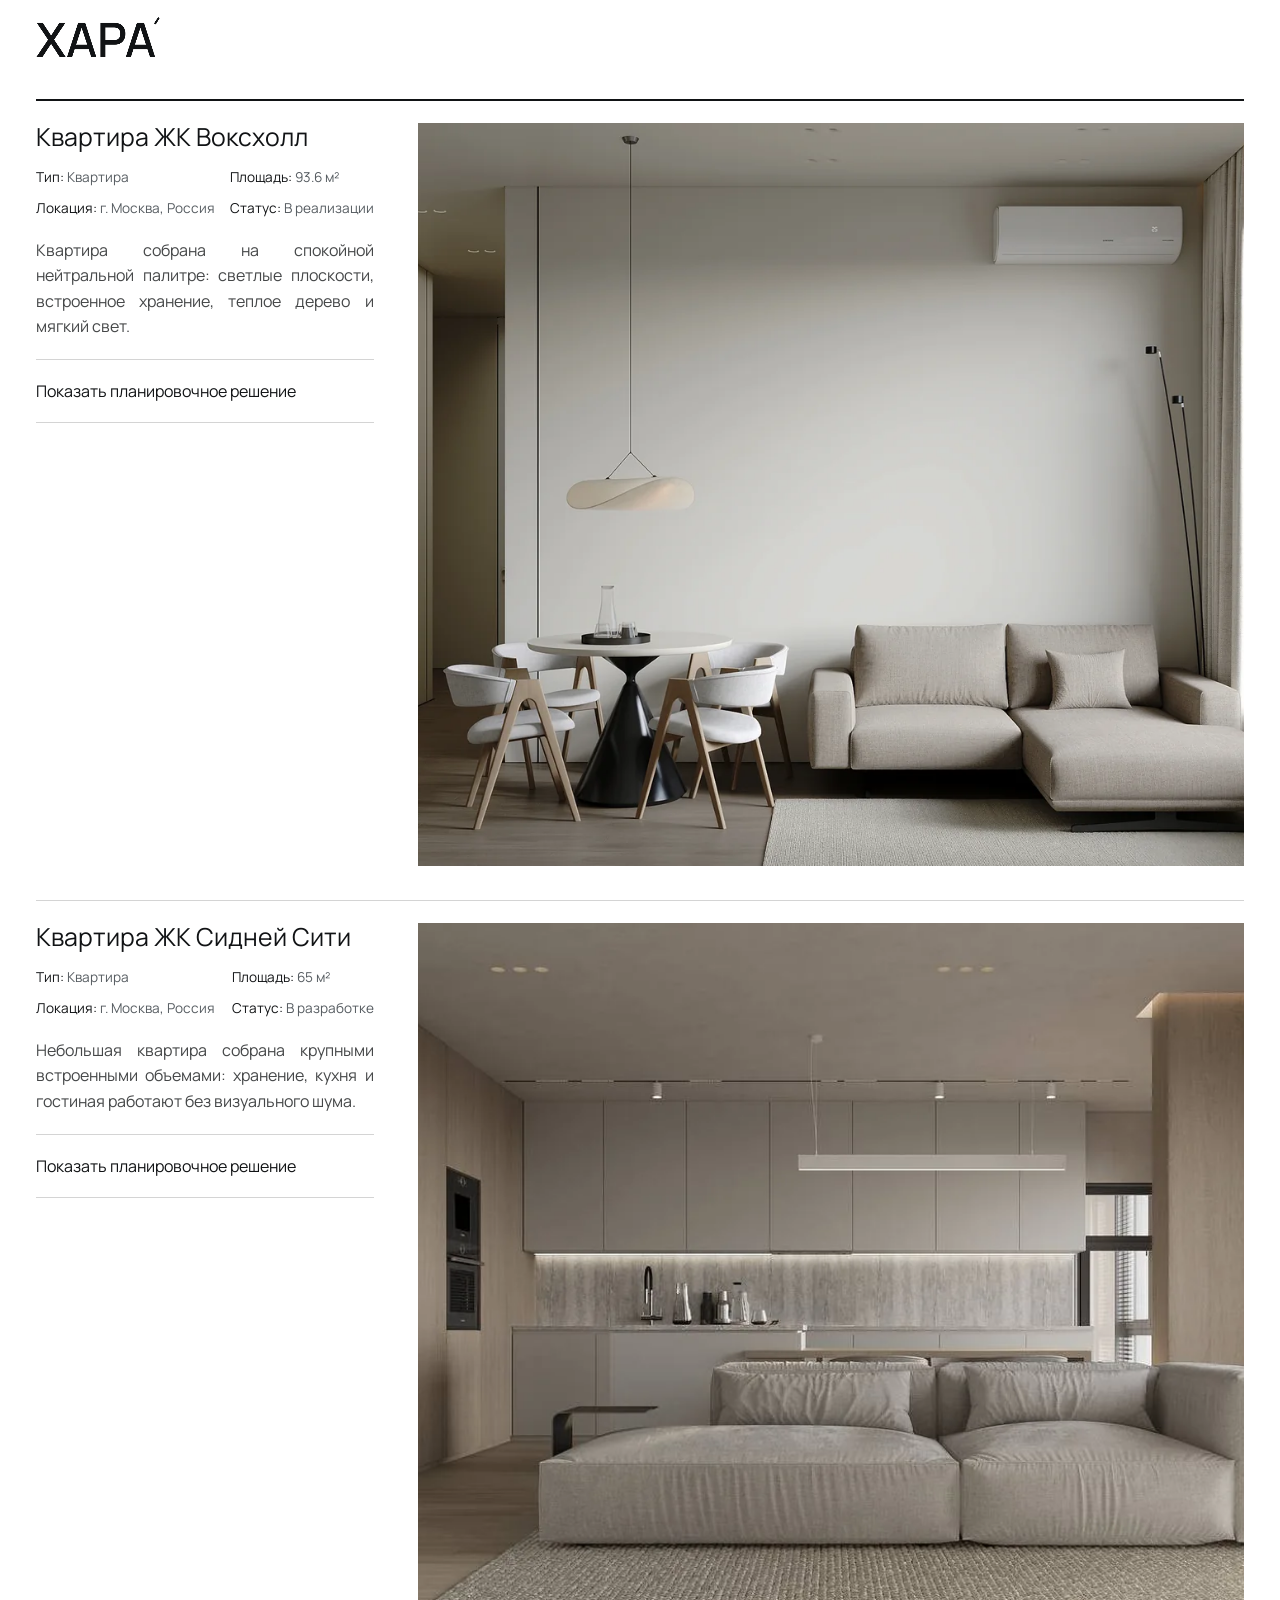
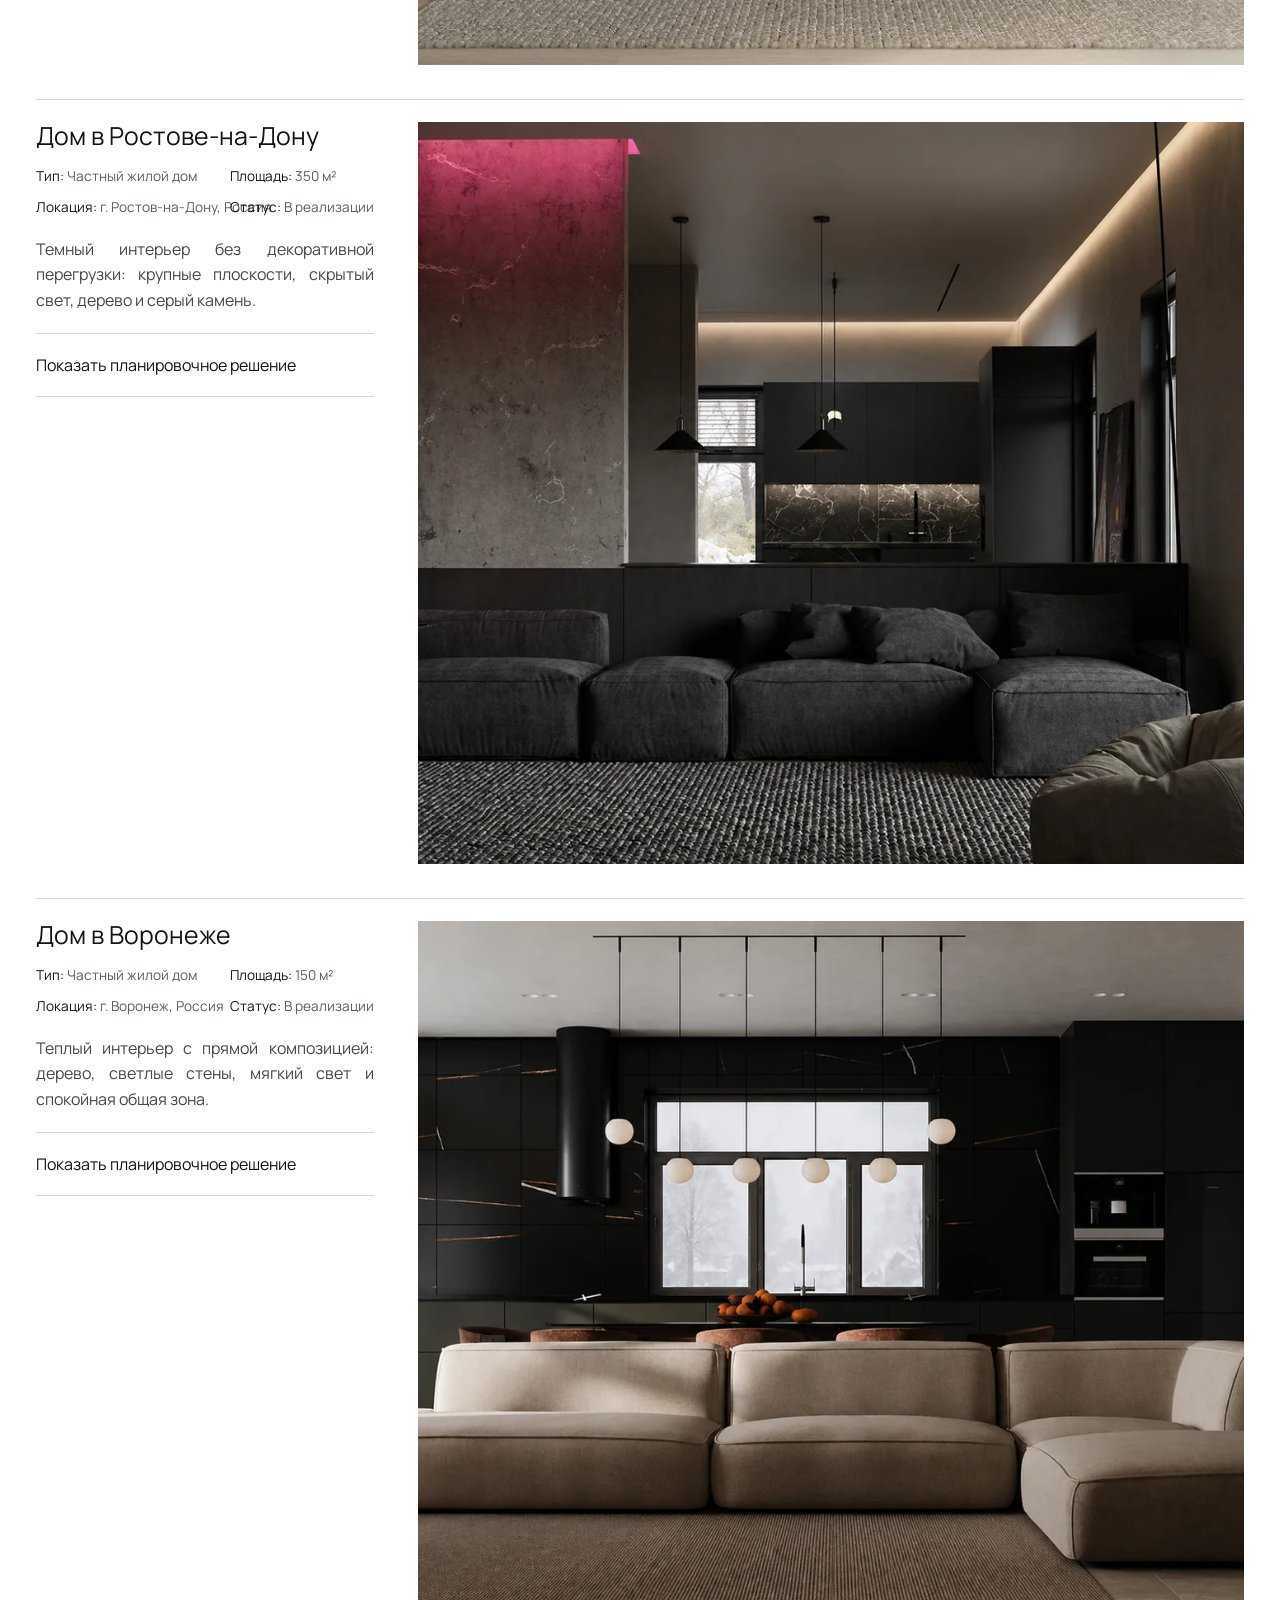
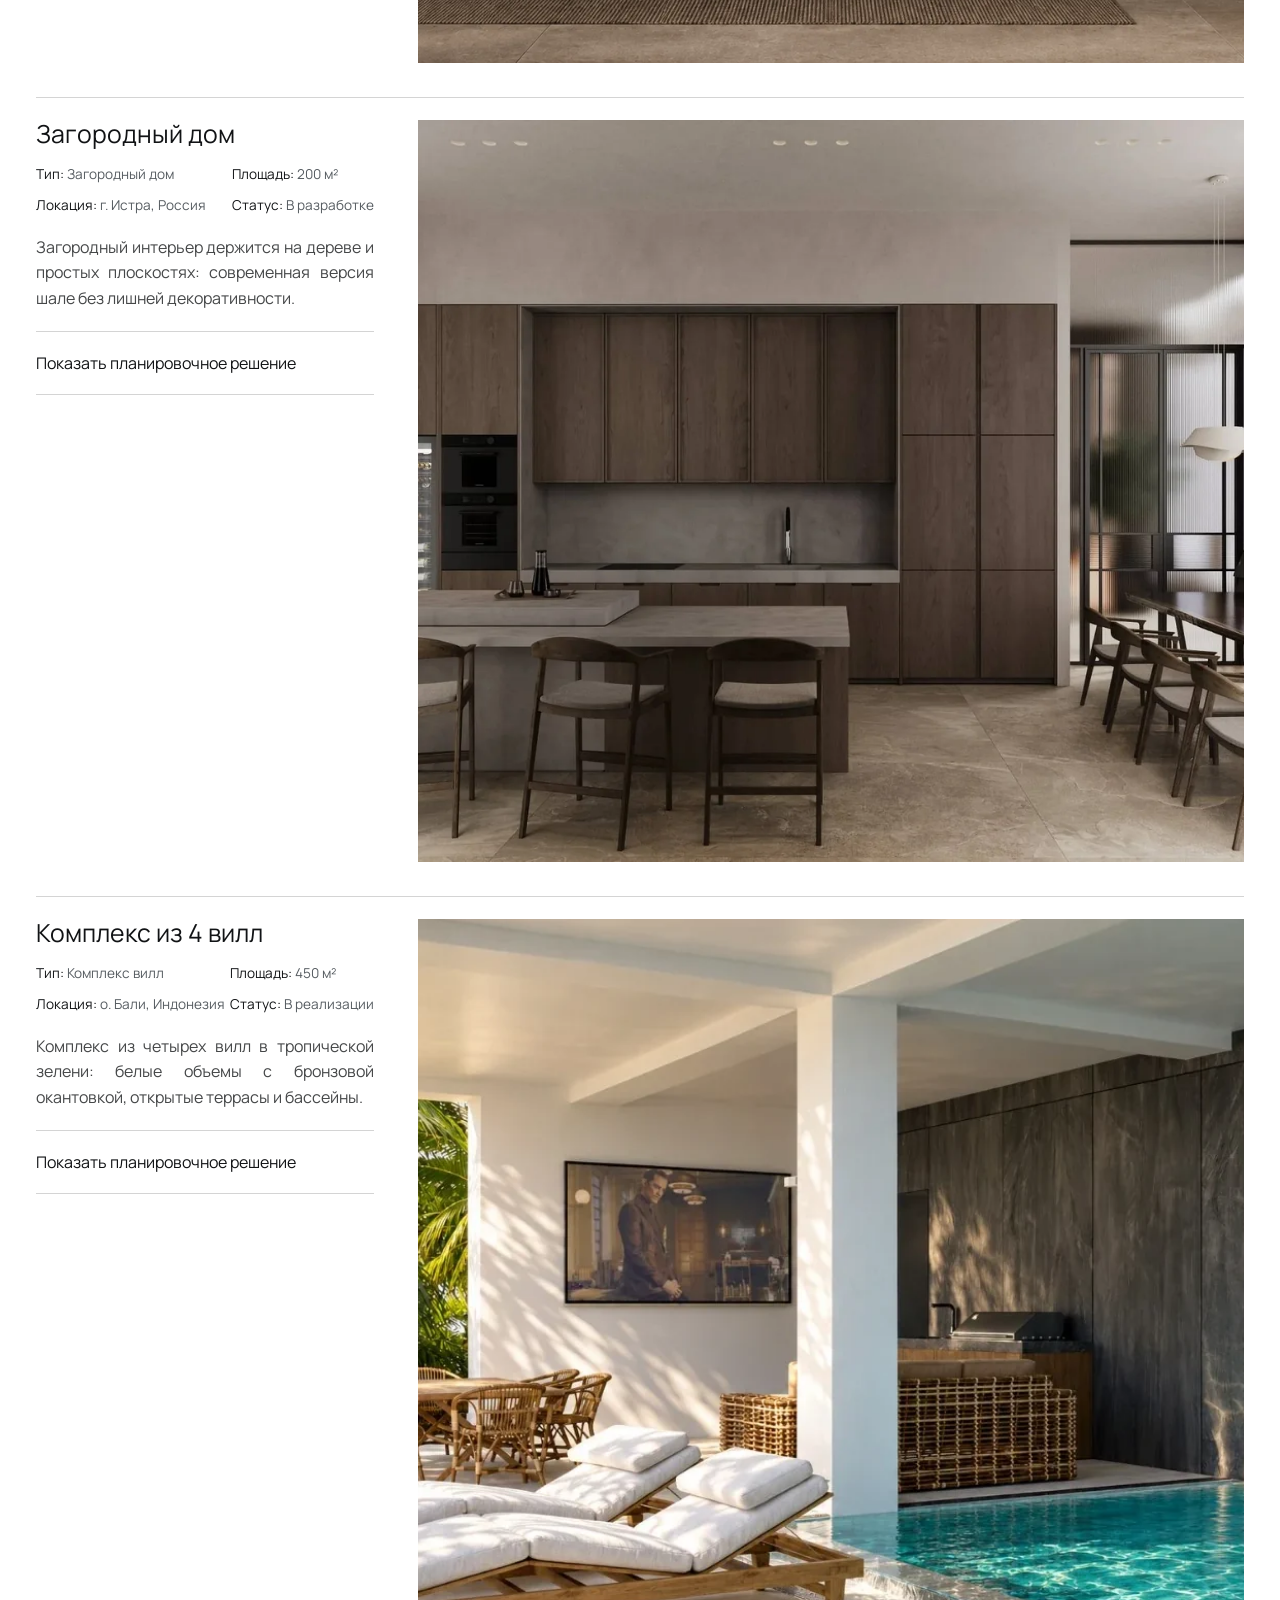
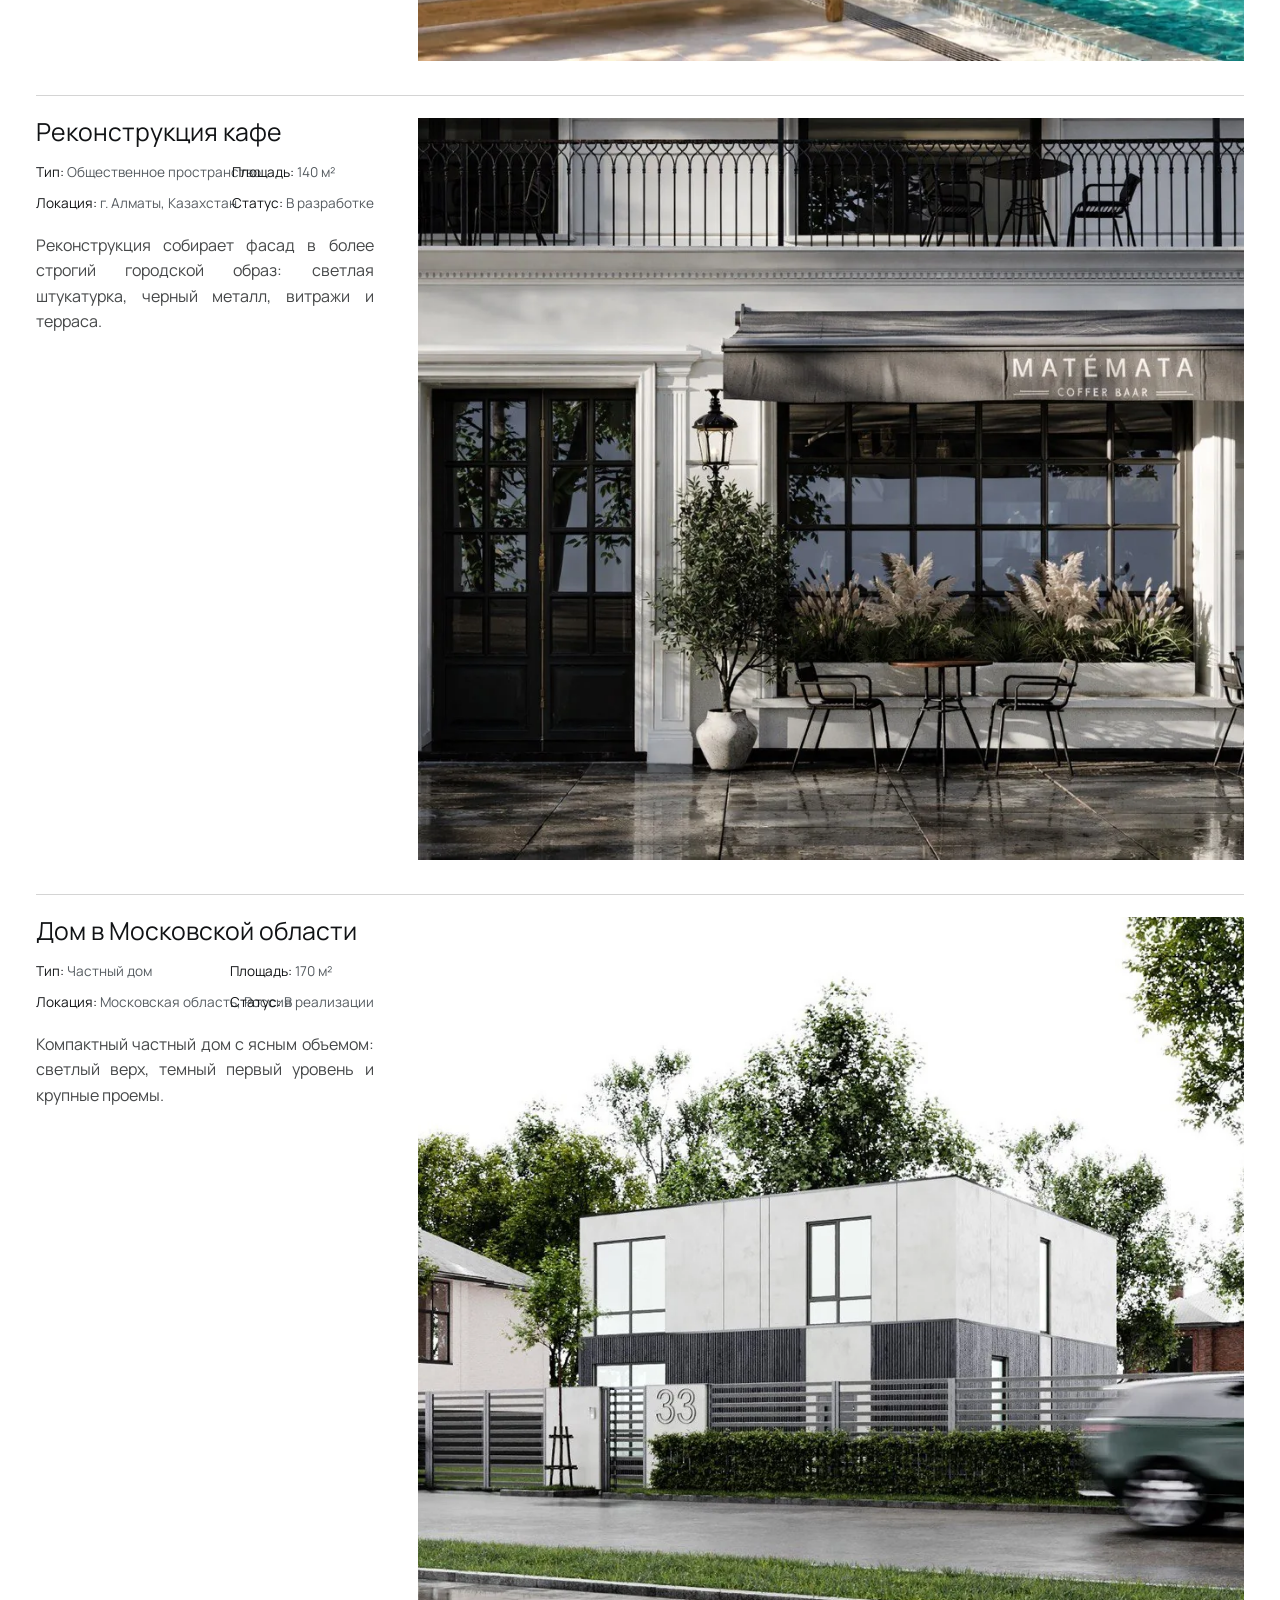
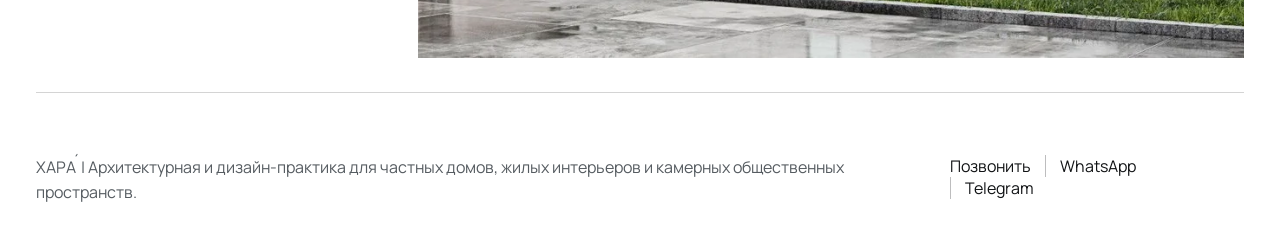
==== commit 49ed993b: "Project order: apartments first (Vauxhall, Sydney City), then house interiors, then architecture Co-" ====
--- a/index.html
+++ b/index.html
@@ -105,62 +105,8 @@
           </article>
 
           <article class="project-row reveal" data-category="design">
-            <a class="project-row-hit" href="projects/kushchevka.html" aria-label="Открыть проект Дом в Ростове-на-Дону"></a>
+            <a class="project-row-hit" href="projects/sydney-city.html" aria-label="Открыть проект Квартира ЖК Сидней Сити"></a>
             <span class="project-number">0.2</span>
-            <h3>Дом в Ростове-на-Дону</h3>
-            <div class="project-copy">
-              <ul class="project-details" aria-label="Информация о проекте">
-                <li><span>Тип</span> Частный жилой дом</li>
-                <li><span>Площадь</span> 350 м²</li>
-                <li><span>Локация</span> г. Ростов-на-Дону, Россия</li>
-                <li><span>Статус</span> В реализации</li>
-              </ul>
-              <p class="project-note">Темный интерьер без декоративной перегрузки: крупные плоскости, скрытый свет, дерево и серый камень.</p>
-              <div class="project-docs" aria-label="Планировки проекта">
-                <figure class="project-plan-card">
-                  <img src="assets/plans/kushchevka-plan-01.webp" alt="Дом в Ростове-на-Дону — планировка">
-                  <figcaption>Показать планировочное решение</figcaption>
-                </figure>
-              </div>
-            </div>
-            <div class="project-render" aria-hidden="true">
-              <img src="assets/previews/home-kushchevka.webp" alt="" loading="lazy" decoding="async">
-              <div class="project-render-label">
-                <span class="project-render-name">Дом в Ростове-на-Дону</span>
-              </div>
-            </div>
-          </article>
-
-          <article class="project-row reveal" data-category="design">
-            <a class="project-row-hit" href="projects/voronezh.html" aria-label="Открыть проект Дом в Воронеже"></a>
-            <span class="project-number">0.3</span>
-            <h3>Дом в Воронеже</h3>
-            <div class="project-copy">
-              <ul class="project-details" aria-label="Информация о проекте">
-                <li><span>Тип</span> Частный жилой дом</li>
-                <li><span>Площадь</span> 150 м²</li>
-                <li><span>Локация</span> г. Воронеж, Россия</li>
-                <li><span>Статус</span> В реализации</li>
-              </ul>
-              <p class="project-note">Теплый интерьер с прямой композицией: дерево, светлые стены, мягкий свет и спокойная общая зона.</p>
-              <div class="project-docs" aria-label="Планировки проекта">
-                <figure class="project-plan-card">
-                  <img src="assets/plans/voronezh-plan-01.webp" alt="Дом в Воронеже — планировка">
-                  <figcaption>Показать планировочное решение</figcaption>
-                </figure>
-              </div>
-            </div>
-            <div class="project-render" aria-hidden="true">
-              <img src="assets/previews/home-voronezh.webp" alt="" loading="lazy" decoding="async">
-              <div class="project-render-label">
-                <span class="project-render-name">Дом в Воронеже</span>
-              </div>
-            </div>
-          </article>
-
-          <article class="project-row reveal" data-category="design">
-            <a class="project-row-hit" href="projects/sydney-city.html" aria-label="Открыть проект Квартира ЖК Сидней Сити"></a>
-            <span class="project-number">0.4</span>
             <h3>Квартира ЖК Сидней Сити</h3>
             <div class="project-copy">
               <ul class="project-details" aria-label="Информация о проекте">
@@ -181,6 +127,60 @@
               <img src="assets/previews/home-sydney-city.webp" alt="" loading="lazy" decoding="async">
               <div class="project-render-label">
                 <span class="project-render-name">Квартира ЖК Сидней Сити</span>
+              </div>
+            </div>
+          </article>
+
+          <article class="project-row reveal" data-category="design">
+            <a class="project-row-hit" href="projects/kushchevka.html" aria-label="Открыть проект Дом в Ростове-на-Дону"></a>
+            <span class="project-number">0.3</span>
+            <h3>Дом в Ростове-на-Дону</h3>
+            <div class="project-copy">
+              <ul class="project-details" aria-label="Информация о проекте">
+                <li><span>Тип</span> Частный жилой дом</li>
+                <li><span>Площадь</span> 350 м²</li>
+                <li><span>Локация</span> г. Ростов-на-Дону, Россия</li>
+                <li><span>Статус</span> В реализации</li>
+              </ul>
+              <p class="project-note">Темный интерьер без декоративной перегрузки: крупные плоскости, скрытый свет, дерево и серый камень.</p>
+              <div class="project-docs" aria-label="Планировки проекта">
+                <figure class="project-plan-card">
+                  <img src="assets/plans/kushchevka-plan-01.webp" alt="Дом в Ростове-на-Дону — планировка">
+                  <figcaption>Показать планировочное решение</figcaption>
+                </figure>
+              </div>
+            </div>
+            <div class="project-render" aria-hidden="true">
+              <img src="assets/previews/home-kushchevka.webp" alt="" loading="lazy" decoding="async">
+              <div class="project-render-label">
+                <span class="project-render-name">Дом в Ростове-на-Дону</span>
+              </div>
+            </div>
+          </article>
+
+          <article class="project-row reveal" data-category="design">
+            <a class="project-row-hit" href="projects/voronezh.html" aria-label="Открыть проект Дом в Воронеже"></a>
+            <span class="project-number">0.4</span>
+            <h3>Дом в Воронеже</h3>
+            <div class="project-copy">
+              <ul class="project-details" aria-label="Информация о проекте">
+                <li><span>Тип</span> Частный жилой дом</li>
+                <li><span>Площадь</span> 150 м²</li>
+                <li><span>Локация</span> г. Воронеж, Россия</li>
+                <li><span>Статус</span> В реализации</li>
+              </ul>
+              <p class="project-note">Теплый интерьер с прямой композицией: дерево, светлые стены, мягкий свет и спокойная общая зона.</p>
+              <div class="project-docs" aria-label="Планировки проекта">
+                <figure class="project-plan-card">
+                  <img src="assets/plans/voronezh-plan-01.webp" alt="Дом в Воронеже — планировка">
+                  <figcaption>Показать планировочное решение</figcaption>
+                </figure>
+              </div>
+            </div>
+            <div class="project-render" aria-hidden="true">
+              <img src="assets/previews/home-voronezh.webp" alt="" loading="lazy" decoding="async">
+              <div class="project-render-label">
+                <span class="project-render-name">Дом в Воронеже</span>
               </div>
             </div>
           </article>
@@ -306,6 +306,6 @@
     </footer>
   </div>
 
-  <script src="script.js?v=369fd7ff"></script>
+  <script src="script.js?v=612da789"></script>
 </body>
 </html>
